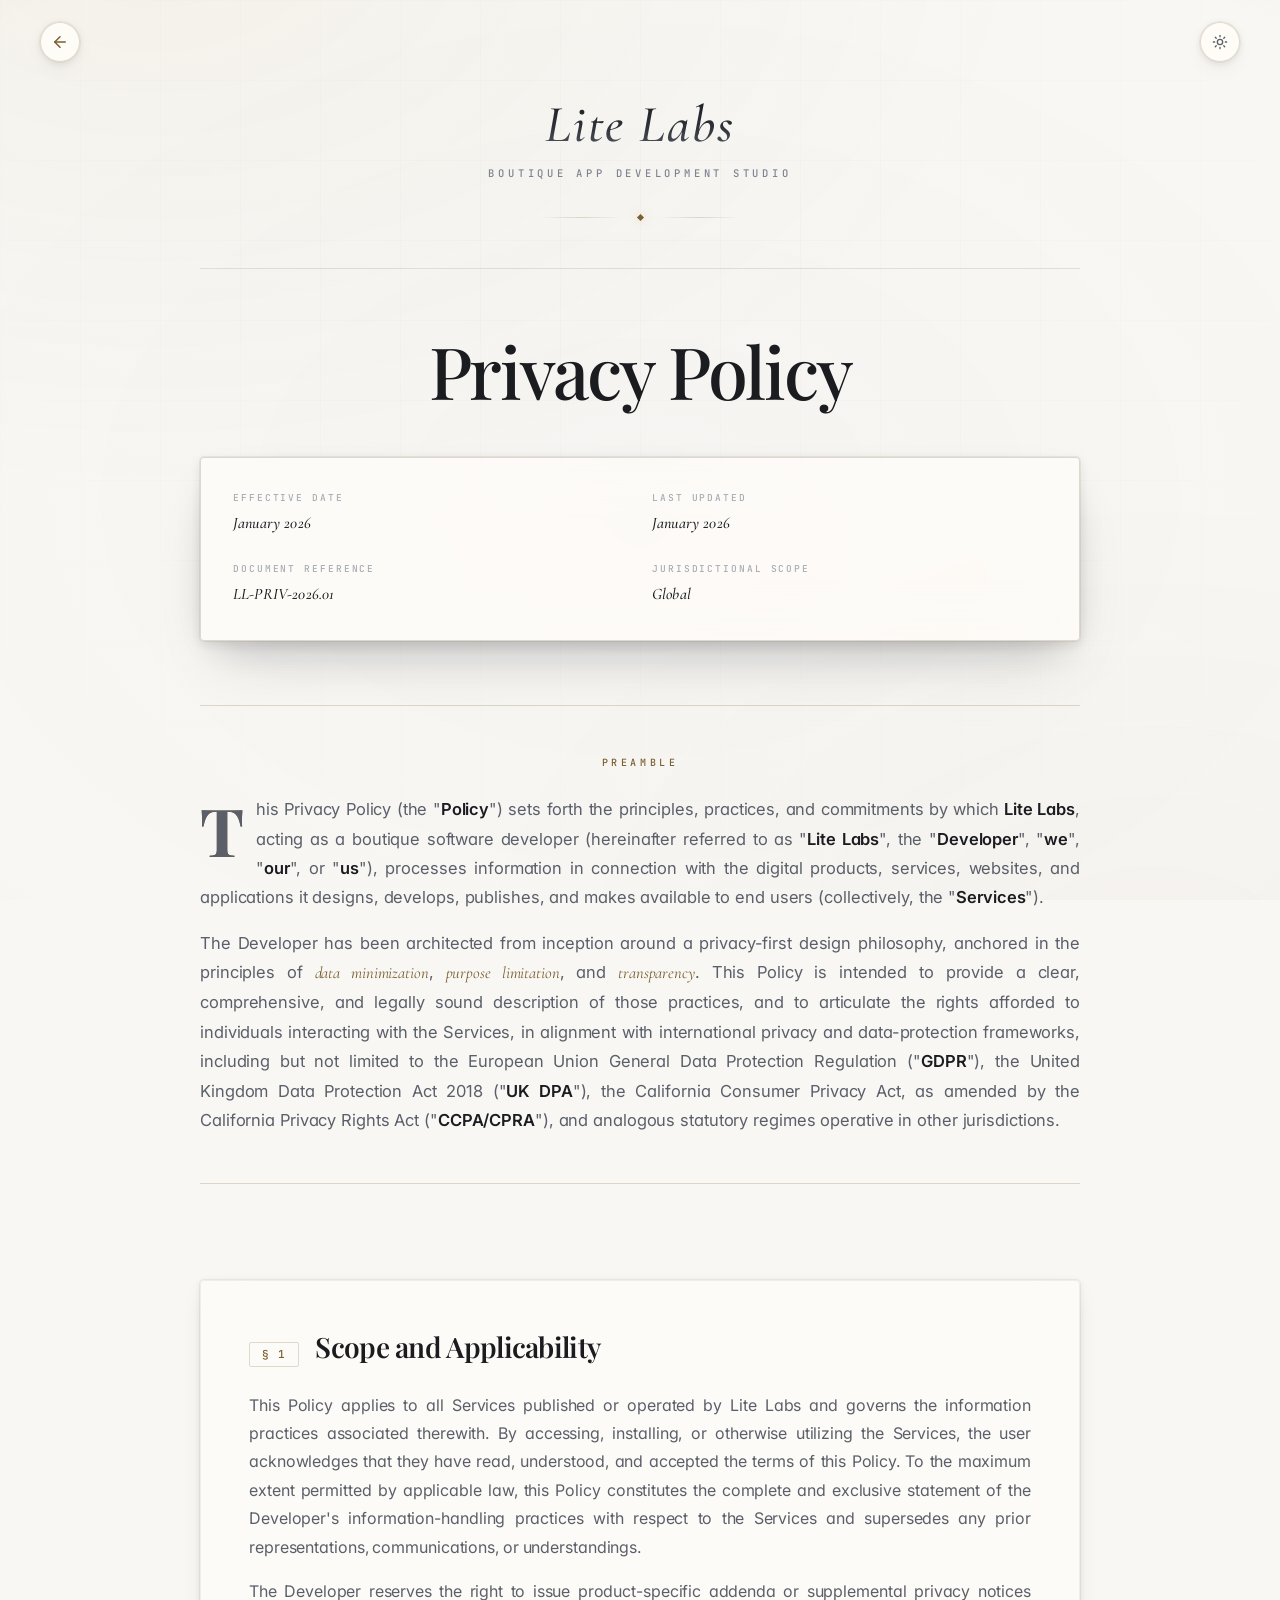
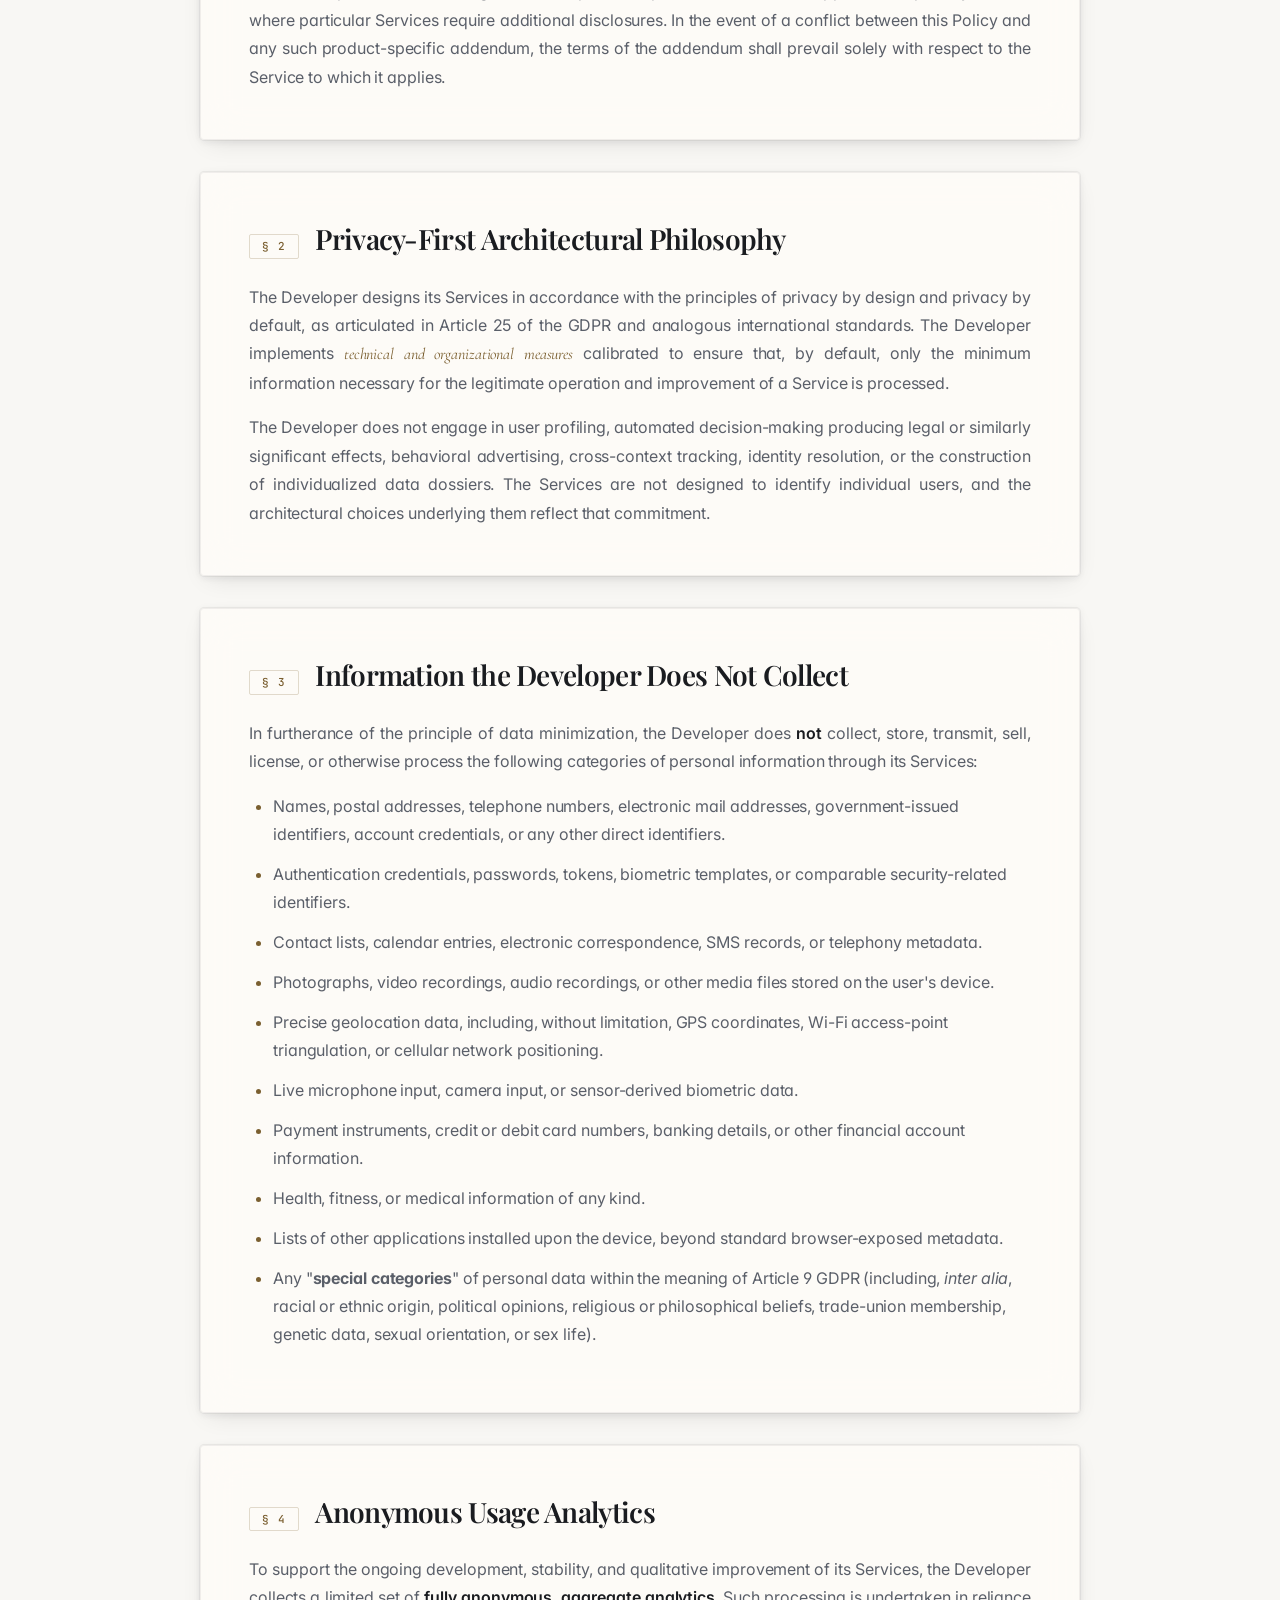
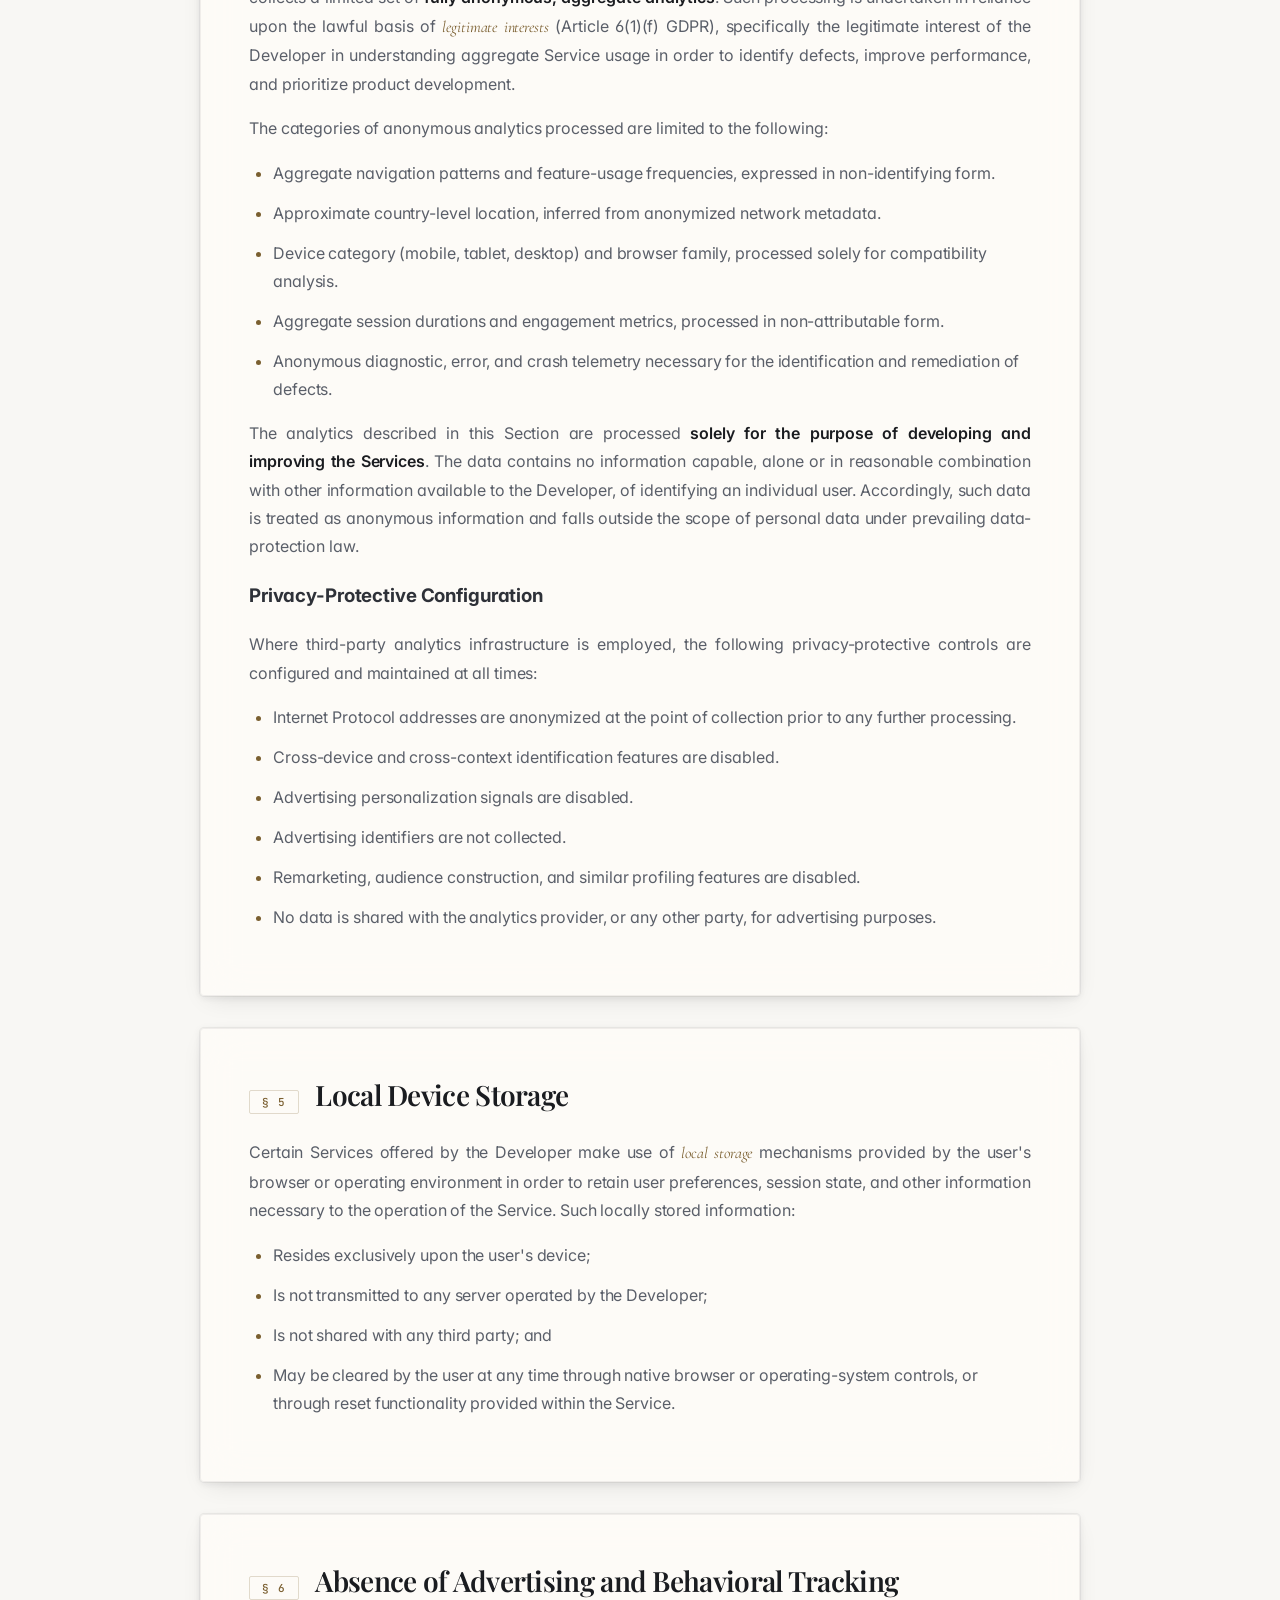
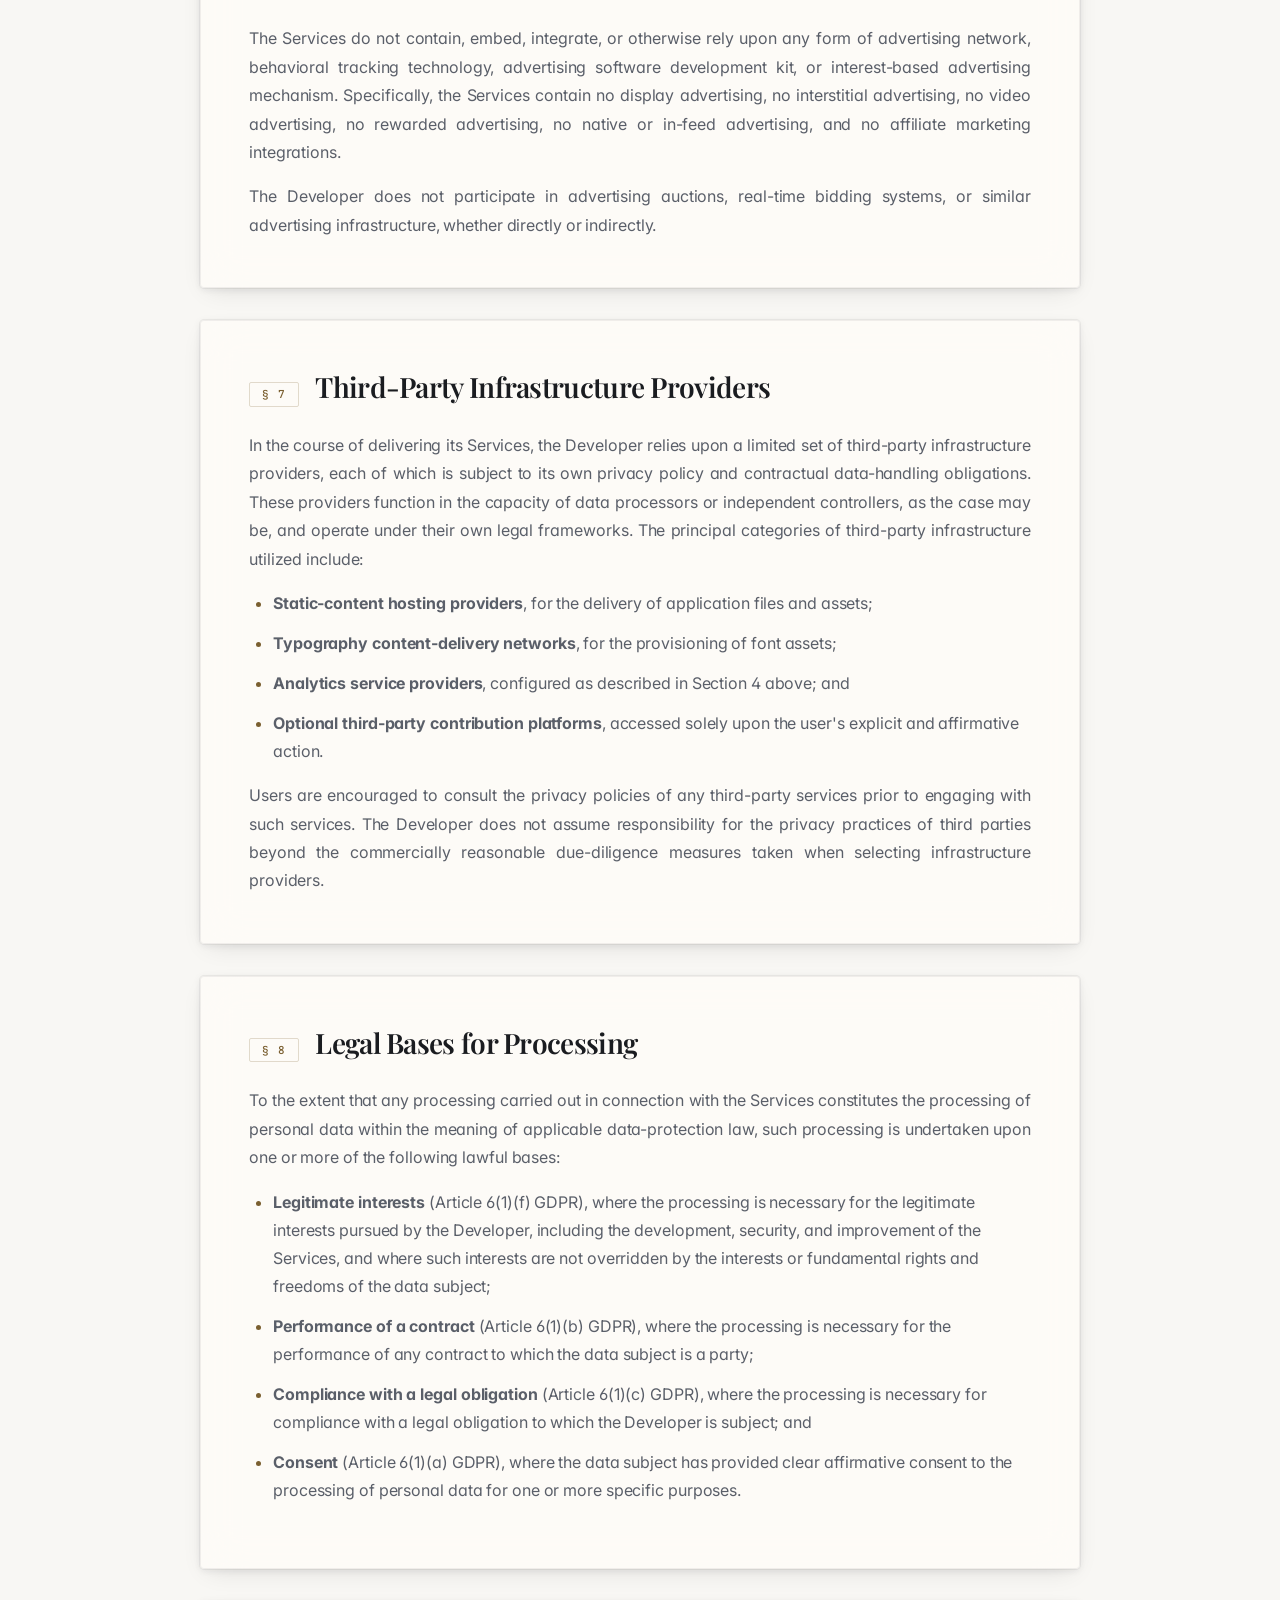
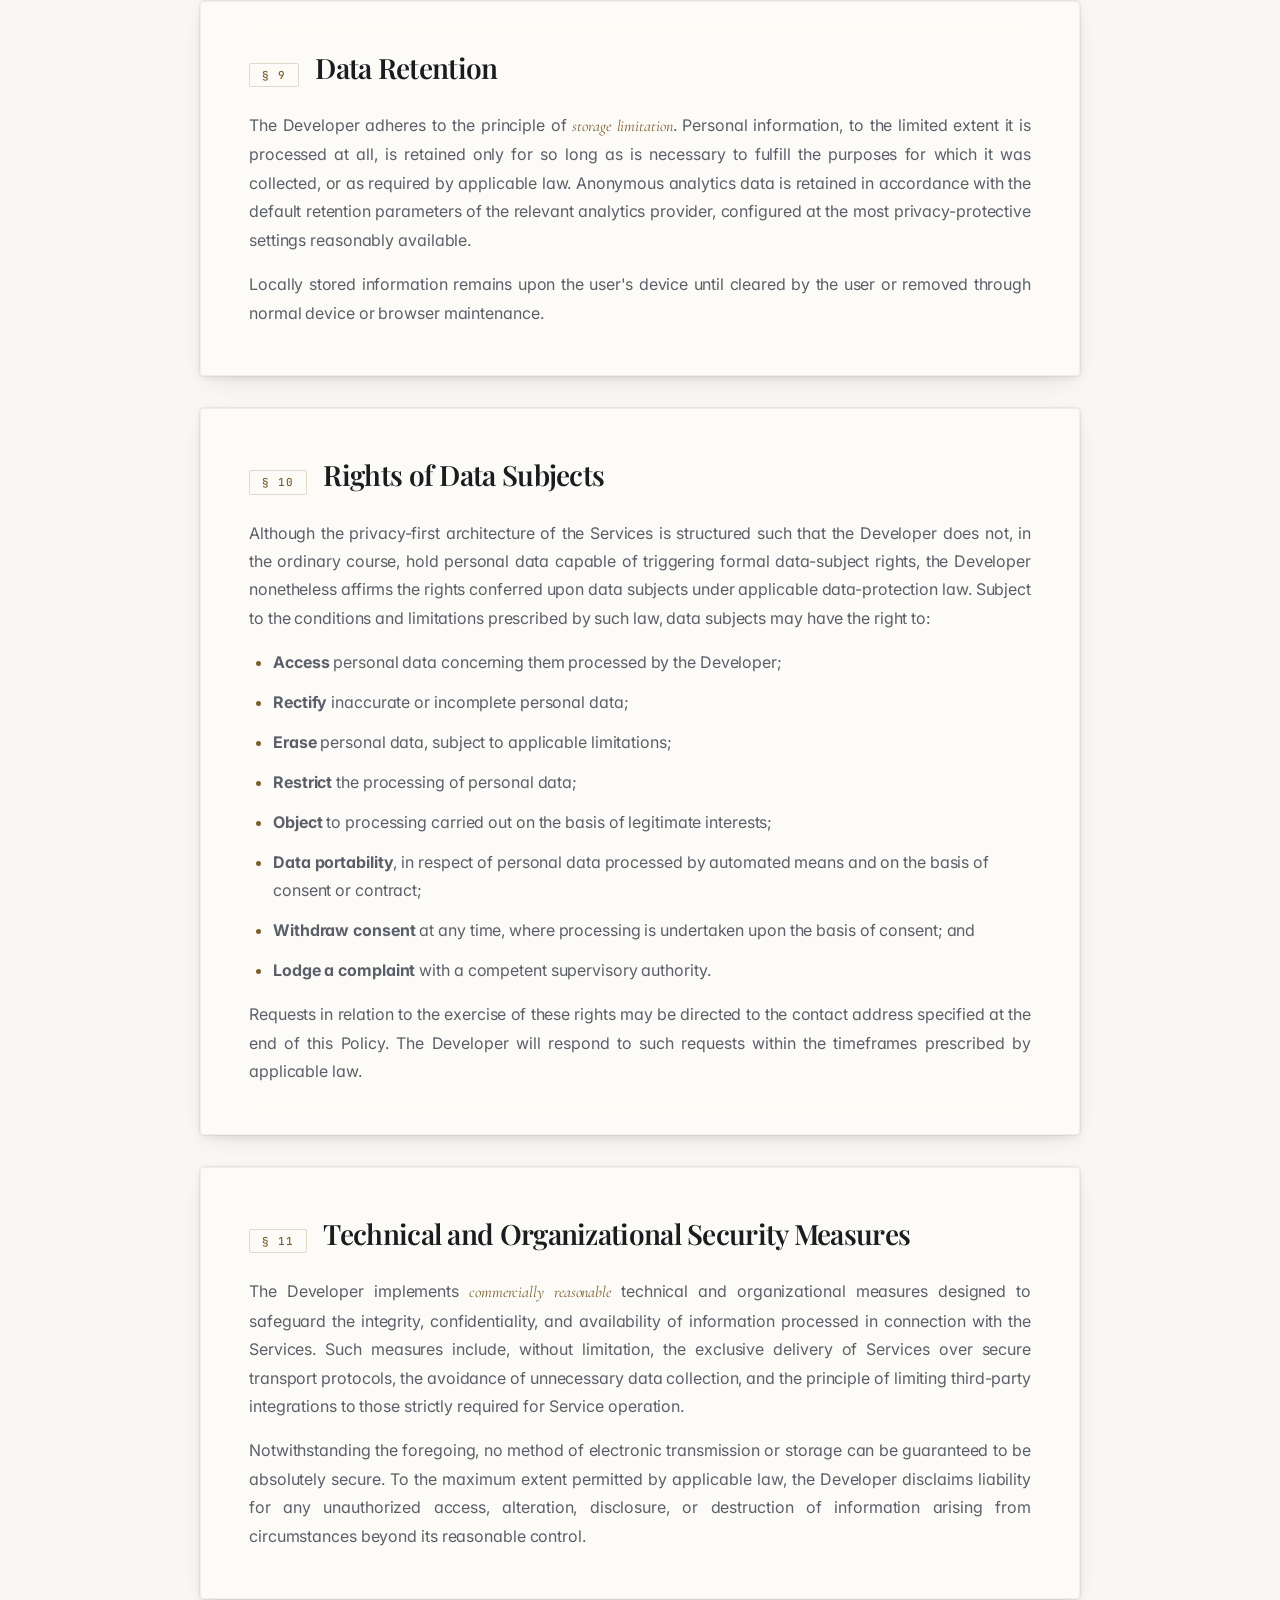
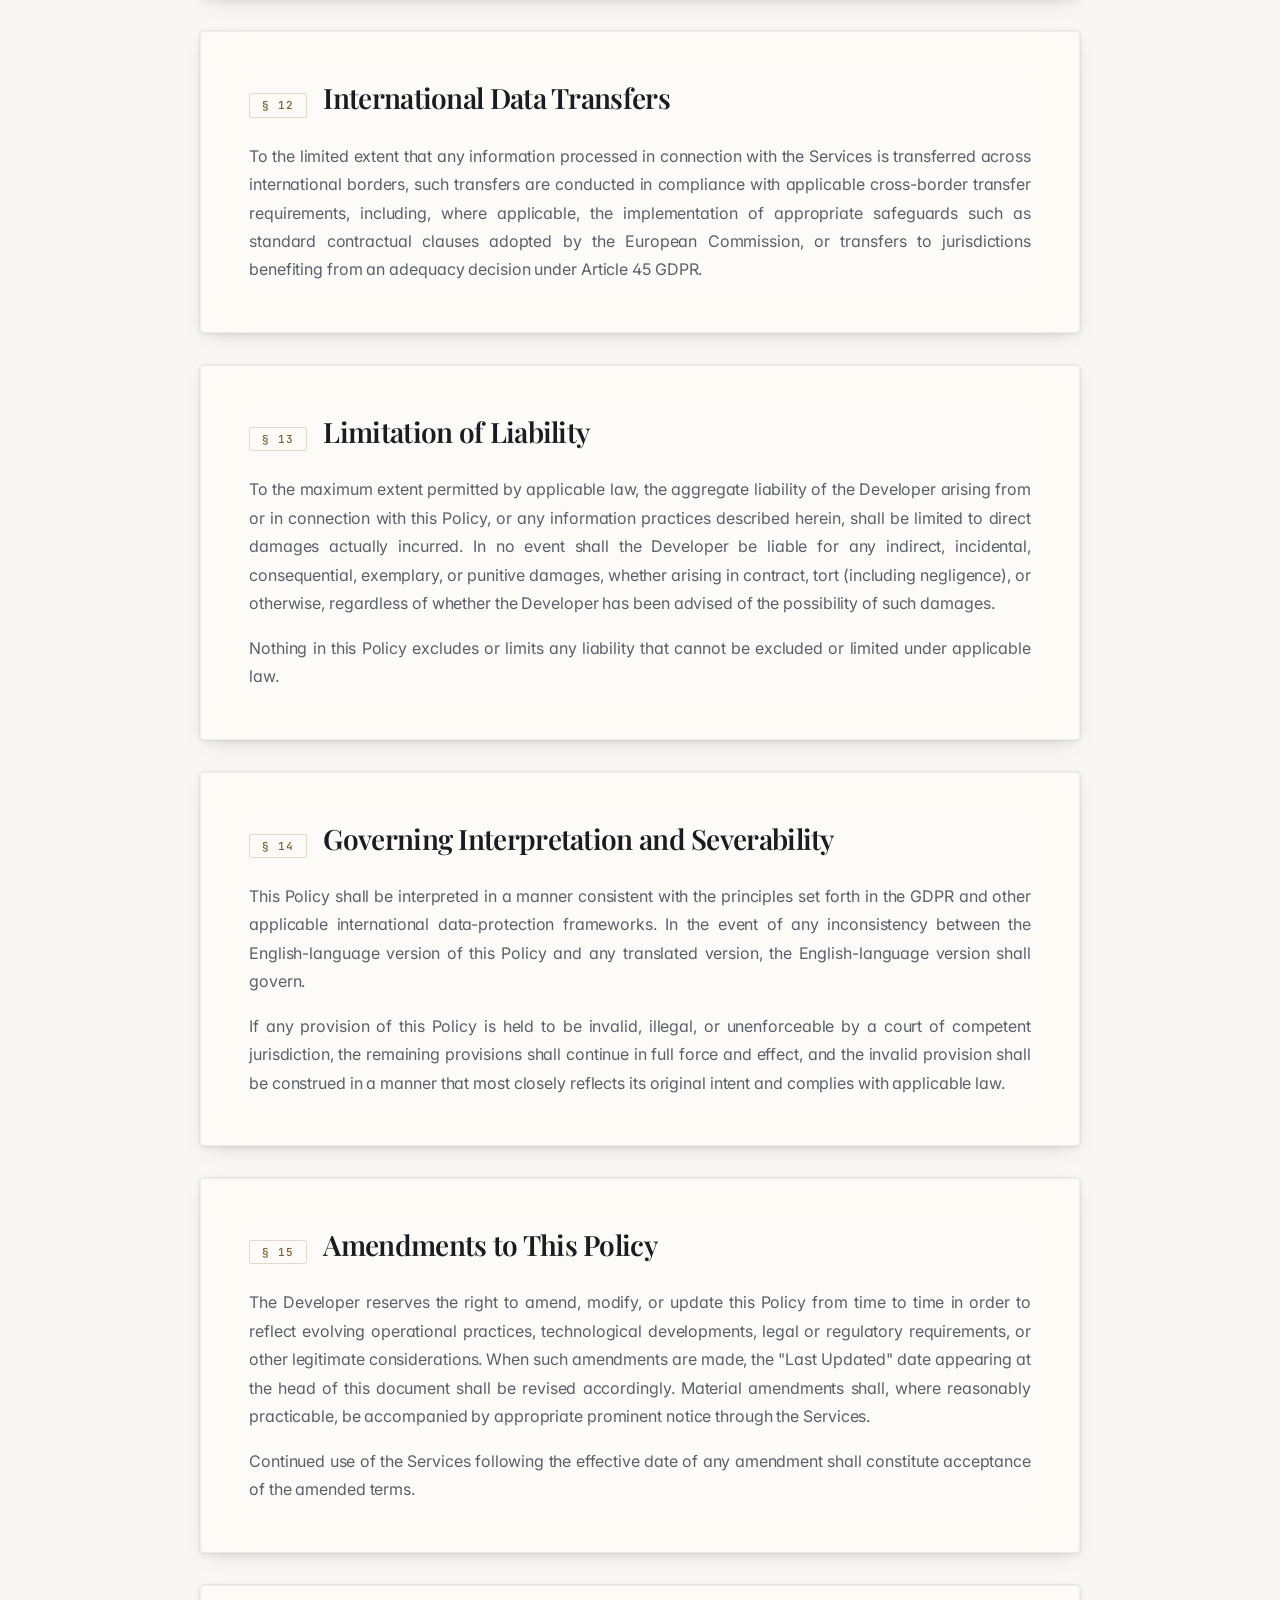
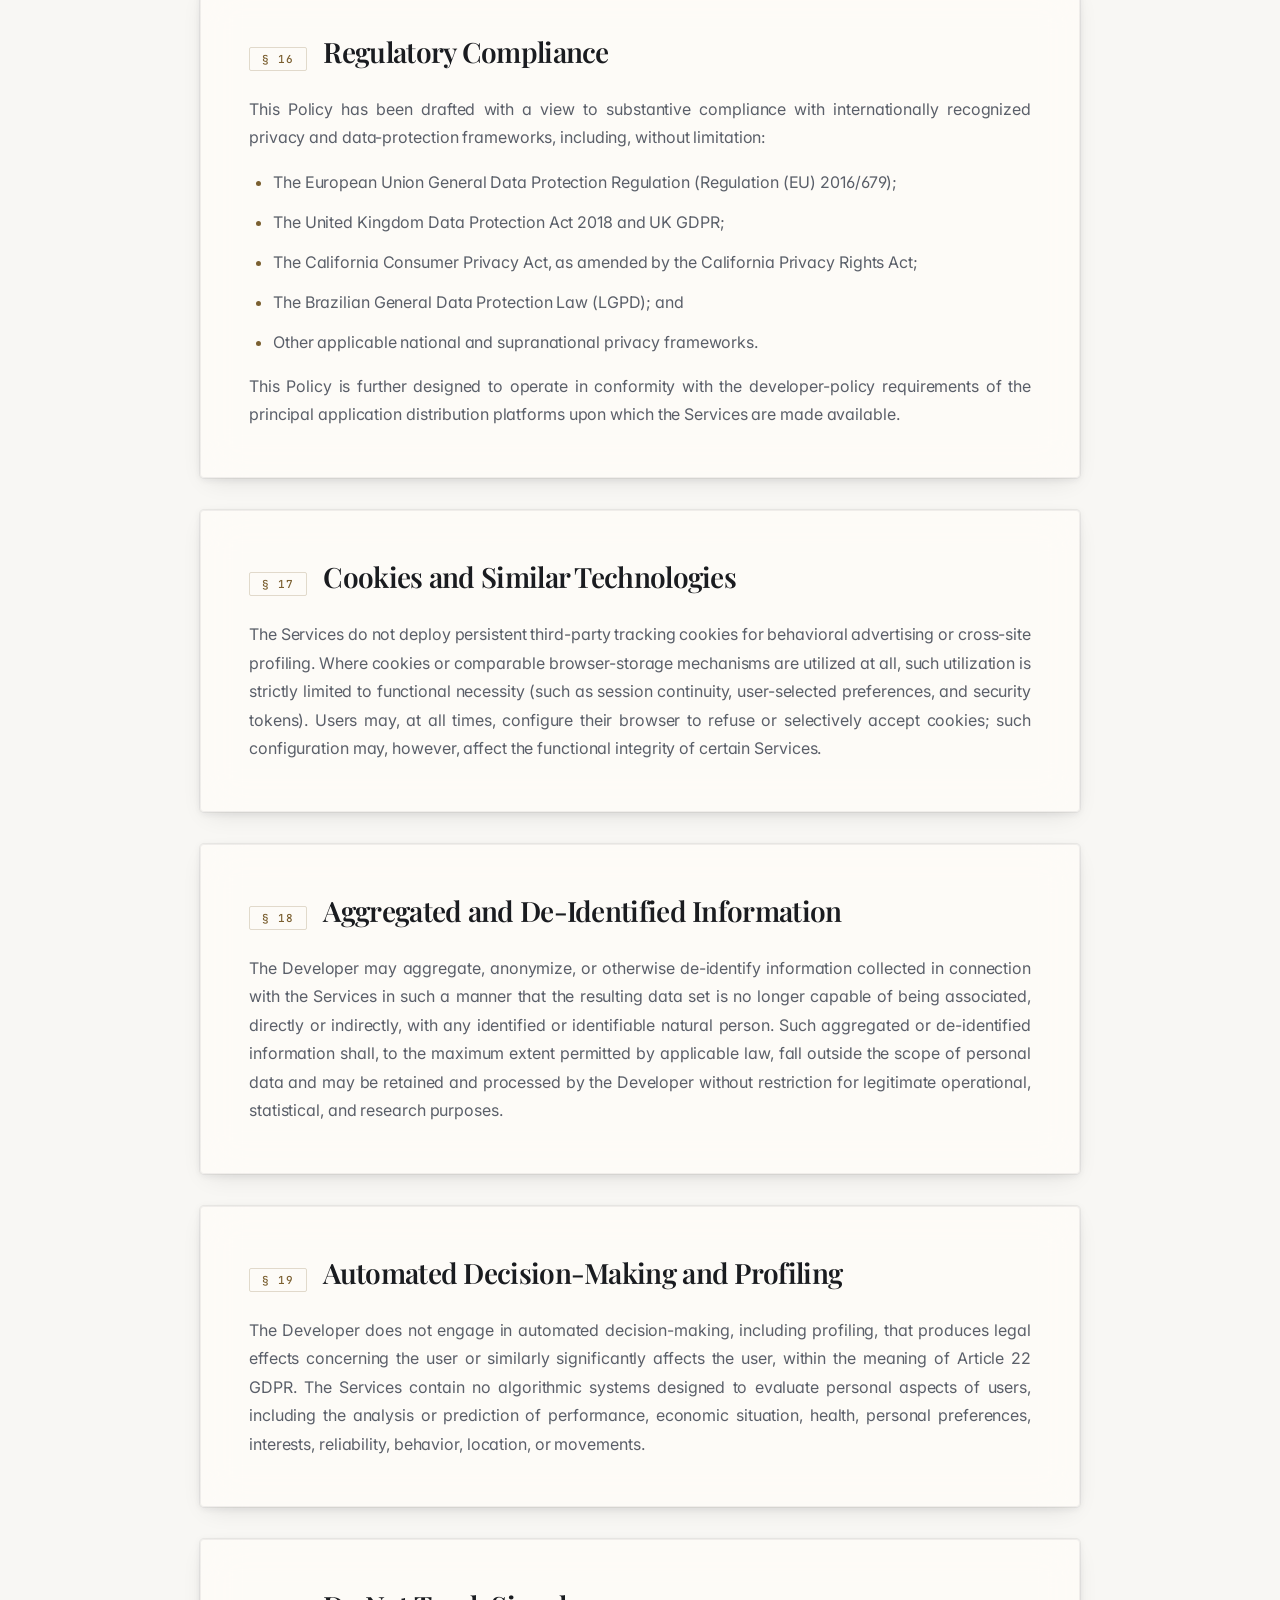
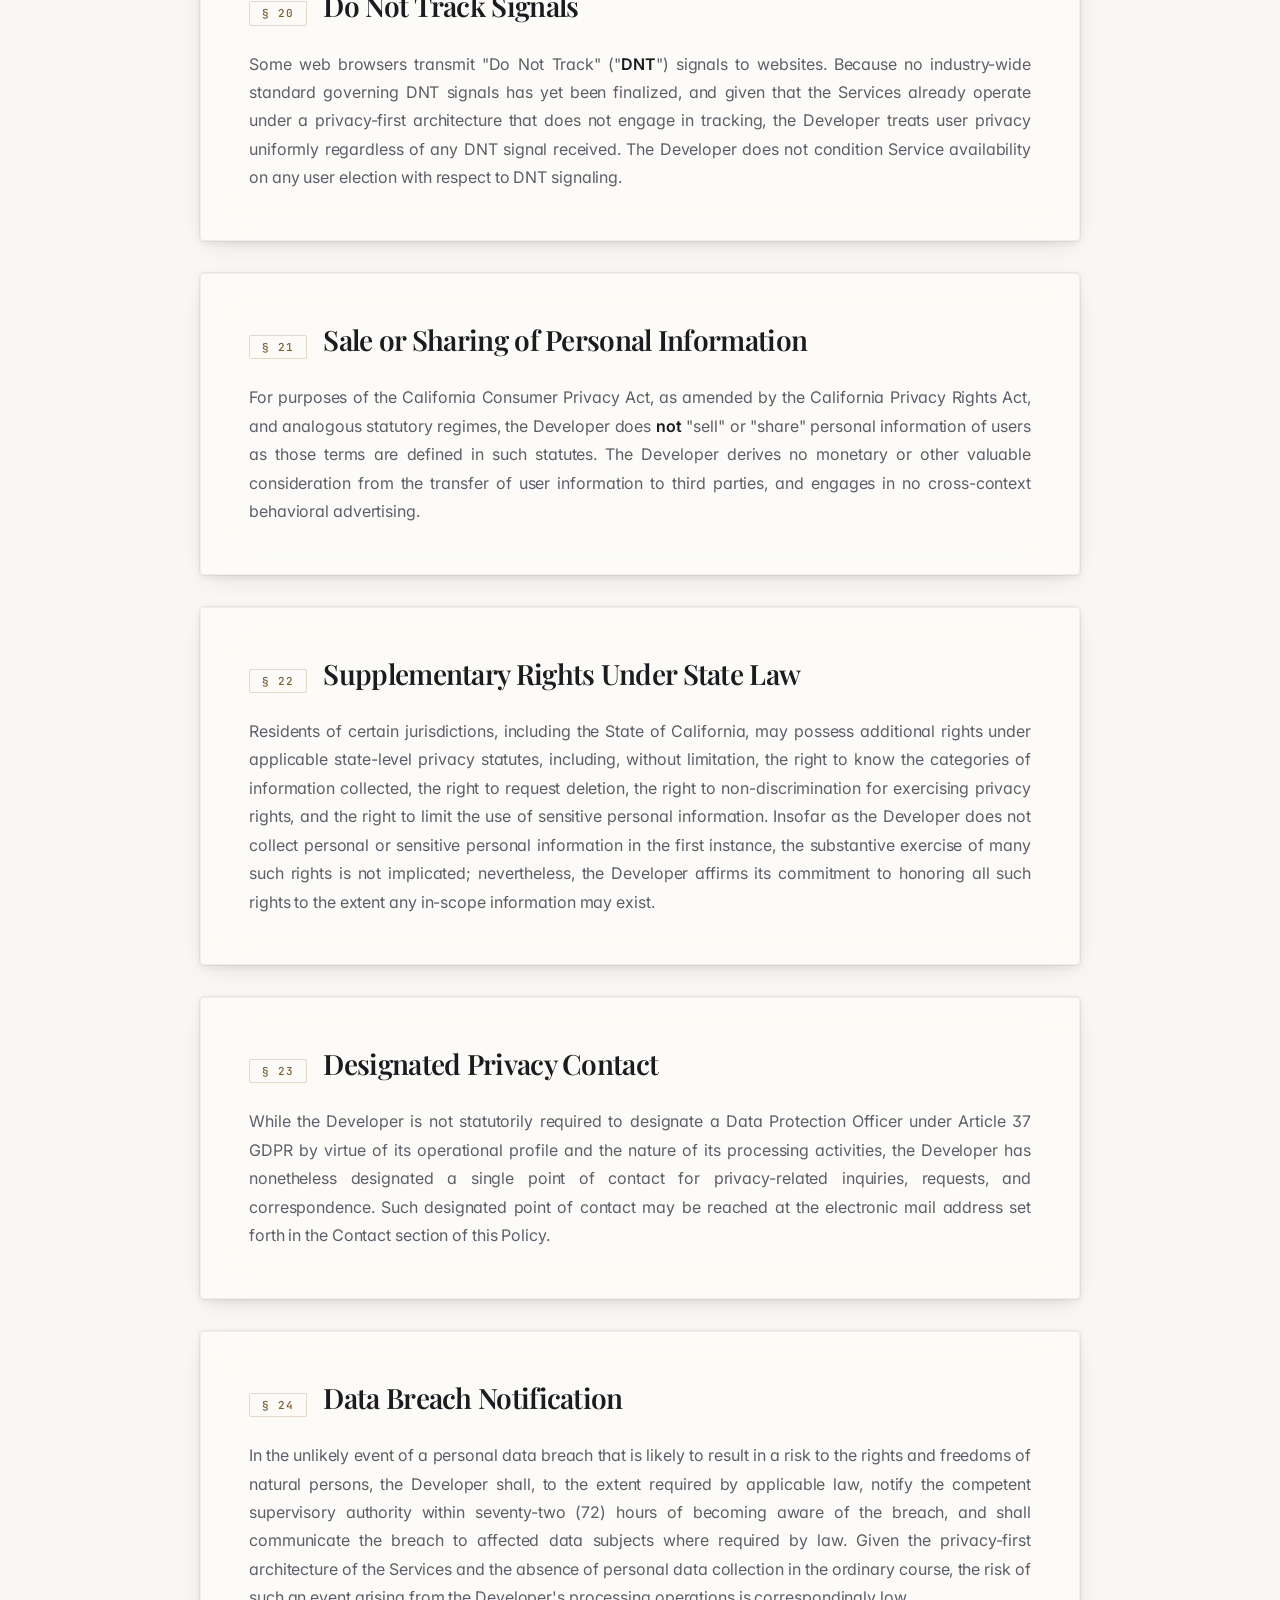
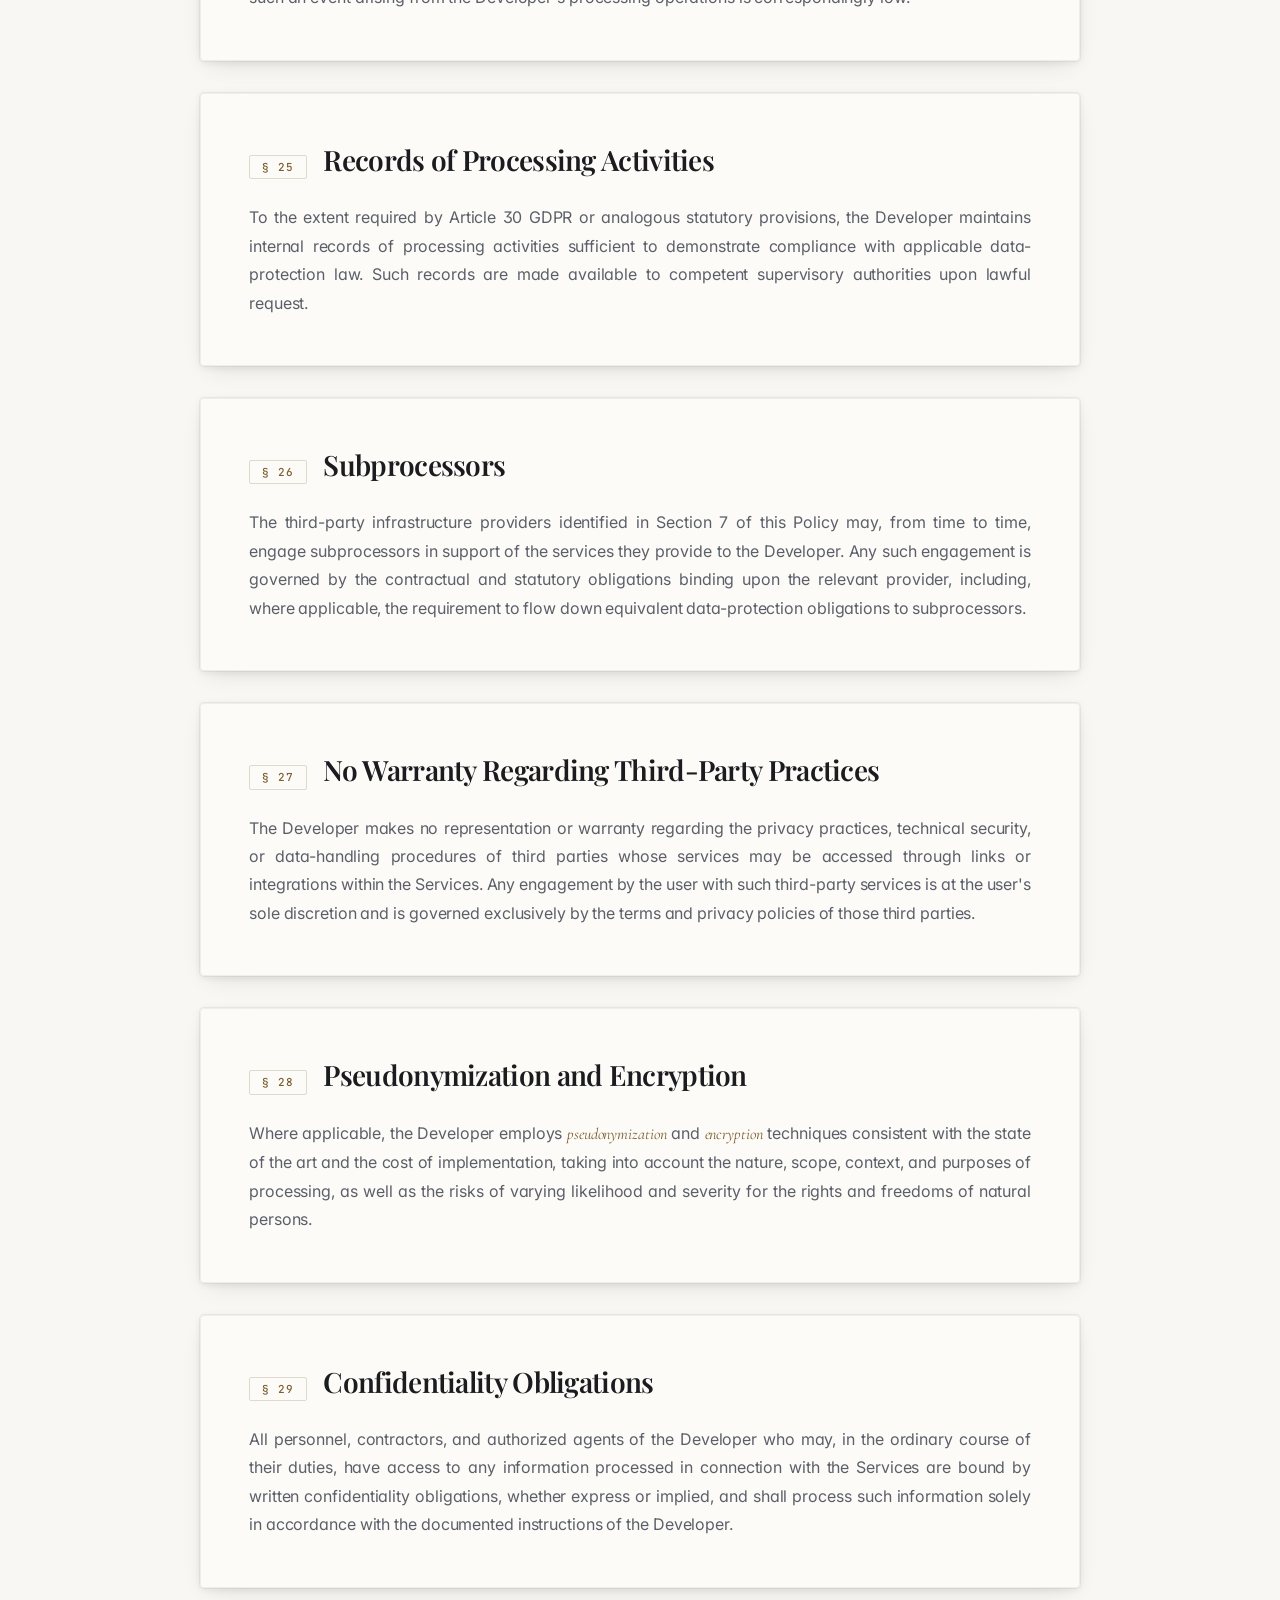
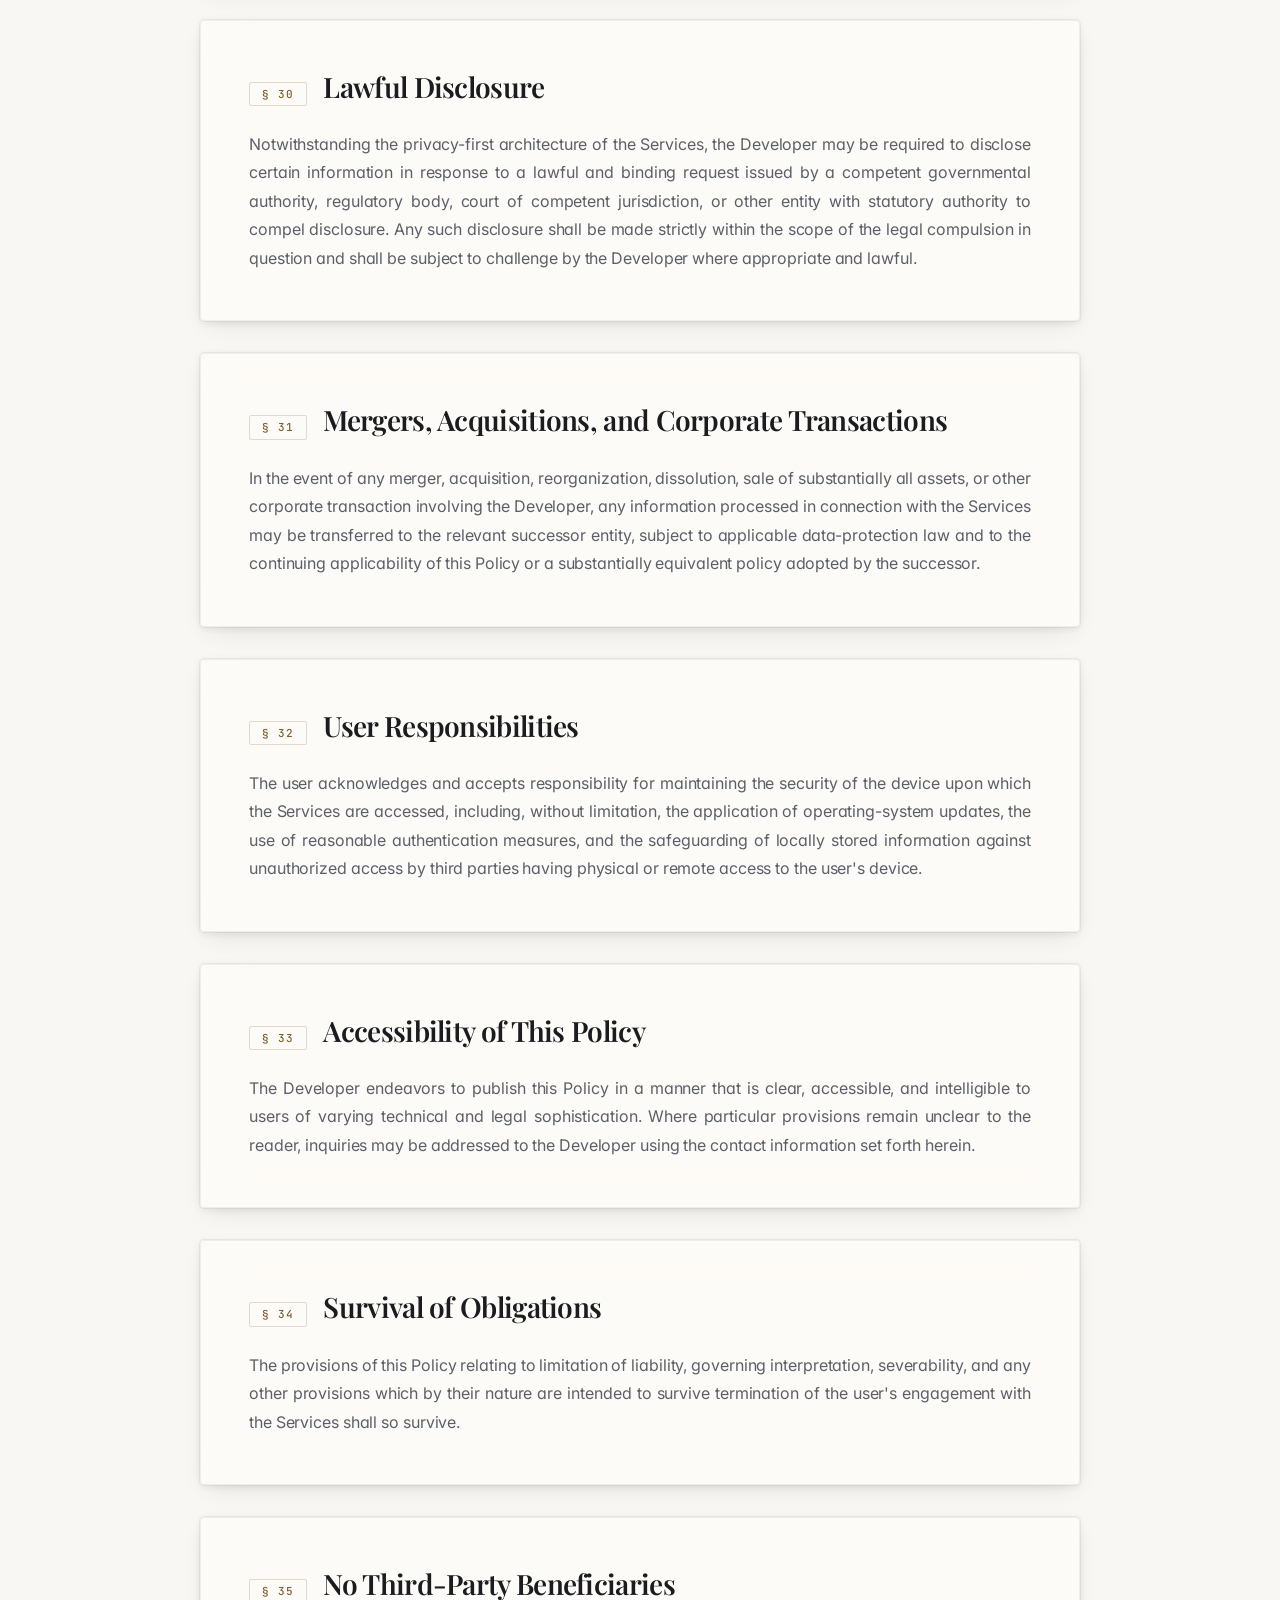
==== privacy-policy.html @ 42cbd068 "Add files via upload" ====
<!DOCTYPE html>
<html lang="en" data-theme="dark">
<head>
<meta charset="UTF-8">
<meta name="viewport" content="width=device-width, initial-scale=1.0, viewport-fit=cover">
<title>Privacy Policy — Lite Labs</title>
<meta name="description" content="Privacy Policy of Lite Labs — a boutique application developer. Privacy-first architecture, anonymous analytics, no behavioral tracking.">
<meta name="robots" content="index, follow">
<meta name="theme-color" content="#0A0B0E" id="metaThemeColor">
<link rel="preconnect" href="https://fonts.googleapis.com">
<link rel="preconnect" href="https://fonts.gstatic.com" crossorigin>
<link href="https://fonts.googleapis.com/css2?family=Inter:wght@300;400;500;600;700&family=Playfair+Display:wght@400;500;600;700&family=Cormorant+Garamond:ital,wght@0,400;0,500;1,400;1,500&family=JetBrains+Mono:wght@400;500;600&display=swap" rel="stylesheet">
<style>
*, *::before, *::after { box-sizing: border-box; }
html { scroll-behavior: smooth; -webkit-text-size-adjust: 100%; text-size-adjust: 100%; }
html, body { margin: 0; padding: 0; }

:root, :root[data-theme="dark"] {
  --bg-0: #0A0B0E; --bg-1: #0F1115; --bg-2: #14171D; --bg-3: #1A1E26;
  --bg-glass: rgba(20, 23, 29, 0.62);
  --bg-glass-strong: rgba(20, 23, 29, 0.82);
  --tx-0: #F5F6F8; --tx-1: #E2E5EA; --tx-2: #ADB3BD; --tx-3: #6E7480; --tx-4: #4A4F58;
  --acc-0: #D9BC8B; --acc-1: #C9A876; --acc-2: #B5945F; --acc-warm: #B87333; --gold: #E8C977;
  --ln-1: rgba(255,255,255,0.04); --ln-2: rgba(255,255,255,0.06); --ln-3: rgba(255,255,255,0.10);
  --ln-warm-1: rgba(201,168,118,0.10); --ln-warm-2: rgba(201,168,118,0.18); --ln-warm-3: rgba(201,168,118,0.28);
  --grid-line: rgba(255,255,255,0.025);
  --skeleton-base: rgba(20,23,29,0.6);
  --skeleton-shine: rgba(201,168,118,0.08);
  --ao-1: 0 0 0 1px rgba(255,255,255,0.02), 0 1px 2px rgba(0,0,0,0.20);
  --ao-2: 0 0 0 1px rgba(255,255,255,0.03), 0 2px 8px rgba(0,0,0,0.25), 0 8px 24px -8px rgba(0,0,0,0.35);
  --ao-3: 0 0 0 1px rgba(255,255,255,0.04), 0 4px 12px rgba(0,0,0,0.30), 0 16px 40px -12px rgba(0,0,0,0.45), 0 32px 64px -24px rgba(0,0,0,0.50);
  --vignette: radial-gradient(ellipse 1400px 900px at 50% 50%, transparent 0%, transparent 65%, rgba(0,0,0,0.30) 100%);
  --cursor-glow: rgba(217, 188, 139, 0.10);
}

:root[data-theme="light"] {
  --bg-0: #F8F7F4; --bg-1: #F1EFEA; --bg-2: #ECE9E2; --bg-3: #E4E0D7;
  --bg-glass: rgba(255, 253, 248, 0.74);
  --bg-glass-strong: rgba(255, 253, 248, 0.88);
  --tx-0: #1A1C20; --tx-1: #2E3138; --tx-2: #5A5F69; --tx-3: #7E8490; --tx-4: #A8ACB4;
  --acc-0: #8A6E3F; --acc-1: #7A5F30; --acc-2: #6A511F; --acc-warm: #94501F; --gold: #B89048;
  --ln-1: rgba(26,28,32,0.06); --ln-2: rgba(26,28,32,0.10); --ln-3: rgba(26,28,32,0.14);
  --ln-warm-1: rgba(122,95,48,0.14); --ln-warm-2: rgba(122,95,48,0.22); --ln-warm-3: rgba(122,95,48,0.32);
  --grid-line: rgba(26,28,32,0.03);
  --skeleton-base: rgba(236,233,226,0.7);
  --skeleton-shine: rgba(122,95,48,0.10);
  --ao-1: 0 0 0 1px rgba(26,28,32,0.04), 0 1px 2px rgba(26,28,32,0.06);
  --ao-2: 0 0 0 1px rgba(26,28,32,0.05), 0 2px 8px rgba(26,28,32,0.08), 0 8px 24px -8px rgba(26,28,32,0.12);
  --ao-3: 0 0 0 1px rgba(26,28,32,0.06), 0 4px 12px rgba(26,28,32,0.10), 0 16px 40px -12px rgba(26,28,32,0.14), 0 32px 64px -24px rgba(26,28,32,0.18);
  --vignette: radial-gradient(ellipse 1400px 900px at 50% 50%, transparent 0%, transparent 65%, rgba(160,150,130,0.18) 100%);
  --cursor-glow: rgba(122, 95, 48, 0.12);
}

:root {
  --font-sans: 'Inter', -apple-system, BlinkMacSystemFont, 'SF Pro Display', system-ui, sans-serif;
  --font-display: 'Playfair Display', Georgia, serif;
  --font-italic: 'Cormorant Garamond', Georgia, serif;
  --font-mono: 'JetBrains Mono', ui-monospace, SFMono-Regular, monospace;
  --u-1: 4px; --u-2: 8px; --u-3: 12px; --u-4: 16px; --u-5: 24px;
  --u-6: 32px; --u-7: 48px; --u-8: 64px; --u-9: 96px;
  --gutter: clamp(20px, 5vw, 40px);
  --ease: cubic-bezier(0.16, 1, 0.3, 1);
}

body {
  font-family: var(--font-sans);
  background: var(--bg-0);
  color: var(--tx-1);
  font-size: 16px;
  line-height: 1.7;
  letter-spacing: -0.008em;
  font-feature-settings: 'ss01', 'cv11', 'kern';
  -webkit-font-smoothing: antialiased;
  -moz-osx-font-smoothing: grayscale;
  text-rendering: optimizeLegibility;
  min-height: 100vh;
  overflow-x: hidden;
  transition: background 0.6s var(--ease), color 0.6s var(--ease);
  -webkit-user-select: none;
  -moz-user-select: none;
  -ms-user-select: none;
  user-select: none;
}

@media (hover: hover) and (pointer: fine) {
  body { cursor: none; }
  a, button, [role="button"], input, textarea, label { cursor: none; }
}

.selectable, .selectable *,
a, a *, button, button *, input, textarea {
  -webkit-user-select: text;
  -moz-user-select: text;
  -ms-user-select: text;
  user-select: text;
}
a, button, input, textarea, [role="button"] { pointer-events: auto; }
img, svg, picture, video {
  -webkit-user-drag: none;
  user-drag: none;
  -webkit-touch-callout: none;
}

/* Backgrounds */
.bg-mesh {
  position: fixed; inset: 0; z-index: 0; pointer-events: none;
  background:
    radial-gradient(ellipse 1600px 1000px at 12% -6%, rgba(217,188,139,0.040), transparent 55%),
    radial-gradient(ellipse 1300px 900px at 90% 108%, rgba(184,115,51,0.028), transparent 55%),
    radial-gradient(ellipse 1100px 750px at 50% 55%, rgba(78,96,124,0.022), transparent 70%);
  transition: opacity 0.6s var(--ease);
}
:root[data-theme="light"] .bg-mesh {
  background:
    radial-gradient(ellipse 1600px 1000px at 12% -6%, rgba(184,144,72,0.050), transparent 55%),
    radial-gradient(ellipse 1300px 900px at 90% 108%, rgba(148,80,31,0.028), transparent 55%),
    radial-gradient(ellipse 1100px 750px at 50% 55%, rgba(78,96,124,0.020), transparent 70%);
}
.bg-grid {
  position: fixed; inset: 0; z-index: 0; pointer-events: none;
  background-image:
    linear-gradient(to right, var(--grid-line) 1px, transparent 1px),
    linear-gradient(to bottom, var(--grid-line) 1px, transparent 1px);
  background-size: 80px 80px;
  mask-image: radial-gradient(ellipse 1200px 800px at 50% 30%, rgba(0,0,0,0.55) 0%, transparent 80%);
  -webkit-mask-image: radial-gradient(ellipse 1200px 800px at 50% 30%, rgba(0,0,0,0.55) 0%, transparent 80%);
}
.bg-grain {
  position: fixed; inset: 0; z-index: 1; pointer-events: none;
  opacity: 0.022; mix-blend-mode: overlay;
  background-image: url("data:image/svg+xml;utf8,<svg xmlns='http://www.w3.org/2000/svg' width='240' height='240' viewBox='0 0 240 240'><filter id='n'><feTurbulence type='fractalNoise' baseFrequency='0.85' numOctaves='2' seed='5'/><feColorMatrix values='0 0 0 0 1 0 0 0 0 1 0 0 0 0 1 0 0 0 0.5 0'/></filter><rect width='100%' height='100%' filter='url(%23n)'/></svg>");
}
:root[data-theme="light"] .bg-grain { opacity: 0.035; mix-blend-mode: multiply; }
.bg-vignette {
  position: fixed; inset: 0; z-index: 2; pointer-events: none;
  background: var(--vignette);
}

/* Custom Glow Cursor */
.cursor-glow {
  position: fixed; top: 0; left: 0;
  width: 480px; height: 480px;
  border-radius: 50%;
  background: radial-gradient(circle, var(--cursor-glow) 0%, transparent 60%);
  pointer-events: none; z-index: 3;
  transform: translate(-50%, -50%);
  transition: opacity 0.4s var(--ease);
  opacity: 0;
  will-change: transform, opacity;
}
.cursor-dot {
  position: fixed; top: 0; left: 0;
  width: 8px; height: 8px;
  border-radius: 50%;
  background: var(--acc-1);
  pointer-events: none; z-index: 9999;
  transform: translate(-50%, -50%);
  transition: opacity 0.3s var(--ease), width 0.3s var(--ease), height 0.3s var(--ease);
  opacity: 0;
  box-shadow: 0 0 10px var(--acc-1);
  will-change: transform;
}
.cursor-dot.hovering { width: 32px; height: 32px; background: transparent; border: 1px solid var(--acc-1); }
@media (hover: none) {
  .cursor-glow, .cursor-dot { display: none; }
}

/* Skeleton Loader */
.skeleton-overlay {
  position: fixed; inset: 0;
  z-index: 9000;
  background: var(--bg-0);
  display: flex; align-items: center; justify-content: center;
  flex-direction: column;
  gap: 24px;
  transition: opacity 0.6s var(--ease), visibility 0.6s var(--ease);
}
.skeleton-overlay.done { opacity: 0; visibility: hidden; pointer-events: none; }
.skeleton-bar {
  height: 14px;
  border-radius: 2px;
  background: linear-gradient(90deg,
    var(--skeleton-base) 0%,
    var(--skeleton-shine) 50%,
    var(--skeleton-base) 100%);
  background-size: 200% 100%;
  animation: shimmer 1.2s linear infinite;
}
.skeleton-bar.w-1 { width: 200px; }
.skeleton-bar.w-2 { width: 320px; height: 28px; }
.skeleton-bar.w-3 { width: 160px; }
@keyframes shimmer {
  0% { background-position: 200% 0; }
  100% { background-position: -200% 0; }
}

/* Reading progress — 2px */
.reading-progress {
  position: fixed; top: 0; left: 0;
  height: 2px; width: 0%;
  background: linear-gradient(90deg, var(--acc-1), var(--gold), var(--acc-1));
  z-index: 300;
  box-shadow: 0 0 12px rgba(232, 201, 119, 0.5);
  transition: width 0.15s linear;
}

/* Theme toggle */
.theme-toggle {
  position: fixed;
  top: 22px; right: var(--gutter);
  width: 40px; height: 40px;
  display: flex; align-items: center; justify-content: center;
  background: var(--bg-glass-strong);
  backdrop-filter: blur(16px) saturate(140%);
  -webkit-backdrop-filter: blur(16px) saturate(140%);
  border: 1px solid var(--ln-warm-2);
  border-radius: 50%;
  color: var(--tx-2);
  z-index: 200;
  transition: all 0.5s var(--ease);
  box-shadow: var(--ao-2);
}
.theme-toggle:hover {
  color: var(--acc-1);
  border-color: var(--acc-1);
  transform: rotate(15deg);
}
.theme-toggle svg { width: 16px; height: 16px; }
.theme-toggle .icon-sun { display: none; }
.theme-toggle .icon-moon { display: block; }
:root[data-theme="light"] .theme-toggle .icon-sun { display: block; }
:root[data-theme="light"] .theme-toggle .icon-moon { display: none; }

/* Back arrow */
.back-arrow {
  position: fixed;
  top: 22px; left: var(--gutter);
  width: 40px; height: 40px;
  display: flex; align-items: center; justify-content: center;
  background: var(--bg-glass-strong);
  backdrop-filter: blur(16px) saturate(140%);
  -webkit-backdrop-filter: blur(16px) saturate(140%);
  border: 1px solid var(--ln-warm-2);
  border-radius: 50%;
  color: var(--acc-1);
  text-decoration: none;
  z-index: 200;
  box-shadow: var(--ao-2);
  transition: all 0.5s var(--ease);
}
.back-arrow:hover {
  color: var(--tx-0);
  border-color: var(--acc-1);
  transform: translateX(-3px);
  box-shadow: var(--ao-3), 0 12px 32px -12px rgba(201, 168, 118, 0.45);
}

.container {
  position: relative; z-index: 10;
  max-width: 960px;
  margin: 0 auto;
  padding: var(--u-9) var(--gutter) var(--u-9);
}

/* Masthead */
.masthead {
  text-align: center;
  margin-bottom: var(--u-8);
  padding-bottom: var(--u-7);
  border-bottom: 1px solid var(--ln-2);
  opacity: 0;
  animation: fadeUp 1.2s 0.2s var(--ease) forwards;
}
.firm-mark {
  font-family: var(--font-italic);
  font-size: clamp(36px, 5vw, 52px);
  font-style: italic; font-weight: 500;
  letter-spacing: 0.04em;
  background: linear-gradient(180deg, var(--tx-0) 0%, var(--tx-1) 55%, var(--tx-2) 100%);
  -webkit-background-clip: text;
  background-clip: text;
  -webkit-text-fill-color: transparent;
  line-height: 1.1;
  margin-bottom: var(--u-3);
}
.firm-tag {
  font-family: var(--font-mono);
  font-size: 10.5px; font-weight: 500;
  letter-spacing: 0.36em; text-transform: uppercase;
  color: var(--tx-3);
  margin-bottom: var(--u-6);
}
.firm-rule {
  display: flex; align-items: center; justify-content: center;
  max-width: 200px; margin: 0 auto;
}
.firm-rule::before, .firm-rule::after {
  content: ''; flex: 1; height: 1px;
  background: linear-gradient(90deg, transparent, var(--ln-warm-2), transparent);
}
.firm-rule-dot {
  width: 5px; height: 5px;
  background: var(--acc-1);
  transform: rotate(45deg);
  margin: 0 var(--u-4);
  box-shadow: 0 0 10px rgba(201, 168, 118, 0.5);
}

h1 {
  font-family: var(--font-display);
  font-weight: 500;
  font-size: clamp(46px, 7vw, 72px);
  line-height: 1.05;
  letter-spacing: -0.03em;
  text-align: center;
  margin: 0 0 var(--u-7);
  color: var(--tx-0);
  opacity: 0;
  animation: fadeUp 1.4s 0.4s var(--ease) forwards;
}

/* Doc meta — glass card */
.doc-meta {
  display: grid;
  grid-template-columns: repeat(2, 1fr);
  gap: var(--u-5);
  margin: 0 0 var(--u-8);
  padding: var(--u-6);
  background: var(--bg-glass);
  backdrop-filter: blur(24px) saturate(140%);
  -webkit-backdrop-filter: blur(24px) saturate(140%);
  border: 1px solid var(--ln-warm-2);
  border-radius: 4px;
  box-shadow: var(--ao-3);
  opacity: 0;
  animation: fadeUp 1.4s 0.6s var(--ease) forwards;
}
.doc-meta-item {
  display: flex; flex-direction: column; gap: var(--u-1);
}
.doc-meta-label {
  font-family: var(--font-mono);
  font-size: 9.5px; font-weight: 500;
  letter-spacing: 0.20em; text-transform: uppercase;
  color: var(--tx-4);
}
.doc-meta-value {
  font-family: var(--font-italic);
  font-style: italic;
  font-size: 16px; font-weight: 500;
  letter-spacing: 0.01em;
  color: var(--tx-0);
}

/* Preamble */
.preamble {
  margin-bottom: var(--u-9);
  padding: var(--u-7) 0;
  border-top: 1px solid var(--ln-warm-2);
  border-bottom: 1px solid var(--ln-warm-2);
  position: relative;
}
.preamble-eyebrow {
  font-family: var(--font-mono);
  font-size: 10px; font-weight: 500;
  letter-spacing: 0.36em; text-transform: uppercase;
  color: var(--acc-1);
  text-align: center;
  margin-bottom: var(--u-5);
}
.preamble p {
  font-family: var(--font-sans);
  font-size: 16.5px; font-weight: 400;
  line-height: 1.78;
  letter-spacing: -0.006em;
  color: var(--tx-2);
  margin: 0 0 var(--u-4);
  text-align: justify;
  hyphens: auto;
  -webkit-hyphens: auto;
}
.preamble p:last-child { margin-bottom: 0; }
.preamble p:first-of-type::first-letter {
  font-family: var(--font-display);
  font-size: 4em; font-weight: 700;
  float: left;
  line-height: 0.9;
  margin: 6px 12px 0 0;
  background: linear-gradient(180deg, var(--acc-0), var(--acc-2));
  -webkit-background-clip: text;
  background-clip: text;
  -webkit-text-fill-color: transparent;
}
.preamble p strong { color: var(--tx-0); font-weight: 600; }
.preamble p em { font-family: var(--font-italic); font-style: italic; color: var(--acc-1); }

/* Section — glass cards with dynamic border masking */
section {
  position: relative;
  margin-bottom: var(--u-6);
  padding: var(--u-7);
  background: var(--bg-glass);
  backdrop-filter: blur(20px) saturate(130%);
  -webkit-backdrop-filter: blur(20px) saturate(130%);
  border: 1px solid var(--ln-1);
  border-radius: 4px;
  box-shadow: var(--ao-2);
  opacity: 0;
  transform: translateY(20px);
  transition: opacity 1.0s var(--ease), transform 1.0s var(--ease), border-color 0.5s var(--ease), box-shadow 0.5s var(--ease);
  overflow: hidden;
}
section.in { opacity: 1; transform: translateY(0); }
section::before {
  content: '';
  position: absolute;
  inset: 0;
  border-radius: 4px;
  padding: 1px;
  background: linear-gradient(135deg, var(--ln-warm-2) 0%, transparent 25%, transparent 75%, var(--ln-warm-1) 100%);
  -webkit-mask:
    linear-gradient(#fff 0 0) content-box,
    linear-gradient(#fff 0 0);
  -webkit-mask-composite: xor;
          mask-composite: exclude;
  pointer-events: none;
  opacity: 0;
  transition: opacity 0.6s var(--ease);
}
section:hover {
  border-color: var(--ln-warm-1);
  box-shadow: var(--ao-3);
}
section:hover::before { opacity: 1; }

section h2 {
  font-family: var(--font-display);
  font-weight: 600;
  font-size: clamp(22px, 2.6vw, 28px);
  line-height: 1.3;
  letter-spacing: -0.025em;
  color: var(--tx-0);
  margin: 0 0 var(--u-5);
  display: flex;
  align-items: baseline;
  gap: var(--u-4);
}
.sec-num {
  flex: none;
  padding: var(--u-1) var(--u-3);
  border: 1px solid var(--ln-warm-2);
  border-radius: 2px;
  font-family: var(--font-mono);
  font-size: 11px; font-weight: 500;
  letter-spacing: 0.1em; text-transform: uppercase;
  color: var(--acc-1);
}
section p {
  font-family: var(--font-sans);
  font-size: 16px; font-weight: 400;
  line-height: 1.78;
  letter-spacing: -0.006em;
  color: var(--tx-2);
  margin: 0 0 var(--u-4);
  text-align: justify;
  hyphens: auto;
  -webkit-hyphens: auto;
}
section p:last-child { margin-bottom: 0; }
section p strong { color: var(--tx-0); font-weight: 600; }
section p em { font-family: var(--font-italic); font-style: italic; color: var(--acc-1); }
section ul, section ol { padding-left: var(--u-5); margin: var(--u-4) 0; }
section li {
  font-family: var(--font-sans);
  font-size: 16px;
  line-height: 1.75;
  letter-spacing: -0.006em;
  color: var(--tx-2);
  margin-bottom: var(--u-3);
}
section li::marker { color: var(--acc-1); }
section a {
  color: var(--acc-1);
  text-decoration: none;
  border-bottom: 1px solid var(--ln-warm-2);
  transition: all 0.3s var(--ease);
}
section a:hover {
  color: var(--tx-0);
  border-bottom-color: var(--acc-1);
}

/* Signature block */
.signature-block {
  margin-top: var(--u-9);
  padding: var(--u-8) 0 var(--u-7);
  border-top: 1px solid var(--ln-warm-2);
  text-align: center;
}
.signature-mark {
  font-family: var(--font-italic);
  font-style: italic;
  font-size: clamp(32px, 4.5vw, 42px);
  font-weight: 500;
  letter-spacing: 0.04em;
  background: linear-gradient(180deg, var(--tx-0) 0%, var(--tx-1) 55%, var(--tx-2) 100%);
  -webkit-background-clip: text;
  background-clip: text;
  -webkit-text-fill-color: transparent;
  line-height: 1.1;
  margin-bottom: var(--u-3);
}
.signature-line {
  font-family: var(--font-mono);
  font-size: 10.5px; font-weight: 500;
  letter-spacing: 0.28em; text-transform: uppercase;
  color: var(--tx-3);
  margin: var(--u-2) 0;
}
.signature-divider {
  width: 60px; height: 1px;
  background: var(--ln-warm-2);
  margin: var(--u-5) auto;
}
.copyright-notice {
  margin-top: var(--u-6);
  font-family: var(--font-mono);
  font-size: 10px;
  letter-spacing: 0.10em;
  line-height: 2;
  color: var(--tx-4);
}

/* Back to top */
.back-to-top {
  position: fixed;
  bottom: 24px; right: 24px;
  width: 44px; height: 44px;
  display: flex; align-items: center; justify-content: center;
  background: var(--bg-glass-strong);
  backdrop-filter: blur(16px) saturate(140%);
  -webkit-backdrop-filter: blur(16px) saturate(140%);
  border: 1px solid var(--ln-warm-2);
  border-radius: 50%;
  color: var(--acc-1);
  cursor: pointer;
  opacity: 0;
  visibility: hidden;
  transform: translateY(20px);
  transition: opacity 0.5s var(--ease), visibility 0.5s var(--ease), transform 0.5s var(--ease), color 0.5s var(--ease), border-color 0.5s var(--ease);
  z-index: 99;
  box-shadow: var(--ao-2);
}
.back-to-top.visible { opacity: 1; visibility: visible; transform: translateY(0); }
.back-to-top:hover {
  color: var(--tx-0);
  border-color: var(--acc-1);
  transform: translateY(-4px);
  box-shadow: var(--ao-3), 0 12px 32px -12px rgba(201, 168, 118, 0.45);
}
.back-to-top svg { width: 18px; height: 18px; }

@keyframes fadeUp {
  from { opacity: 0; transform: translateY(20px); }
  to { opacity: 1; transform: translateY(0); }
}
@media (prefers-reduced-motion: reduce) {
  *, *::before, *::after { animation-duration: 0.01ms !important; transition-duration: 0.01ms !important; }
  section { opacity: 1; transform: none; }
}

@media (min-width: 1600px) {
  :root { --gutter: 48px; }
  .container { max-width: 1080px; }
}

@media (max-width: 720px) {
  .container { padding: 80px 20px 80px; }
  .doc-meta { grid-template-columns: 1fr; padding: 24px; gap: 16px; }
  .back-arrow, .theme-toggle { top: 16px; width: 38px; height: 38px; }
  .back-arrow { left: 16px; }
  .theme-toggle { right: 16px; }
  section { padding: var(--u-6); }
  section h2 { flex-wrap: wrap; gap: 10px; font-size: 20px; }
  .preamble p:first-of-type::first-letter { font-size: 3.4em; }
  body { font-size: 15.5px; }
  .preamble p, section p, section li { font-size: 15.5px; }
  .back-to-top { bottom: 16px; right: 16px; width: 40px; height: 40px; }
  .bg-grid { background-size: 60px 60px; }
}

a:focus-visible, button:focus-visible {
  outline: 2px solid var(--acc-1);
  outline-offset: 3px;
  border-radius: 2px;
}
</style>
</head>
<body>

<!-- Skeleton loader -->
<div class="skeleton-overlay" id="skeletonOverlay">
  <div class="skeleton-bar w-1"></div>
  <div class="skeleton-bar w-2"></div>
  <div class="skeleton-bar w-3"></div>
</div>

<!-- Background layers -->
<div class="bg-mesh"></div>
<div class="bg-grid"></div>
<div class="bg-grain"></div>
<div class="bg-vignette"></div>

<!-- Custom glow cursor -->
<div class="cursor-glow" id="cursorGlow"></div>
<div class="cursor-dot" id="cursorDot"></div>

<!-- Reading progress bar (2px) -->
<div class="reading-progress" id="readingProgress"></div>

<!-- Back arrow -->
<a href="https://litelabsg.github.io/" class="back-arrow" title="Back to Lite Labs" aria-label="Back to Lite Labs" draggable="false">
  <svg width="18" height="18" viewBox="0 0 24 24" fill="none" stroke="currentColor" stroke-width="2" stroke-linecap="round" stroke-linejoin="round">
    <line x1="19" y1="12" x2="5" y2="12"/>
    <polyline points="12 19 5 12 12 5"/>
  </svg>
</a>

<!-- Theme toggle -->
<button class="theme-toggle" id="themeToggle" aria-label="Toggle theme" type="button">
  <svg class="icon-moon" viewBox="0 0 24 24" fill="none" stroke="currentColor" stroke-width="2" stroke-linecap="round" stroke-linejoin="round"><path d="M21 12.79A9 9 0 1 1 11.21 3 7 7 0 0 0 21 12.79z"/></svg>
  <svg class="icon-sun" viewBox="0 0 24 24" fill="none" stroke="currentColor" stroke-width="2" stroke-linecap="round" stroke-linejoin="round"><circle cx="12" cy="12" r="4"/><path d="M12 2v2M12 20v2M4.93 4.93l1.41 1.41M17.66 17.66l1.41 1.41M2 12h2M20 12h2M4.93 19.07l1.41-1.41M17.66 6.34l1.41-1.41"/></svg>
</button>

<div class="container">

<header class="masthead">
  <div class="firm-mark">Lite Labs</div>
  <div class="firm-tag">Boutique App Development Studio</div>
  <div class="firm-rule">
    <span class="firm-rule-dot"></span>
  </div>
</header>

<h1>Privacy Policy</h1>

<div class="doc-meta">
  <div class="doc-meta-item">
    <span class="doc-meta-label">Effective Date</span>
    <span class="doc-meta-value">January 2026</span>
  </div>
  <div class="doc-meta-item">
    <span class="doc-meta-label">Last Updated</span>
    <span class="doc-meta-value">January 2026</span>
  </div>
  <div class="doc-meta-item">
    <span class="doc-meta-label">Document Reference</span>
    <span class="doc-meta-value">LL-PRIV-2026.01</span>
  </div>
  <div class="doc-meta-item">
    <span class="doc-meta-label">Jurisdictional Scope</span>
    <span class="doc-meta-value">Global</span>
  </div>
</div>
<div class="preamble selectable">
  <div class="preamble-eyebrow">Preamble</div>
  <p>This Privacy Policy (the "<strong>Policy</strong>") sets forth the principles, practices, and commitments by which <strong>Lite Labs</strong>, acting as a boutique software developer (hereinafter referred to as "<strong>Lite Labs</strong>", the "<strong>Developer</strong>", "<strong>we</strong>", "<strong>our</strong>", or "<strong>us</strong>"), processes information in connection with the digital products, services, websites, and applications it designs, develops, publishes, and makes available to end users (collectively, the "<strong>Services</strong>").</p>
  <p>The Developer has been architected from inception around a privacy-first design philosophy, anchored in the principles of <em>data minimization</em>, <em>purpose limitation</em>, and <em>transparency</em>. This Policy is intended to provide a clear, comprehensive, and legally sound description of those practices, and to articulate the rights afforded to individuals interacting with the Services, in alignment with international privacy and data-protection frameworks, including but not limited to the European Union General Data Protection Regulation ("<strong>GDPR</strong>"), the United Kingdom Data Protection Act 2018 ("<strong>UK DPA</strong>"), the California Consumer Privacy Act, as amended by the California Privacy Rights Act ("<strong>CCPA/CPRA</strong>"), and analogous statutory regimes operative in other jurisdictions.</p>
</div><section class="selectable">
  <h2><span class="sec-num">&sect; 1</span> Scope and Applicability</h2>
  <p>This Policy applies to all Services published or operated by Lite Labs and governs the information practices associated therewith. By accessing, installing, or otherwise utilizing the Services, the user acknowledges that they have read, understood, and accepted the terms of this Policy. To the maximum extent permitted by applicable law, this Policy constitutes the complete and exclusive statement of the Developer's information-handling practices with respect to the Services and supersedes any prior representations, communications, or understandings.</p>
  <p>The Developer reserves the right to issue product-specific addenda or supplemental privacy notices where particular Services require additional disclosures. In the event of a conflict between this Policy and any such product-specific addendum, the terms of the addendum shall prevail solely with respect to the Service to which it applies.</p>
</section>
<section class="selectable">
  <h2><span class="sec-num">&sect; 2</span> Privacy-First Architectural Philosophy</h2>
  <p>The Developer designs its Services in accordance with the principles of privacy by design and privacy by default, as articulated in Article 25 of the GDPR and analogous international standards. The Developer implements <em>technical and organizational measures</em> calibrated to ensure that, by default, only the minimum information necessary for the legitimate operation and improvement of a Service is processed.</p>
  <p>The Developer does not engage in user profiling, automated decision-making producing legal or similarly significant effects, behavioral advertising, cross-context tracking, identity resolution, or the construction of individualized data dossiers. The Services are not designed to identify individual users, and the architectural choices underlying them reflect that commitment.</p>
</section>
<section class="selectable">
  <h2><span class="sec-num">&sect; 3</span> Information the Developer Does Not Collect</h2>
  <p>In furtherance of the principle of data minimization, the Developer does <strong>not</strong> collect, store, transmit, sell, license, or otherwise process the following categories of personal information through its Services:</p>
  <ul>
    <li>Names, postal addresses, telephone numbers, electronic mail addresses, government-issued identifiers, account credentials, or any other direct identifiers.</li>
    <li>Authentication credentials, passwords, tokens, biometric templates, or comparable security-related identifiers.</li>
    <li>Contact lists, calendar entries, electronic correspondence, SMS records, or telephony metadata.</li>
    <li>Photographs, video recordings, audio recordings, or other media files stored on the user's device.</li>
    <li>Precise geolocation data, including, without limitation, GPS coordinates, Wi-Fi access-point triangulation, or cellular network positioning.</li>
    <li>Live microphone input, camera input, or sensor-derived biometric data.</li>
    <li>Payment instruments, credit or debit card numbers, banking details, or other financial account information.</li>
    <li>Health, fitness, or medical information of any kind.</li>
    <li>Lists of other applications installed upon the device, beyond standard browser-exposed metadata.</li>
    <li>Any "<strong>special categories</strong>" of personal data within the meaning of Article 9 GDPR (including, <em>inter alia</em>, racial or ethnic origin, political opinions, religious or philosophical beliefs, trade-union membership, genetic data, sexual orientation, or sex life).</li>
  </ul>
</section>
<section class="selectable">
  <h2><span class="sec-num">&sect; 4</span> Anonymous Usage Analytics</h2>
  <p>To support the ongoing development, stability, and qualitative improvement of its Services, the Developer collects a limited set of <strong>fully anonymous, aggregate analytics</strong>. Such processing is undertaken in reliance upon the lawful basis of <em>legitimate interests</em> (Article 6(1)(f) GDPR), specifically the legitimate interest of the Developer in understanding aggregate Service usage in order to identify defects, improve performance, and prioritize product development.</p>
  <p>The categories of anonymous analytics processed are limited to the following:</p>
  <ul>
    <li>Aggregate navigation patterns and feature-usage frequencies, expressed in non-identifying form.</li>
    <li>Approximate country-level location, inferred from anonymized network metadata.</li>
    <li>Device category (mobile, tablet, desktop) and browser family, processed solely for compatibility analysis.</li>
    <li>Aggregate session durations and engagement metrics, processed in non-attributable form.</li>
    <li>Anonymous diagnostic, error, and crash telemetry necessary for the identification and remediation of defects.</li>
  </ul>
  <p>The analytics described in this Section are processed <strong>solely for the purpose of developing and improving the Services</strong>. The data contains no information capable, alone or in reasonable combination with other information available to the Developer, of identifying an individual user. Accordingly, such data is treated as anonymous information and falls outside the scope of personal data under prevailing data-protection law.</p>

  <h3>Privacy-Protective Configuration</h3>
  <p>Where third-party analytics infrastructure is employed, the following privacy-protective controls are configured and maintained at all times:</p>
  <ul>
    <li>Internet Protocol addresses are anonymized at the point of collection prior to any further processing.</li>
    <li>Cross-device and cross-context identification features are disabled.</li>
    <li>Advertising personalization signals are disabled.</li>
    <li>Advertising identifiers are not collected.</li>
    <li>Remarketing, audience construction, and similar profiling features are disabled.</li>
    <li>No data is shared with the analytics provider, or any other party, for advertising purposes.</li>
  </ul>
</section>
<section class="selectable">
  <h2><span class="sec-num">&sect; 5</span> Local Device Storage</h2>
  <p>Certain Services offered by the Developer make use of <em>local storage</em> mechanisms provided by the user's browser or operating environment in order to retain user preferences, session state, and other information necessary to the operation of the Service. Such locally stored information:</p>
  <ul>
    <li>Resides exclusively upon the user's device;</li>
    <li>Is not transmitted to any server operated by the Developer;</li>
    <li>Is not shared with any third party; and</li>
    <li>May be cleared by the user at any time through native browser or operating-system controls, or through reset functionality provided within the Service.</li>
  </ul>
</section>
<section class="selectable">
  <h2><span class="sec-num">&sect; 6</span> Absence of Advertising and Behavioral Tracking</h2>
  <p>The Services do not contain, embed, integrate, or otherwise rely upon any form of advertising network, behavioral tracking technology, advertising software development kit, or interest-based advertising mechanism. Specifically, the Services contain no display advertising, no interstitial advertising, no video advertising, no rewarded advertising, no native or in-feed advertising, and no affiliate marketing integrations.</p>
  <p>The Developer does not participate in advertising auctions, real-time bidding systems, or similar advertising infrastructure, whether directly or indirectly.</p>
</section>
<section class="selectable">
  <h2><span class="sec-num">&sect; 7</span> Third-Party Infrastructure Providers</h2>
  <p>In the course of delivering its Services, the Developer relies upon a limited set of third-party infrastructure providers, each of which is subject to its own privacy policy and contractual data-handling obligations. These providers function in the capacity of data processors or independent controllers, as the case may be, and operate under their own legal frameworks. The principal categories of third-party infrastructure utilized include:</p>
  <ul>
    <li><strong>Static-content hosting providers</strong>, for the delivery of application files and assets;</li>
    <li><strong>Typography content-delivery networks</strong>, for the provisioning of font assets;</li>
    <li><strong>Analytics service providers</strong>, configured as described in Section 4 above; and</li>
    <li><strong>Optional third-party contribution platforms</strong>, accessed solely upon the user's explicit and affirmative action.</li>
  </ul>
  <p>Users are encouraged to consult the privacy policies of any third-party services prior to engaging with such services. The Developer does not assume responsibility for the privacy practices of third parties beyond the commercially reasonable due-diligence measures taken when selecting infrastructure providers.</p>
</section>
<section class="selectable">
  <h2><span class="sec-num">&sect; 8</span> Legal Bases for Processing</h2>
  <p>To the extent that any processing carried out in connection with the Services constitutes the processing of personal data within the meaning of applicable data-protection law, such processing is undertaken upon one or more of the following lawful bases:</p>
  <ul>
    <li><strong>Legitimate interests</strong> (Article 6(1)(f) GDPR), where the processing is necessary for the legitimate interests pursued by the Developer, including the development, security, and improvement of the Services, and where such interests are not overridden by the interests or fundamental rights and freedoms of the data subject;</li>
    <li><strong>Performance of a contract</strong> (Article 6(1)(b) GDPR), where the processing is necessary for the performance of any contract to which the data subject is a party;</li>
    <li><strong>Compliance with a legal obligation</strong> (Article 6(1)(c) GDPR), where the processing is necessary for compliance with a legal obligation to which the Developer is subject; and</li>
    <li><strong>Consent</strong> (Article 6(1)(a) GDPR), where the data subject has provided clear affirmative consent to the processing of personal data for one or more specific purposes.</li>
  </ul>
</section>
<section class="selectable">
  <h2><span class="sec-num">&sect; 9</span> Data Retention</h2>
  <p>The Developer adheres to the principle of <em>storage limitation</em>. Personal information, to the limited extent it is processed at all, is retained only for so long as is necessary to fulfill the purposes for which it was collected, or as required by applicable law. Anonymous analytics data is retained in accordance with the default retention parameters of the relevant analytics provider, configured at the most privacy-protective settings reasonably available.</p>
  <p>Locally stored information remains upon the user's device until cleared by the user or removed through normal device or browser maintenance.</p>
</section>
<section class="selectable">
  <h2><span class="sec-num">&sect; 10</span> Rights of Data Subjects</h2>
  <p>Although the privacy-first architecture of the Services is structured such that the Developer does not, in the ordinary course, hold personal data capable of triggering formal data-subject rights, the Developer nonetheless affirms the rights conferred upon data subjects under applicable data-protection law. Subject to the conditions and limitations prescribed by such law, data subjects may have the right to:</p>
  <ul>
    <li><strong>Access</strong> personal data concerning them processed by the Developer;</li>
    <li><strong>Rectify</strong> inaccurate or incomplete personal data;</li>
    <li><strong>Erase</strong> personal data, subject to applicable limitations;</li>
    <li><strong>Restrict</strong> the processing of personal data;</li>
    <li><strong>Object</strong> to processing carried out on the basis of legitimate interests;</li>
    <li><strong>Data portability</strong>, in respect of personal data processed by automated means and on the basis of consent or contract;</li>
    <li><strong>Withdraw consent</strong> at any time, where processing is undertaken upon the basis of consent; and</li>
    <li><strong>Lodge a complaint</strong> with a competent supervisory authority.</li>
  </ul>
  <p>Requests in relation to the exercise of these rights may be directed to the contact address specified at the end of this Policy. The Developer will respond to such requests within the timeframes prescribed by applicable law.</p>
</section>
<section class="selectable">
  <h2><span class="sec-num">&sect; 11</span> Technical and Organizational Security Measures</h2>
  <p>The Developer implements <em>commercially reasonable</em> technical and organizational measures designed to safeguard the integrity, confidentiality, and availability of information processed in connection with the Services. Such measures include, without limitation, the exclusive delivery of Services over secure transport protocols, the avoidance of unnecessary data collection, and the principle of limiting third-party integrations to those strictly required for Service operation.</p>
  <p>Notwithstanding the foregoing, no method of electronic transmission or storage can be guaranteed to be absolutely secure. To the maximum extent permitted by applicable law, the Developer disclaims liability for any unauthorized access, alteration, disclosure, or destruction of information arising from circumstances beyond its reasonable control.</p>
</section>
<section class="selectable">
  <h2><span class="sec-num">&sect; 12</span> International Data Transfers</h2>
  <p>To the limited extent that any information processed in connection with the Services is transferred across international borders, such transfers are conducted in compliance with applicable cross-border transfer requirements, including, where applicable, the implementation of appropriate safeguards such as standard contractual clauses adopted by the European Commission, or transfers to jurisdictions benefiting from an adequacy decision under Article 45 GDPR.</p>
</section>
<section class="selectable">
  <h2><span class="sec-num">&sect; 13</span> Limitation of Liability</h2>
  <p>To the maximum extent permitted by applicable law, the aggregate liability of the Developer arising from or in connection with this Policy, or any information practices described herein, shall be limited to direct damages actually incurred. In no event shall the Developer be liable for any indirect, incidental, consequential, exemplary, or punitive damages, whether arising in contract, tort (including negligence), or otherwise, regardless of whether the Developer has been advised of the possibility of such damages.</p>
  <p>Nothing in this Policy excludes or limits any liability that cannot be excluded or limited under applicable law.</p>
</section>
<section class="selectable">
  <h2><span class="sec-num">&sect; 14</span> Governing Interpretation and Severability</h2>
  <p>This Policy shall be interpreted in a manner consistent with the principles set forth in the GDPR and other applicable international data-protection frameworks. In the event of any inconsistency between the English-language version of this Policy and any translated version, the English-language version shall govern.</p>
  <p>If any provision of this Policy is held to be invalid, illegal, or unenforceable by a court of competent jurisdiction, the remaining provisions shall continue in full force and effect, and the invalid provision shall be construed in a manner that most closely reflects its original intent and complies with applicable law.</p>
</section>
<section class="selectable">
  <h2><span class="sec-num">&sect; 15</span> Amendments to This Policy</h2>
  <p>The Developer reserves the right to amend, modify, or update this Policy from time to time in order to reflect evolving operational practices, technological developments, legal or regulatory requirements, or other legitimate considerations. When such amendments are made, the "Last Updated" date appearing at the head of this document shall be revised accordingly. Material amendments shall, where reasonably practicable, be accompanied by appropriate prominent notice through the Services.</p>
  <p>Continued use of the Services following the effective date of any amendment shall constitute acceptance of the amended terms.</p>
</section>
<section class="selectable">
  <h2><span class="sec-num">&sect; 16</span> Regulatory Compliance</h2>
  <p>This Policy has been drafted with a view to substantive compliance with internationally recognized privacy and data-protection frameworks, including, without limitation:</p>
  <ul>
    <li>The European Union General Data Protection Regulation (Regulation (EU) 2016/679);</li>
    <li>The United Kingdom Data Protection Act 2018 and UK GDPR;</li>
    <li>The California Consumer Privacy Act, as amended by the California Privacy Rights Act;</li>
    <li>The Brazilian General Data Protection Law (LGPD); and</li>
    <li>Other applicable national and supranational privacy frameworks.</li>
  </ul>
  <p>This Policy is further designed to operate in conformity with the developer-policy requirements of the principal application distribution platforms upon which the Services are made available.</p>
</section>
<section class="selectable">
  <h2><span class="sec-num">&sect; 17</span> Cookies and Similar Technologies</h2>
  <p>The Services do not deploy persistent third-party tracking cookies for behavioral advertising or cross-site profiling. Where cookies or comparable browser-storage mechanisms are utilized at all, such utilization is strictly limited to functional necessity (such as session continuity, user-selected preferences, and security tokens). Users may, at all times, configure their browser to refuse or selectively accept cookies; such configuration may, however, affect the functional integrity of certain Services.</p>
</section>
<section class="selectable">
  <h2><span class="sec-num">&sect; 18</span> Aggregated and De-Identified Information</h2>
  <p>The Developer may aggregate, anonymize, or otherwise de-identify information collected in connection with the Services in such a manner that the resulting data set is no longer capable of being associated, directly or indirectly, with any identified or identifiable natural person. Such aggregated or de-identified information shall, to the maximum extent permitted by applicable law, fall outside the scope of personal data and may be retained and processed by the Developer without restriction for legitimate operational, statistical, and research purposes.</p>
</section>
<section class="selectable">
  <h2><span class="sec-num">&sect; 19</span> Automated Decision-Making and Profiling</h2>
  <p>The Developer does not engage in automated decision-making, including profiling, that produces legal effects concerning the user or similarly significantly affects the user, within the meaning of Article 22 GDPR. The Services contain no algorithmic systems designed to evaluate personal aspects of users, including the analysis or prediction of performance, economic situation, health, personal preferences, interests, reliability, behavior, location, or movements.</p>
</section>
<section class="selectable">
  <h2><span class="sec-num">&sect; 20</span> Do Not Track Signals</h2>
  <p>Some web browsers transmit "Do Not Track" ("<strong>DNT</strong>") signals to websites. Because no industry-wide standard governing DNT signals has yet been finalized, and given that the Services already operate under a privacy-first architecture that does not engage in tracking, the Developer treats user privacy uniformly regardless of any DNT signal received. The Developer does not condition Service availability on any user election with respect to DNT signaling.</p>
</section>
<section class="selectable">
  <h2><span class="sec-num">&sect; 21</span> Sale or Sharing of Personal Information</h2>
  <p>For purposes of the California Consumer Privacy Act, as amended by the California Privacy Rights Act, and analogous statutory regimes, the Developer does <strong>not</strong> "sell" or "share" personal information of users as those terms are defined in such statutes. The Developer derives no monetary or other valuable consideration from the transfer of user information to third parties, and engages in no cross-context behavioral advertising.</p>
</section>
<section class="selectable">
  <h2><span class="sec-num">&sect; 22</span> Supplementary Rights Under State Law</h2>
  <p>Residents of certain jurisdictions, including the State of California, may possess additional rights under applicable state-level privacy statutes, including, without limitation, the right to know the categories of information collected, the right to request deletion, the right to non-discrimination for exercising privacy rights, and the right to limit the use of sensitive personal information. Insofar as the Developer does not collect personal or sensitive personal information in the first instance, the substantive exercise of many such rights is not implicated; nevertheless, the Developer affirms its commitment to honoring all such rights to the extent any in-scope information may exist.</p>
</section>
<section class="selectable">
  <h2><span class="sec-num">&sect; 23</span> Designated Privacy Contact</h2>
  <p>While the Developer is not statutorily required to designate a Data Protection Officer under Article 37 GDPR by virtue of its operational profile and the nature of its processing activities, the Developer has nonetheless designated a single point of contact for privacy-related inquiries, requests, and correspondence. Such designated point of contact may be reached at the electronic mail address set forth in the Contact section of this Policy.</p>
</section>
<section class="selectable">
  <h2><span class="sec-num">&sect; 24</span> Data Breach Notification</h2>
  <p>In the unlikely event of a personal data breach that is likely to result in a risk to the rights and freedoms of natural persons, the Developer shall, to the extent required by applicable law, notify the competent supervisory authority within seventy-two (72) hours of becoming aware of the breach, and shall communicate the breach to affected data subjects where required by law. Given the privacy-first architecture of the Services and the absence of personal data collection in the ordinary course, the risk of such an event arising from the Developer's processing operations is correspondingly low.</p>
</section>
<section class="selectable">
  <h2><span class="sec-num">&sect; 25</span> Records of Processing Activities</h2>
  <p>To the extent required by Article 30 GDPR or analogous statutory provisions, the Developer maintains internal records of processing activities sufficient to demonstrate compliance with applicable data-protection law. Such records are made available to competent supervisory authorities upon lawful request.</p>
</section>
<section class="selectable">
  <h2><span class="sec-num">&sect; 26</span> Subprocessors</h2>
  <p>The third-party infrastructure providers identified in Section 7 of this Policy may, from time to time, engage subprocessors in support of the services they provide to the Developer. Any such engagement is governed by the contractual and statutory obligations binding upon the relevant provider, including, where applicable, the requirement to flow down equivalent data-protection obligations to subprocessors.</p>
</section>
<section class="selectable">
  <h2><span class="sec-num">&sect; 27</span> No Warranty Regarding Third-Party Practices</h2>
  <p>The Developer makes no representation or warranty regarding the privacy practices, technical security, or data-handling procedures of third parties whose services may be accessed through links or integrations within the Services. Any engagement by the user with such third-party services is at the user's sole discretion and is governed exclusively by the terms and privacy policies of those third parties.</p>
</section>
<section class="selectable">
  <h2><span class="sec-num">&sect; 28</span> Pseudonymization and Encryption</h2>
  <p>Where applicable, the Developer employs <em>pseudonymization</em> and <em>encryption</em> techniques consistent with the state of the art and the cost of implementation, taking into account the nature, scope, context, and purposes of processing, as well as the risks of varying likelihood and severity for the rights and freedoms of natural persons.</p>
</section>
<section class="selectable">
  <h2><span class="sec-num">&sect; 29</span> Confidentiality Obligations</h2>
  <p>All personnel, contractors, and authorized agents of the Developer who may, in the ordinary course of their duties, have access to any information processed in connection with the Services are bound by written confidentiality obligations, whether express or implied, and shall process such information solely in accordance with the documented instructions of the Developer.</p>
</section>
<section class="selectable">
  <h2><span class="sec-num">&sect; 30</span> Lawful Disclosure</h2>
  <p>Notwithstanding the privacy-first architecture of the Services, the Developer may be required to disclose certain information in response to a lawful and binding request issued by a competent governmental authority, regulatory body, court of competent jurisdiction, or other entity with statutory authority to compel disclosure. Any such disclosure shall be made strictly within the scope of the legal compulsion in question and shall be subject to challenge by the Developer where appropriate and lawful.</p>
</section>
<section class="selectable">
  <h2><span class="sec-num">&sect; 31</span> Mergers, Acquisitions, and Corporate Transactions</h2>
  <p>In the event of any merger, acquisition, reorganization, dissolution, sale of substantially all assets, or other corporate transaction involving the Developer, any information processed in connection with the Services may be transferred to the relevant successor entity, subject to applicable data-protection law and to the continuing applicability of this Policy or a substantially equivalent policy adopted by the successor.</p>
</section>
<section class="selectable">
  <h2><span class="sec-num">&sect; 32</span> User Responsibilities</h2>
  <p>The user acknowledges and accepts responsibility for maintaining the security of the device upon which the Services are accessed, including, without limitation, the application of operating-system updates, the use of reasonable authentication measures, and the safeguarding of locally stored information against unauthorized access by third parties having physical or remote access to the user's device.</p>
</section>
<section class="selectable">
  <h2><span class="sec-num">&sect; 33</span> Accessibility of This Policy</h2>
  <p>The Developer endeavors to publish this Policy in a manner that is clear, accessible, and intelligible to users of varying technical and legal sophistication. Where particular provisions remain unclear to the reader, inquiries may be addressed to the Developer using the contact information set forth herein.</p>
</section>
<section class="selectable">
  <h2><span class="sec-num">&sect; 34</span> Survival of Obligations</h2>
  <p>The provisions of this Policy relating to limitation of liability, governing interpretation, severability, and any other provisions which by their nature are intended to survive termination of the user's engagement with the Services shall so survive.</p>
</section>
<section class="selectable">
  <h2><span class="sec-num">&sect; 35</span> No Third-Party Beneficiaries</h2>
  <p>Save where applicable law expressly provides otherwise, this Policy is not intended to confer, and shall not be construed as conferring, any right or remedy upon any third party not a direct user of the Services.</p>
</section>
<section class="selectable">
  <h2><span class="sec-num">&sect; 36</span> Force Majeure</h2>
  <p>The Developer shall not be deemed in breach of its obligations under this Policy where its performance is delayed, impeded, or rendered impossible by reason of any cause beyond its reasonable control, including, without limitation, acts of God, governmental restrictions, network outages affecting third-party infrastructure providers, or other comparable events.</p>
</section>
<section class="selectable">
  <h2><span class="sec-num">&sect; 37</span> No Waiver</h2>
  <p>The failure of the Developer to enforce any provision of this Policy at any time shall not be construed as a waiver of such provision, nor shall it affect the right of the Developer to enforce such provision at a later time.</p>
</section>
<section class="selectable">
  <h2><span class="sec-num">&sect; 38</span> Independent Provisions</h2>
  <p>Each provision of this Policy shall be construed as independently enforceable, and the invalidity or unenforceability of any single provision shall not affect the validity or enforceability of any other provision.</p>
</section>
<section class="selectable">
  <h2><span class="sec-num">&sect; 39</span> Headings for Convenience</h2>
  <p>The headings of the sections of this Policy are inserted for convenience of reference only and shall not be deemed to alter, define, or limit the scope or interpretation of the provisions contained herein.</p>
</section>
<section class="selectable">
  <h2><span class="sec-num">&sect; 40</span> Entire Statement</h2>
  <p>This Policy, together with any product-specific addenda lawfully issued by the Developer, constitutes the entire statement of the Developer's privacy practices with respect to the Services and supersedes all prior or contemporaneous representations, communications, and understandings, whether oral or written, on the subject matter hereof.</p>
</section>
<section class="selectable">
  <h2><span class="sec-num">&sect; 41</span> Interpretation in Favor of Privacy</h2>
  <p>Where any provision of this Policy is capable of more than one reasonable interpretation, it shall be construed in the manner most favorable to the protection of user privacy and most consistent with the privacy-first principles articulated in Section 2.</p>
</section>

<div class="signature-block">
  <div class="signature-mark">Lite Labs</div>
  <div class="signature-line">Boutique App Development Studio</div>
  <div class="signature-divider"></div>
  <div class="signature-line">Privacy-First by Design</div>

  <div class="copyright-notice">
    Copyright &copy; Lite Labs. All rights reserved.<br>
    This Privacy Policy is the intellectual property of Lite Labs and may not be reproduced, distributed, or adapted without prior written authorization.<br>
    Document last reviewed January 2026.
  </div>
</div>

</div>

<!-- Back to top -->
<button class="back-to-top" id="backToTop" aria-label="Back to top" type="button">
  <svg viewBox="0 0 24 24" fill="none" stroke="currentColor" stroke-width="2" stroke-linecap="round" stroke-linejoin="round">
    <line x1="12" y1="19" x2="12" y2="5"/>
    <polyline points="5 12 12 5 19 12"/>
  </svg>
</button>

<script>
(function() {
  'use strict';

  // 1. SKELETON
  const skeleton = document.getElementById('skeletonOverlay');
  function hideSkeleton() {
    setTimeout(() => skeleton && skeleton.classList.add('done'), 500);
  }
  if (document.readyState === 'complete') hideSkeleton();
  else window.addEventListener('load', hideSkeleton);

  // 2. DUAL-THEME WITH MEMORY
  const STORAGE_KEY = 'litelabs.theme';
  const root = document.documentElement;
  const metaTheme = document.getElementById('metaThemeColor');
  function applyTheme(t) {
    root.setAttribute('data-theme', t);
    if (metaTheme) metaTheme.setAttribute('content', t === 'light' ? '#F8F7F4' : '#0A0B0E');
  }
  let savedTheme = null;
  try { savedTheme = localStorage.getItem(STORAGE_KEY); } catch(e) {}
  if (savedTheme === 'light' || savedTheme === 'dark') {
    applyTheme(savedTheme);
  } else {
    const prefersLight = window.matchMedia && window.matchMedia('(prefers-color-scheme: light)').matches;
    applyTheme(prefersLight ? 'light' : 'dark');
  }
  const toggle = document.getElementById('themeToggle');
  if (toggle) {
    toggle.addEventListener('click', function() {
      const current = root.getAttribute('data-theme');
      const next = current === 'light' ? 'dark' : 'light';
      applyTheme(next);
      try { localStorage.setItem(STORAGE_KEY, next); } catch(e) {}
    });
  }

  // 3. READING PROGRESS
  const progressBar = document.getElementById('readingProgress');
  if (progressBar) {
    function updateProgress() {
      const scrollTop = window.pageYOffset || document.documentElement.scrollTop;
      const docHeight = document.documentElement.scrollHeight - window.innerHeight;
      const pct = docHeight > 0 ? (scrollTop / docHeight) * 100 : 0;
      progressBar.style.width = Math.min(100, Math.max(0, pct)) + '%';
    }
    window.addEventListener('scroll', updateProgress, { passive: true });
    window.addEventListener('resize', updateProgress);
    updateProgress();
  }

  // 4. SCROLL REVEAL
  if ('IntersectionObserver' in window) {
    const io = new IntersectionObserver((entries) => {
      entries.forEach((entry) => {
        if (entry.isIntersecting) {
          entry.target.classList.add('in');
          io.unobserve(entry.target);
        }
      });
    }, { threshold: 0.08, rootMargin: '0px 0px -40px 0px' });
    document.querySelectorAll('section').forEach(s => io.observe(s));
  } else {
    document.querySelectorAll('section').forEach(s => s.classList.add('in'));
  }

  // 5. CUSTOM GLOW CURSOR
  const cursorGlow = document.getElementById('cursorGlow');
  const cursorDot = document.getElementById('cursorDot');
  let cursorTimeout;
  if (cursorGlow && cursorDot && window.matchMedia('(hover: hover)').matches) {
    let mouseX = 0, mouseY = 0;
    let glowX = 0, glowY = 0;
    function moveCursor() {
      glowX += (mouseX - glowX) * 0.18;
      glowY += (mouseY - glowY) * 0.18;
      cursorGlow.style.transform = 'translate(' + glowX + 'px, ' + glowY + 'px) translate(-50%, -50%)';
      cursorDot.style.transform = 'translate(' + mouseX + 'px, ' + mouseY + 'px) translate(-50%, -50%)';
      requestAnimationFrame(moveCursor);
    }
    document.addEventListener('mousemove', (e) => {
      mouseX = e.clientX;
      mouseY = e.clientY;
      cursorGlow.style.opacity = '1';
      cursorDot.style.opacity = '1';
      clearTimeout(cursorTimeout);
      cursorTimeout = setTimeout(() => {
        cursorGlow.style.opacity = '0';
        cursorDot.style.opacity = '0';
      }, 2000);
    }, { passive: true });
    document.addEventListener('mouseleave', () => {
      cursorGlow.style.opacity = '0';
      cursorDot.style.opacity = '0';
    });
    const hoverables = 'a, button, [role="button"], input, textarea, label, .theme-toggle, .back-to-top, .back-arrow';
    document.querySelectorAll(hoverables).forEach(el => {
      el.addEventListener('mouseenter', () => cursorDot.classList.add('hovering'));
      el.addEventListener('mouseleave', () => cursorDot.classList.remove('hovering'));
    });
    moveCursor();
  }

  // 6. BACK TO TOP
  const btt = document.getElementById('backToTop');
  if (btt) {
    function onScroll() {
      if (window.pageYOffset > 500) btt.classList.add('visible');
      else btt.classList.remove('visible');
    }
    window.addEventListener('scroll', onScroll, { passive: true });
    btt.addEventListener('click', () => {
      window.scrollTo({ top: 0, behavior: 'smooth' });
    });
  }

  // 7. SECURITY LAYER
  document.addEventListener('contextmenu', function(e) {
    e.preventDefault();
    return false;
  }, false);

  document.addEventListener('dragstart', function(e) {
    e.preventDefault();
    return false;
  }, false);

  document.addEventListener('keydown', function(e) {
    const k = e.key || '';
    const code = e.keyCode || 0;
    if (k === 'F12' || code === 123) { e.preventDefault(); return false; }
    if (e.ctrlKey && e.shiftKey && (k === 'I' || k === 'i' || code === 73)) { e.preventDefault(); return false; }
    if (e.ctrlKey && e.shiftKey && (k === 'J' || k === 'j' || code === 74)) { e.preventDefault(); return false; }
    if (e.ctrlKey && e.shiftKey && (k === 'C' || k === 'c' || code === 67)) { e.preventDefault(); return false; }
    if (e.ctrlKey && !e.shiftKey && (k === 'U' || k === 'u' || code === 85)) { e.preventDefault(); return false; }
    if (e.metaKey && e.altKey && (k === 'I' || k === 'i' || code === 73)) { e.preventDefault(); return false; }
    if (e.metaKey && e.altKey && (k === 'J' || k === 'j' || code === 74)) { e.preventDefault(); return false; }
    if (e.metaKey && e.altKey && (k === 'C' || k === 'c' || code === 67)) { e.preventDefault(); return false; }
  }, false);

  // 8. Console defense
  const warning = [
    '%c\u26a0  L I T E   L A B S  \u26a0',
    'color: #C9A876; font-size: 22px; font-weight: 700; letter-spacing: 0.3em; padding: 12px 0;'
  ];
  const warning2 = [
    '%cThis is a protected legal document.\n' +
    'All content, structure, and composition are the intellectual property of Lite Labs.\n' +
    'Unauthorized reproduction, distribution, or adaptation is strictly prohibited.\n' +
    '\nCopyright \u00a9 Lite Labs \u2014 All rights reserved.',
    'color: #ADB3BD; font-size: 12px; font-family: monospace; line-height: 1.7;'
  ];
  function consoleDefense() {
    try {
      console.clear();
      console.log.apply(console, warning);
      console.log.apply(console, warning2);
    } catch(e) {}
  }
  consoleDefense();
  setInterval(consoleDefense, 1500);

})();
</script>

</body>
</html>
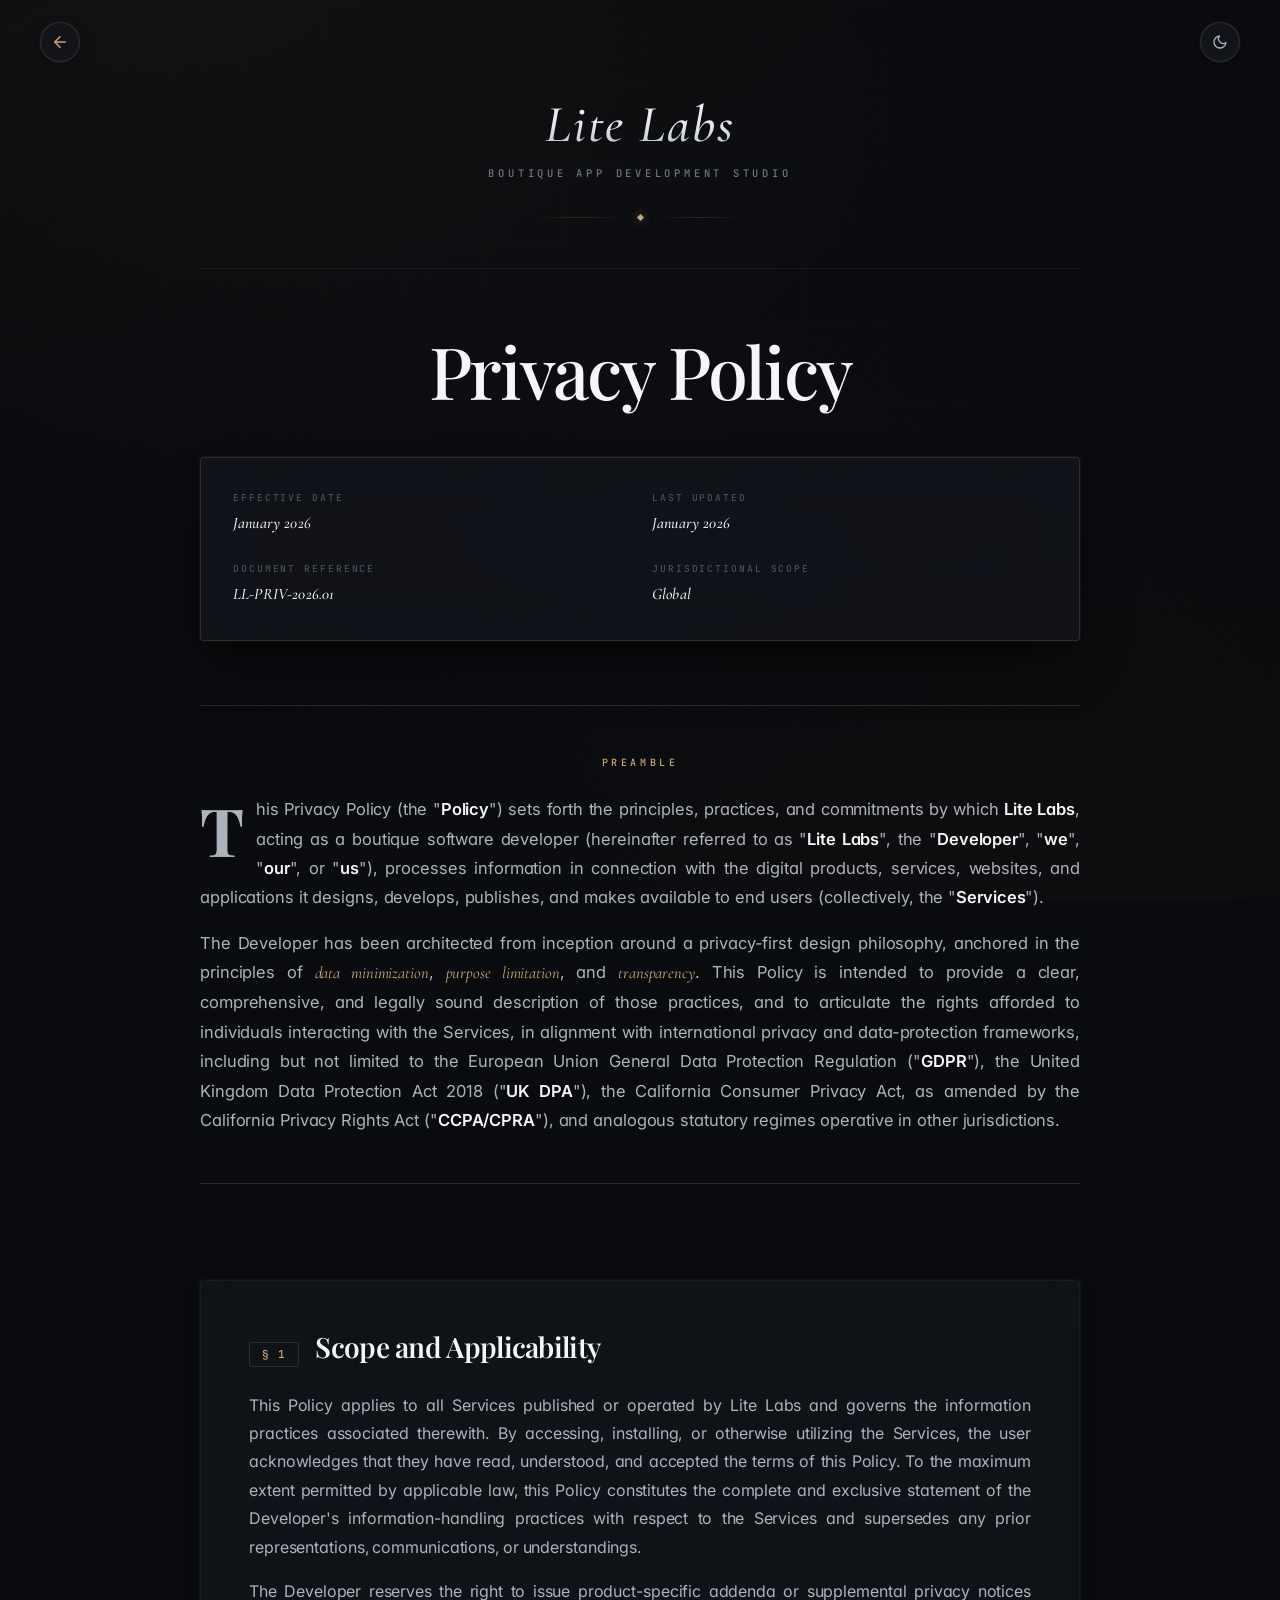
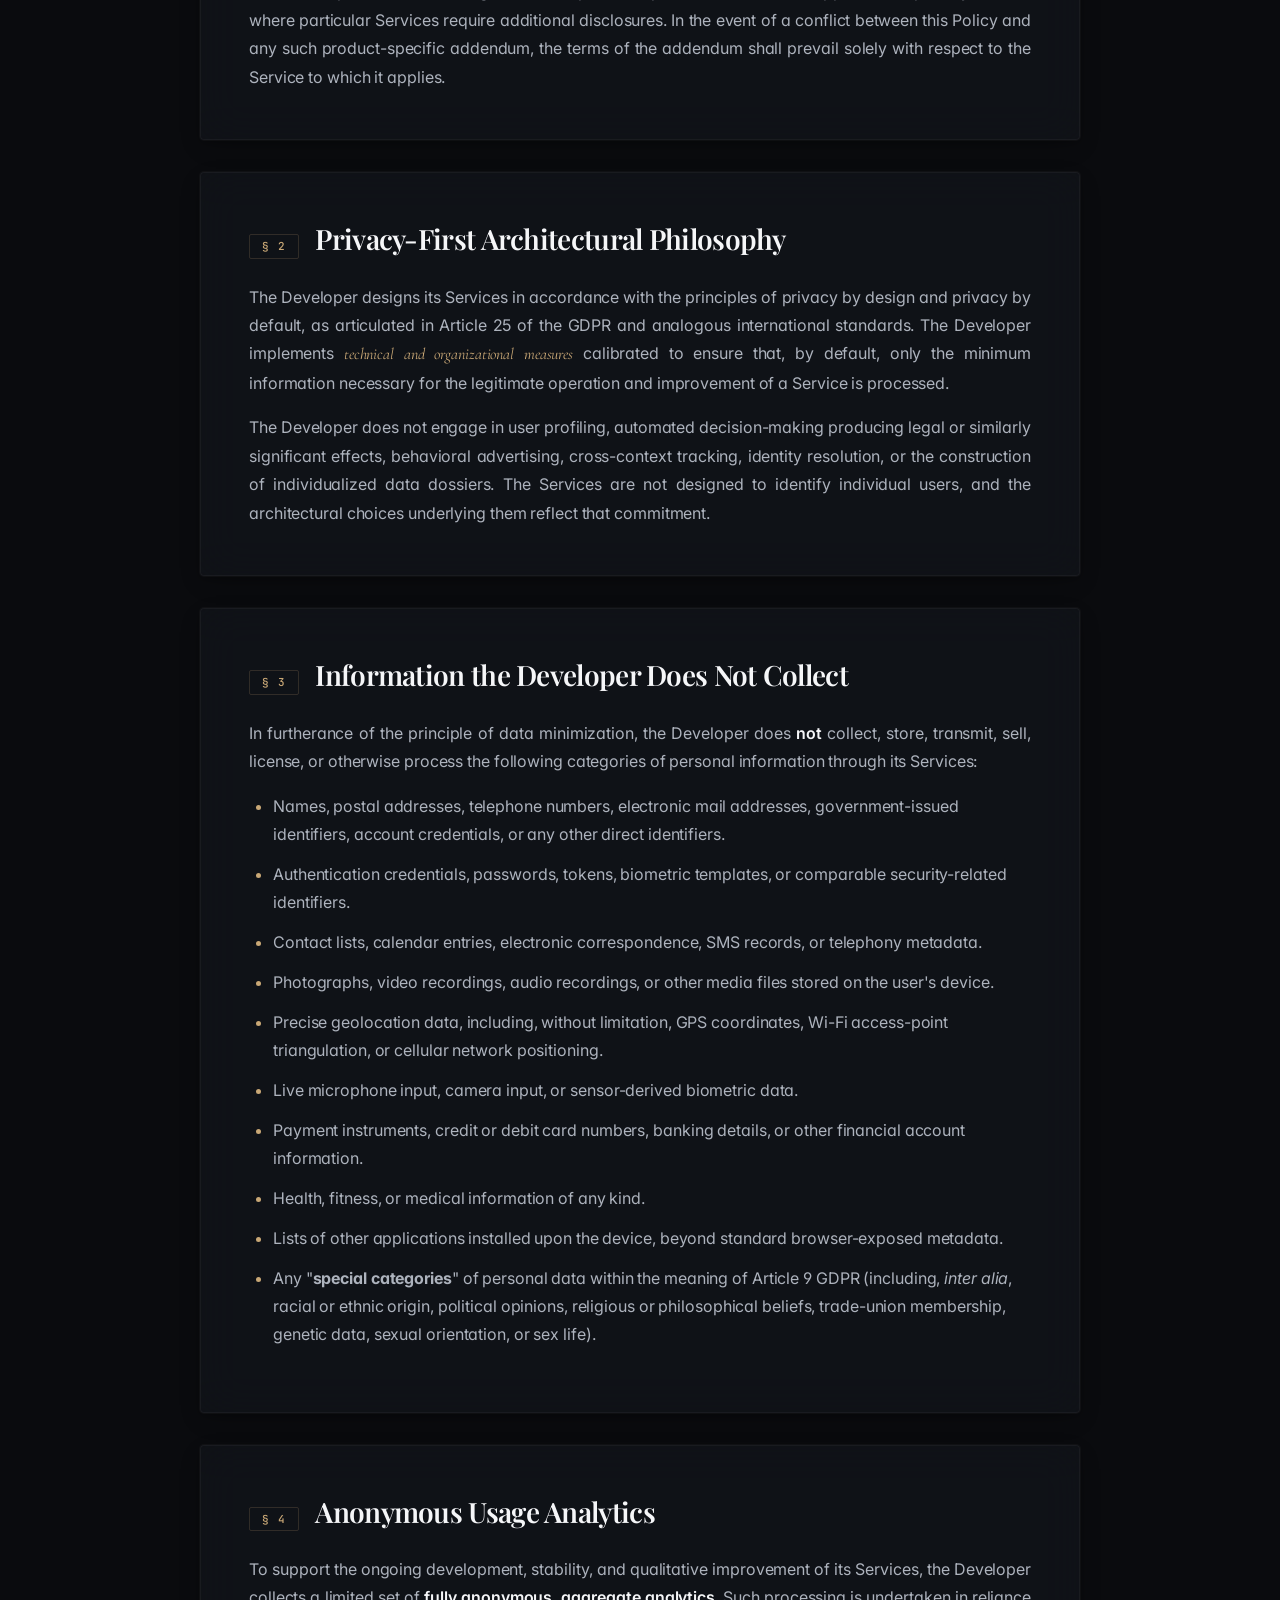
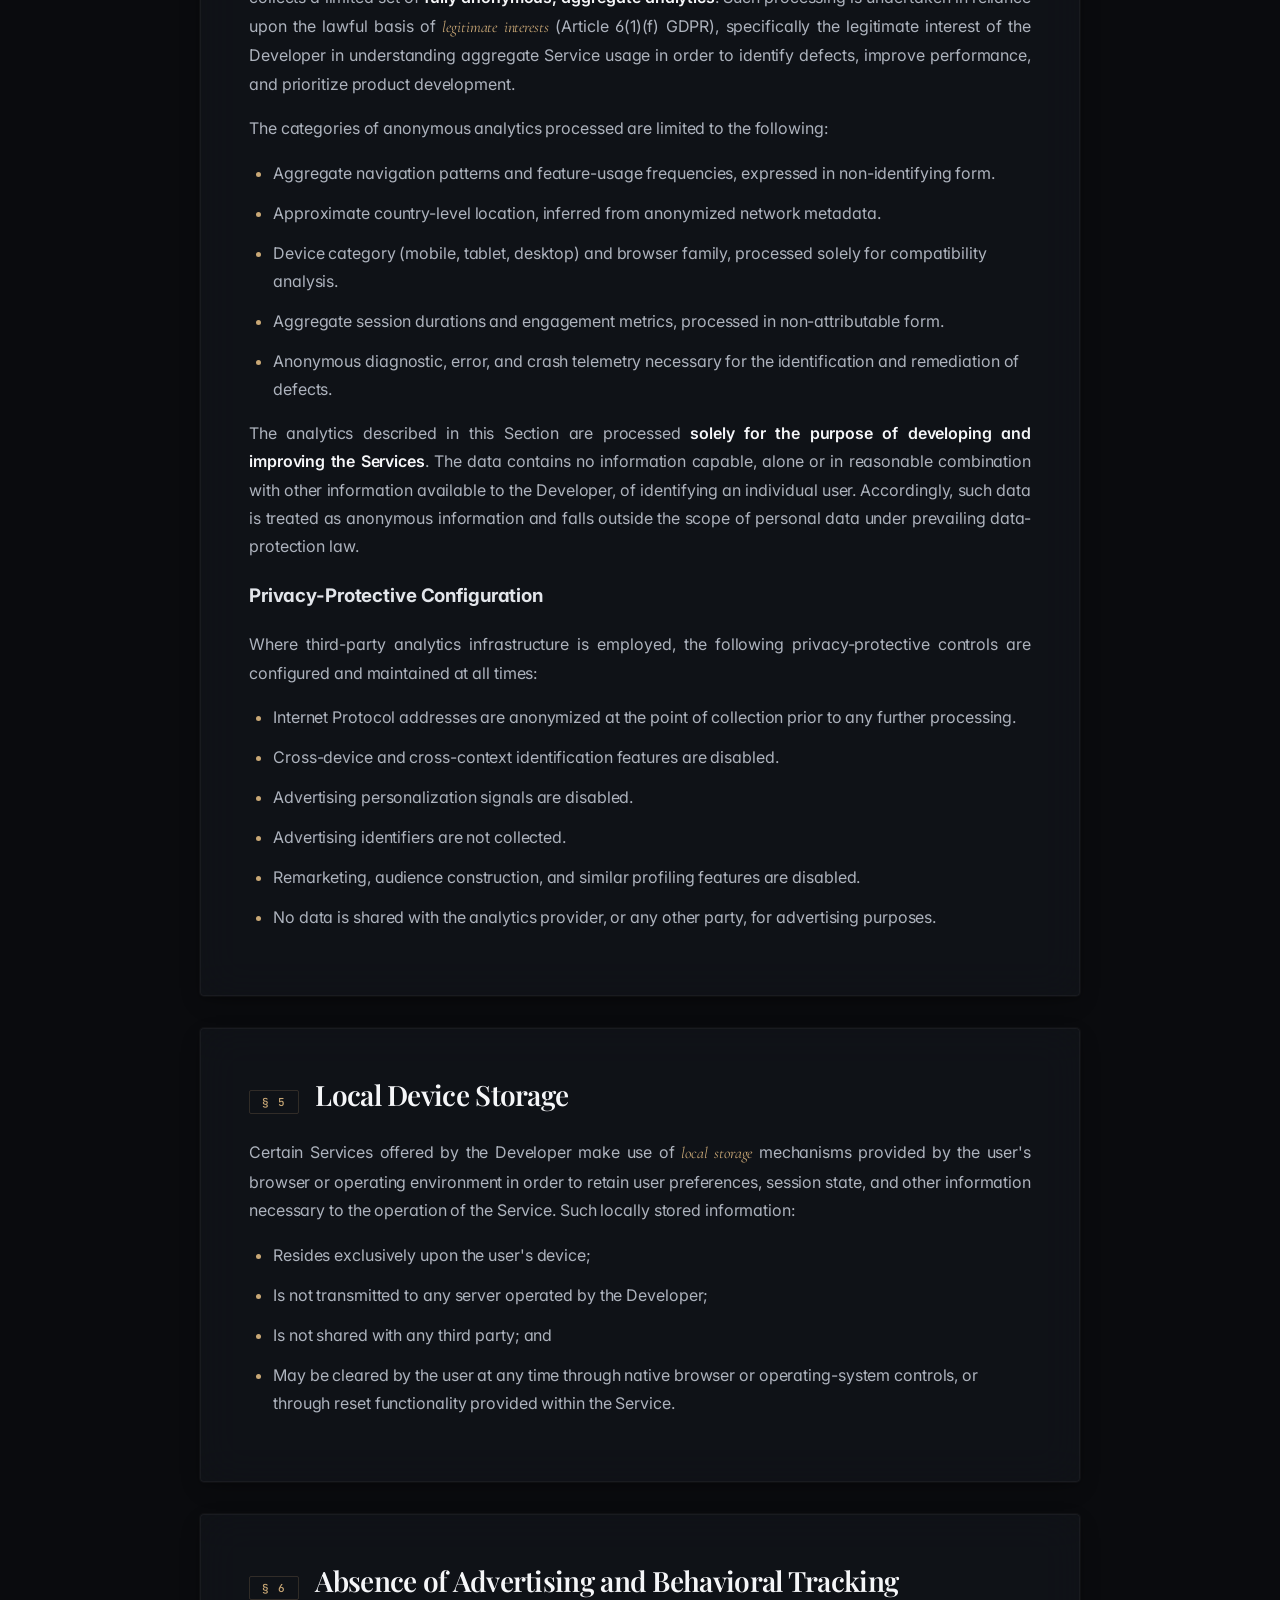
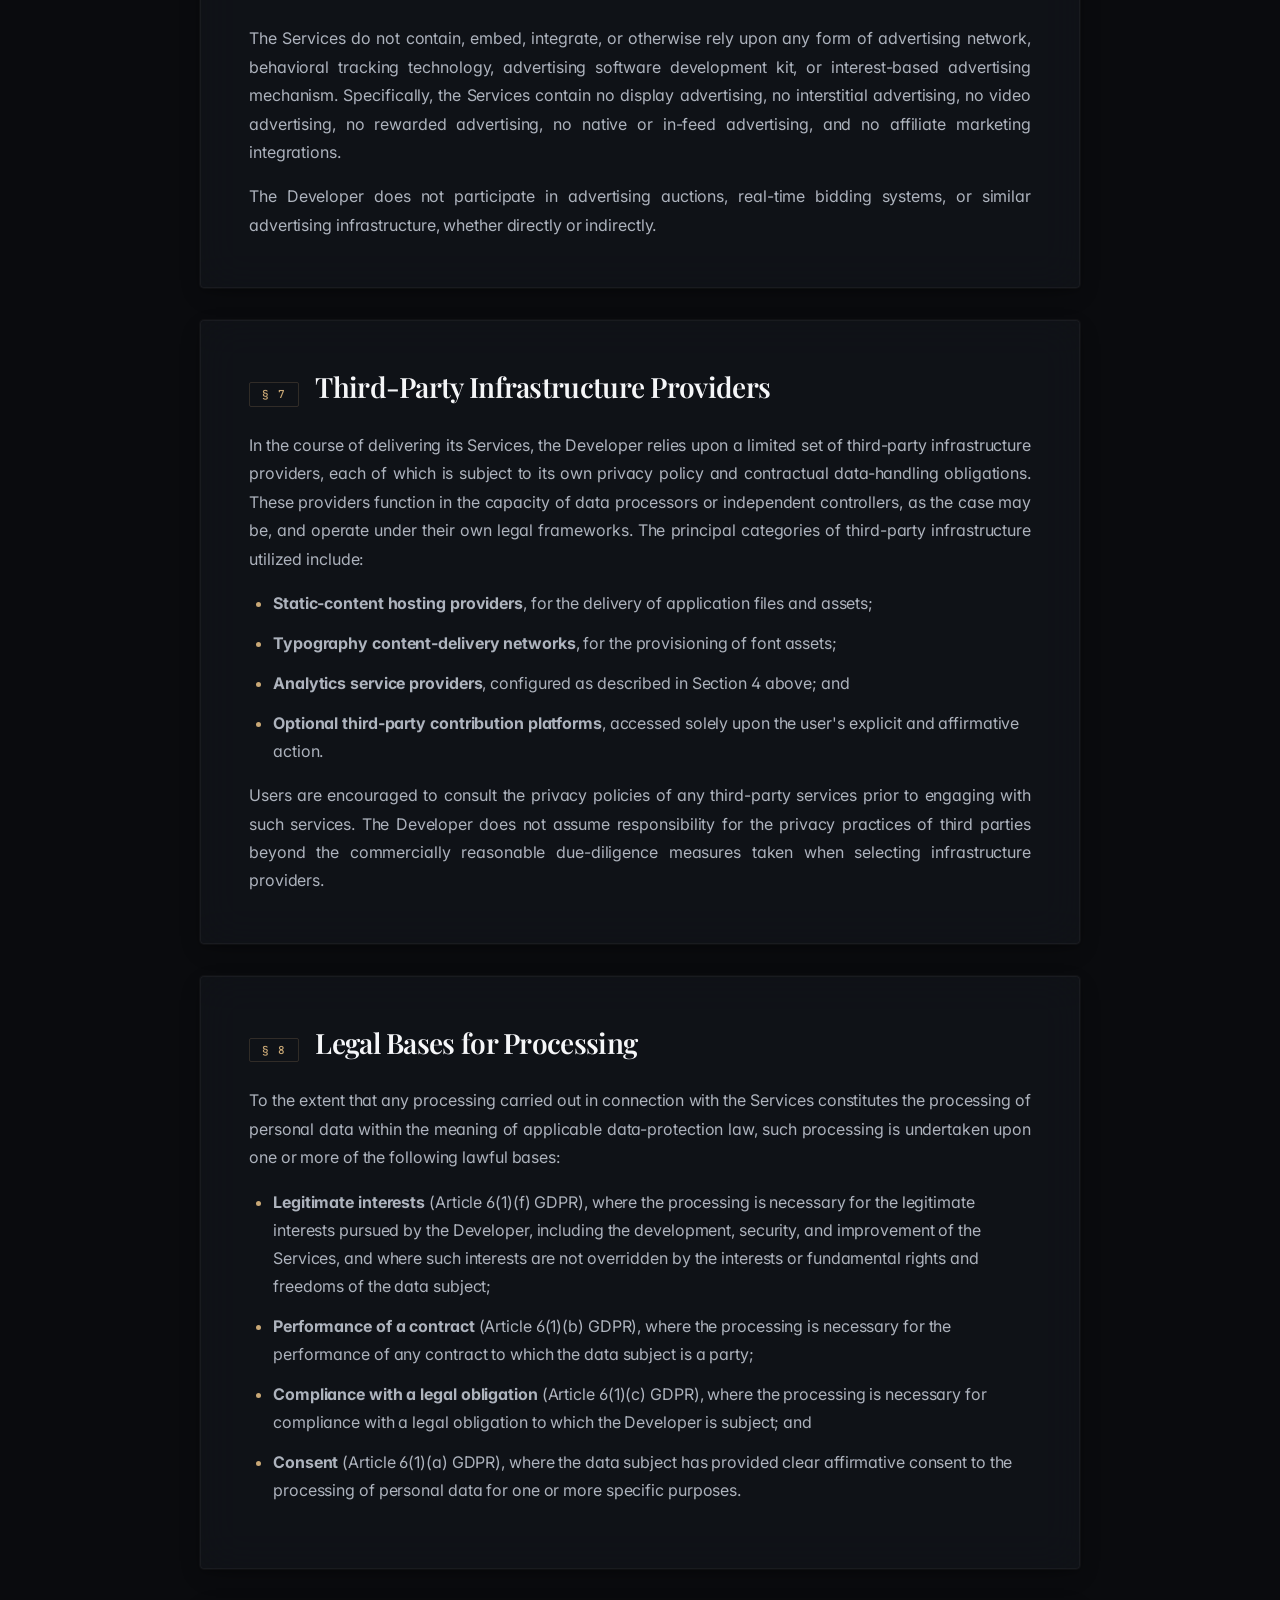
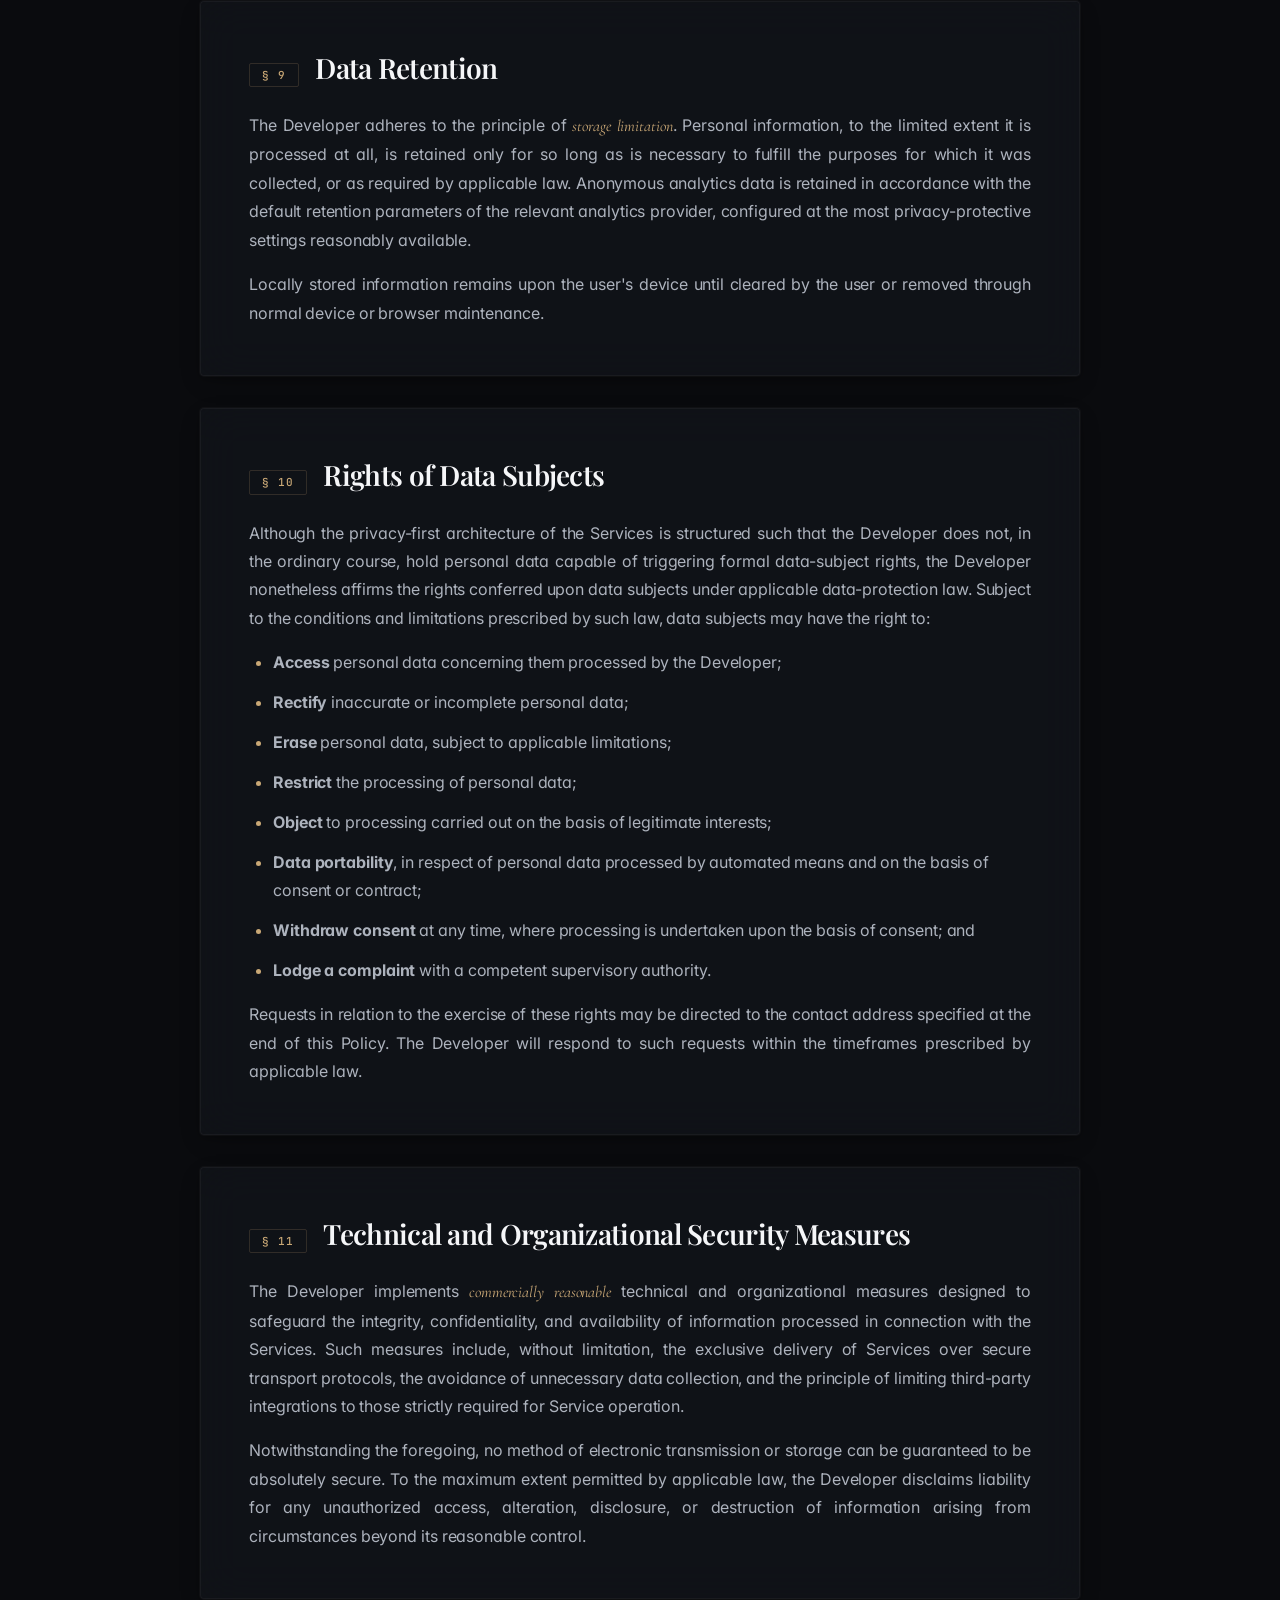
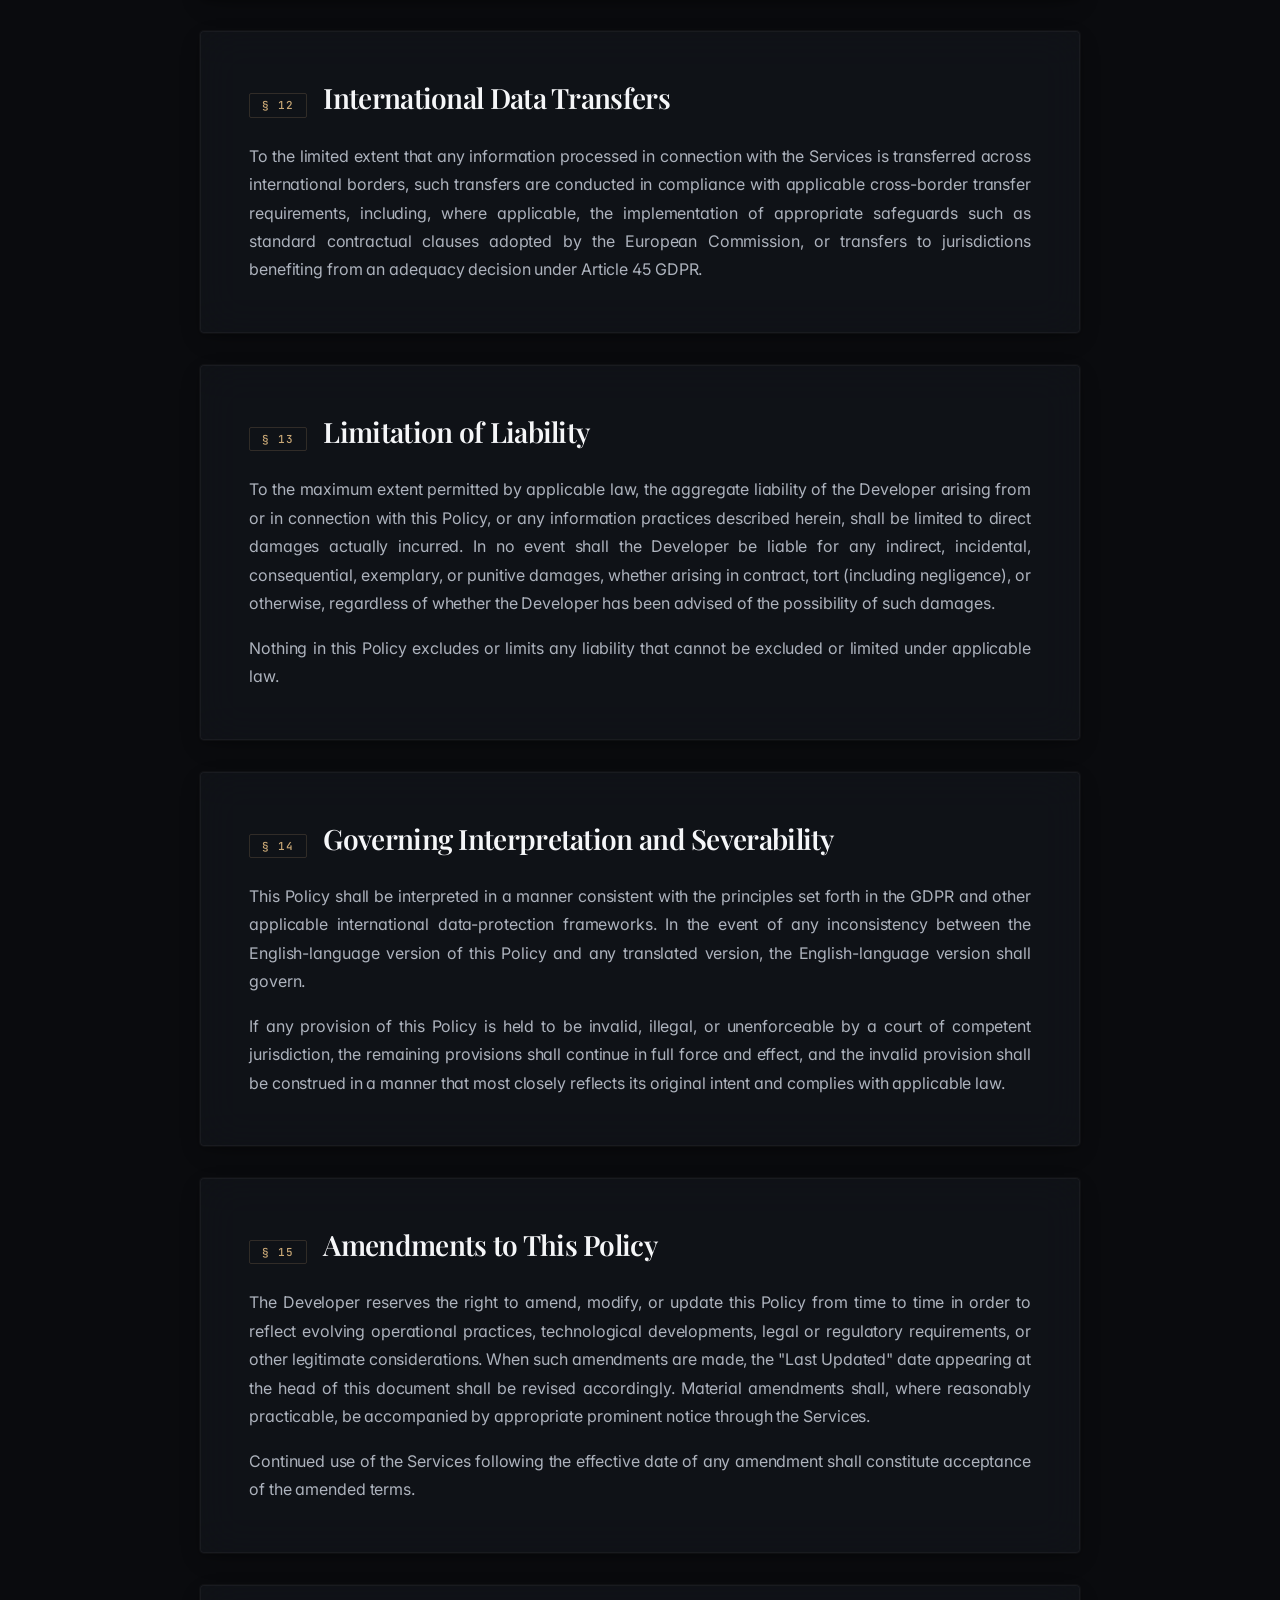
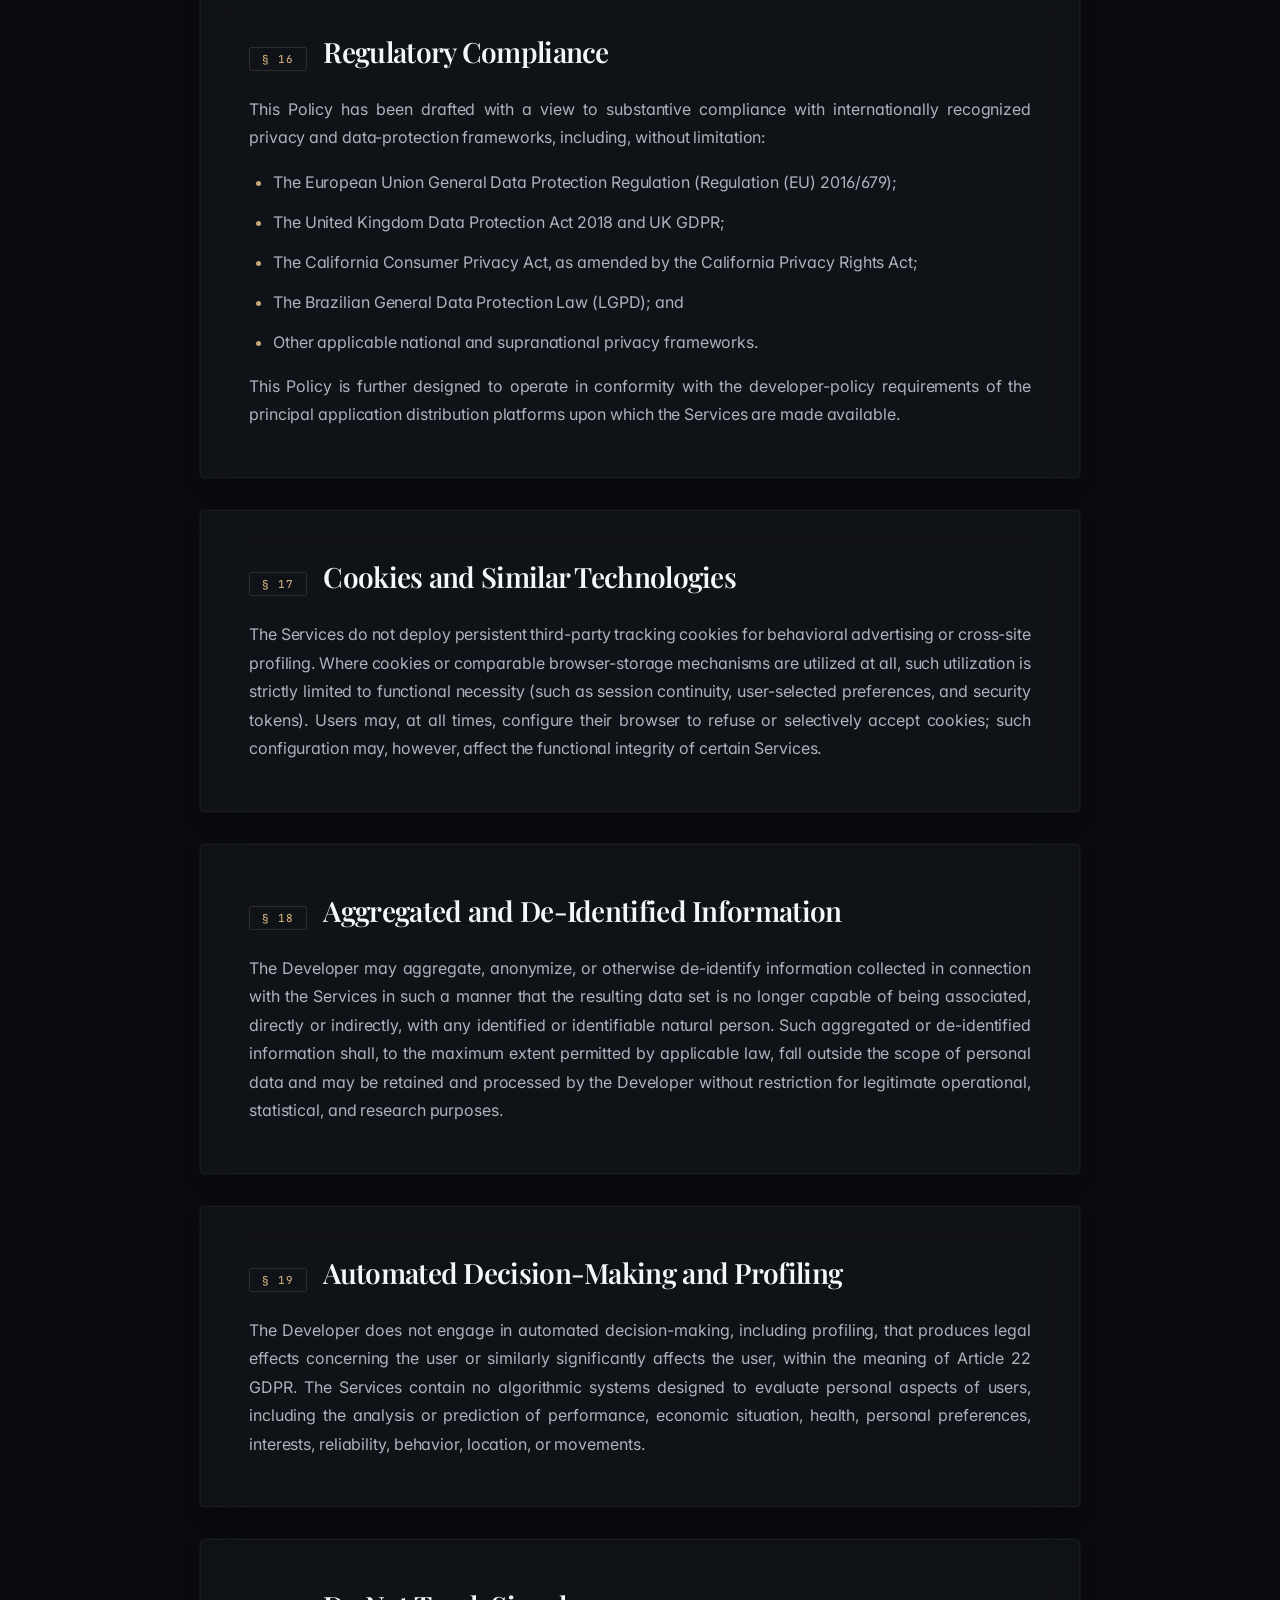
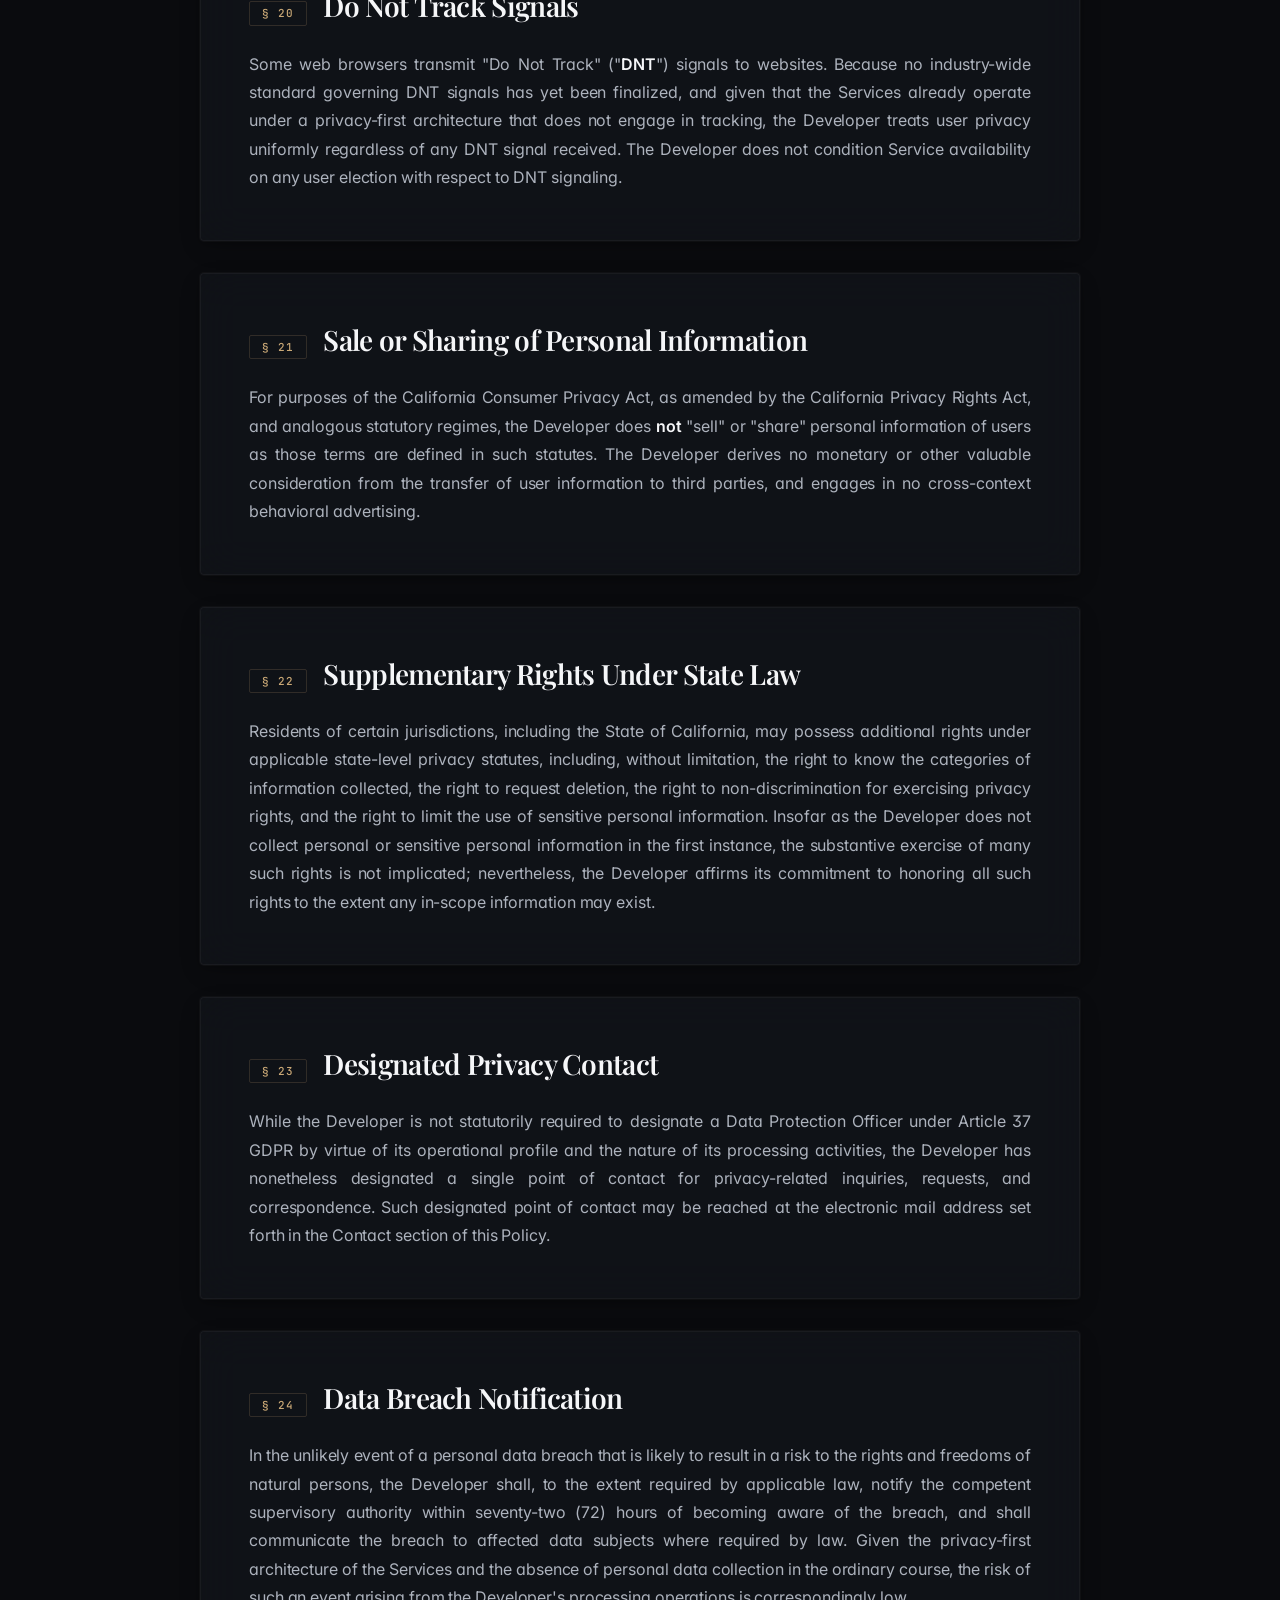
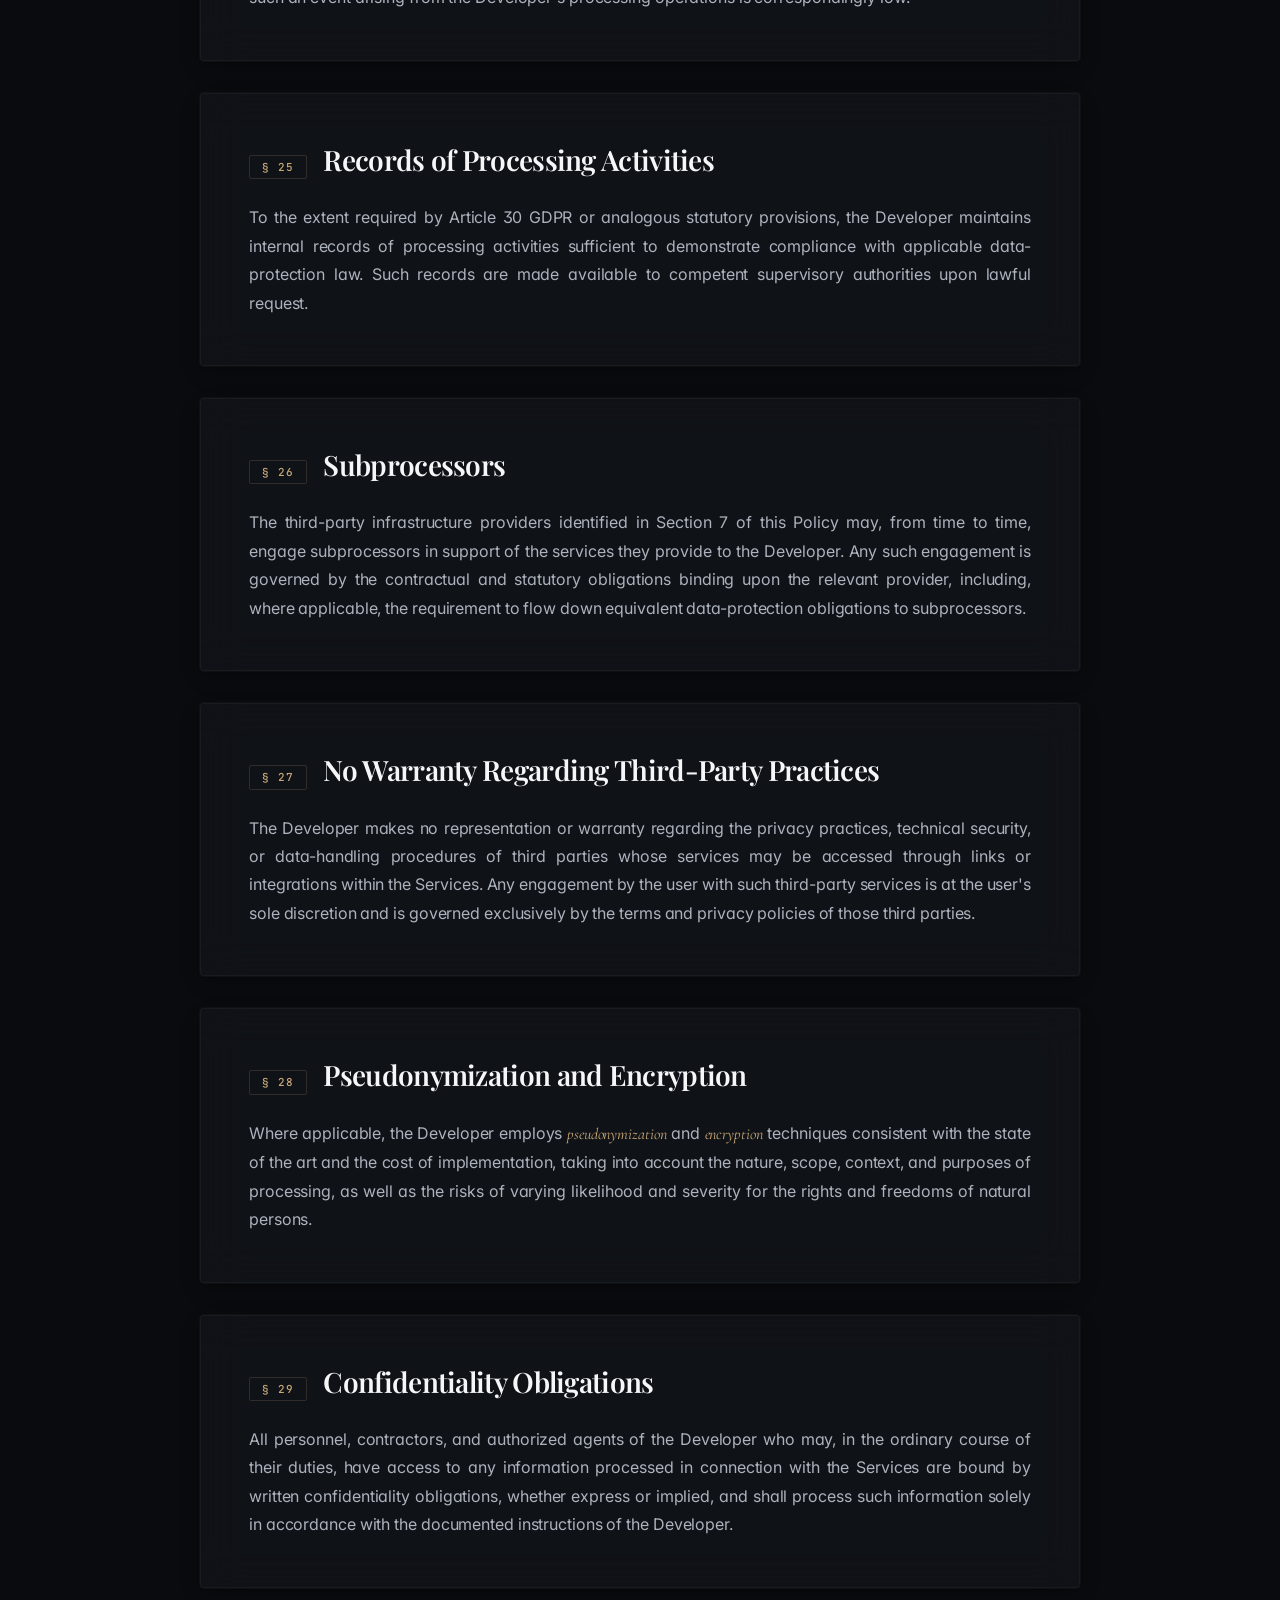
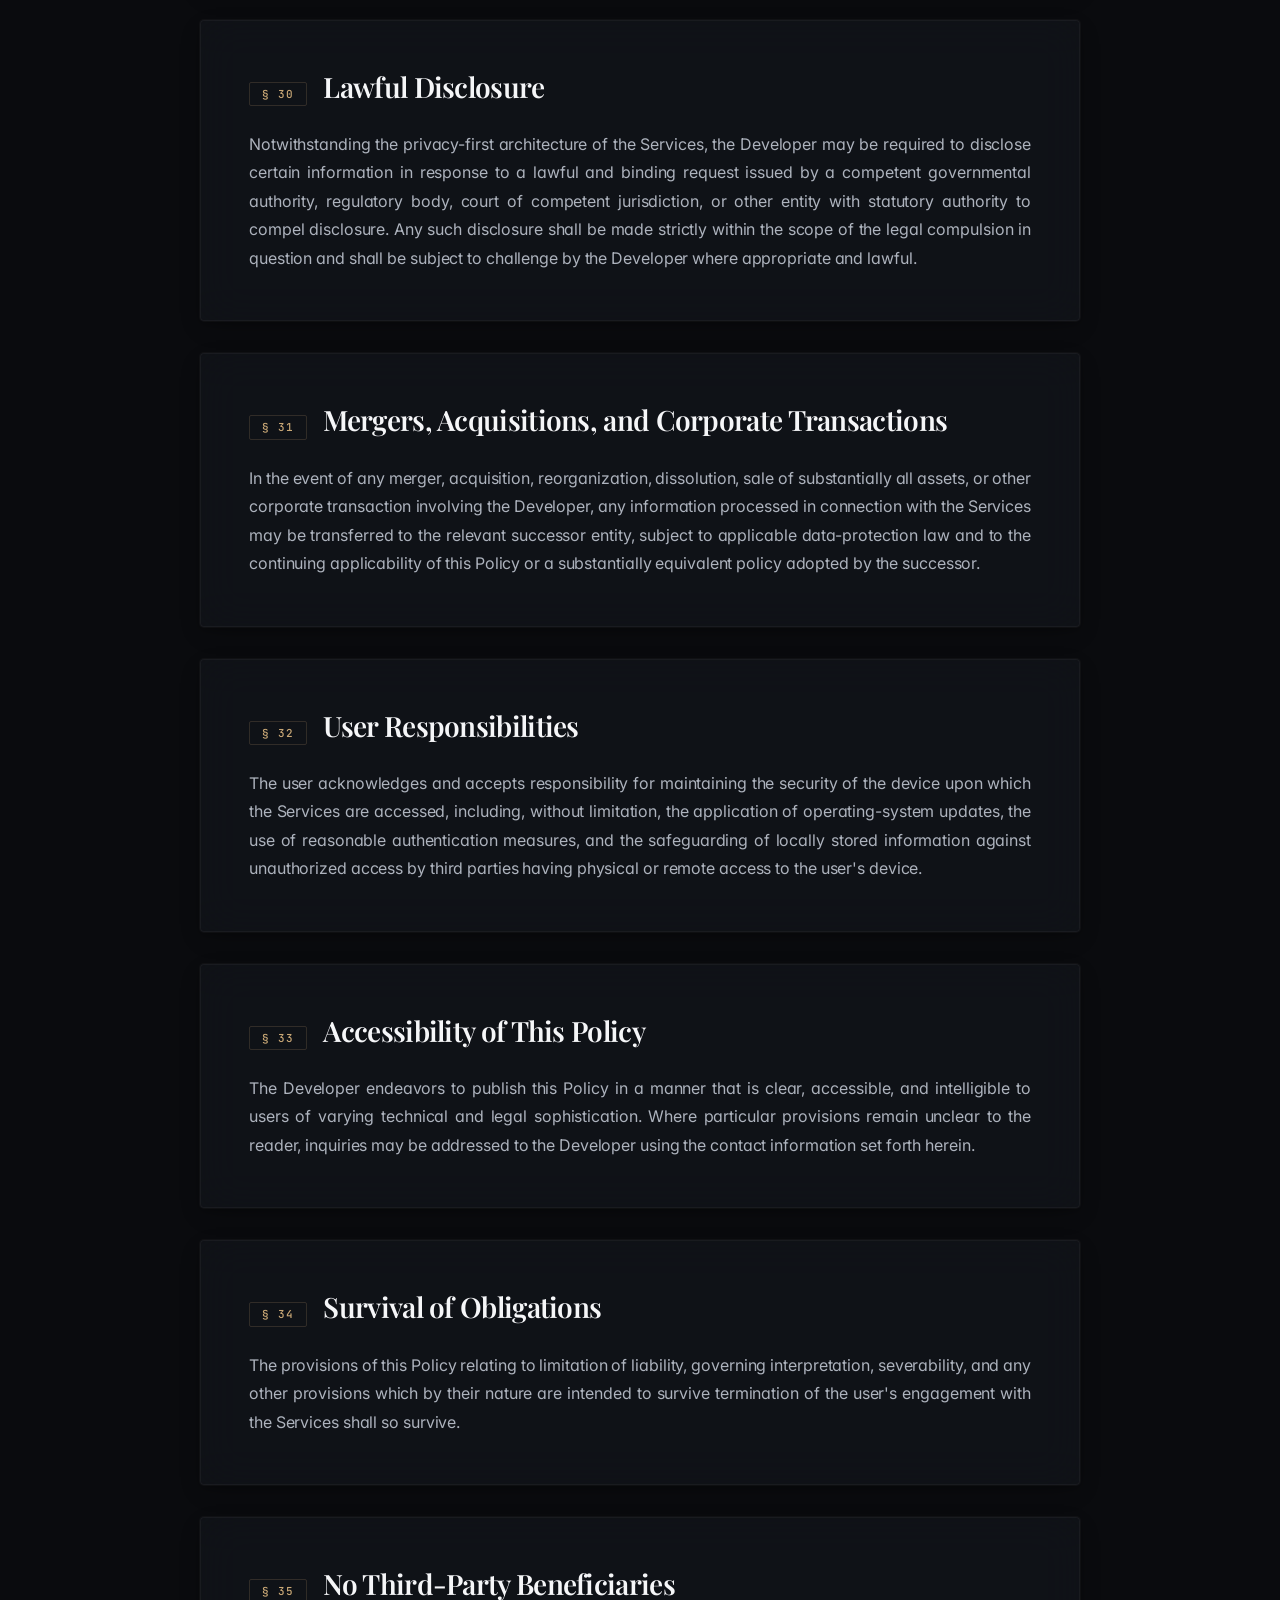
==== commit 06f90f77: "Add files via upload" ====
--- a/privacy-policy.html
+++ b/privacy-policy.html
@@ -253,6 +253,15 @@
   border-color: var(--acc-1);
   transform: translateX(-3px);
   box-shadow: var(--ao-3), 0 12px 32px -12px rgba(201, 168, 118, 0.45);
+}
+
+/* Auto-hide on scroll down — reveal on scroll up */
+.back-arrow.hidden-on-scroll,
+.theme-toggle.hidden-on-scroll {
+  opacity: 0;
+  visibility: hidden;
+  transform: translateY(-12px);
+  pointer-events: none;
 }
 
 .container {
@@ -957,8 +966,8 @@
   if (savedTheme === 'light' || savedTheme === 'dark') {
     applyTheme(savedTheme);
   } else {
-    const prefersLight = window.matchMedia && window.matchMedia('(prefers-color-scheme: light)').matches;
-    applyTheme(prefersLight ? 'light' : 'dark');
+    // Default to Dark theme regardless of system preference
+    applyTheme('dark');
   }
   const toggle = document.getElementById('themeToggle');
   if (toggle) {
@@ -983,6 +992,47 @@
     window.addEventListener('resize', updateProgress);
     updateProgress();
   }
+
+  // 3b. AUTO-HIDE NAV BUTTONS — hide on scroll down, reveal on scroll up
+  (function() {
+    const backArrow = document.querySelector('.back-arrow');
+    const themeBtn = document.querySelector('.theme-toggle');
+    if (!backArrow && !themeBtn) return;
+
+    let lastScrollY = window.pageYOffset || 0;
+    let ticking = false;
+
+    function onScrollDirection() {
+      const currentY = window.pageYOffset || 0;
+      const delta = currentY - lastScrollY;
+
+      // At top — always show
+      if (currentY < 80) {
+        if (backArrow) backArrow.classList.remove('hidden-on-scroll');
+        if (themeBtn) themeBtn.classList.remove('hidden-on-scroll');
+      }
+      // Scrolling down by meaningful amount — hide
+      else if (delta > 6) {
+        if (backArrow) backArrow.classList.add('hidden-on-scroll');
+        if (themeBtn) themeBtn.classList.add('hidden-on-scroll');
+      }
+      // Scrolling up by meaningful amount — show
+      else if (delta < -6) {
+        if (backArrow) backArrow.classList.remove('hidden-on-scroll');
+        if (themeBtn) themeBtn.classList.remove('hidden-on-scroll');
+      }
+
+      lastScrollY = currentY;
+      ticking = false;
+    }
+
+    window.addEventListener('scroll', function() {
+      if (!ticking) {
+        requestAnimationFrame(onScrollDirection);
+        ticking = true;
+      }
+    }, { passive: true });
+  })();
 
   // 4. SCROLL REVEAL
   if ('IntersectionObserver' in window) {
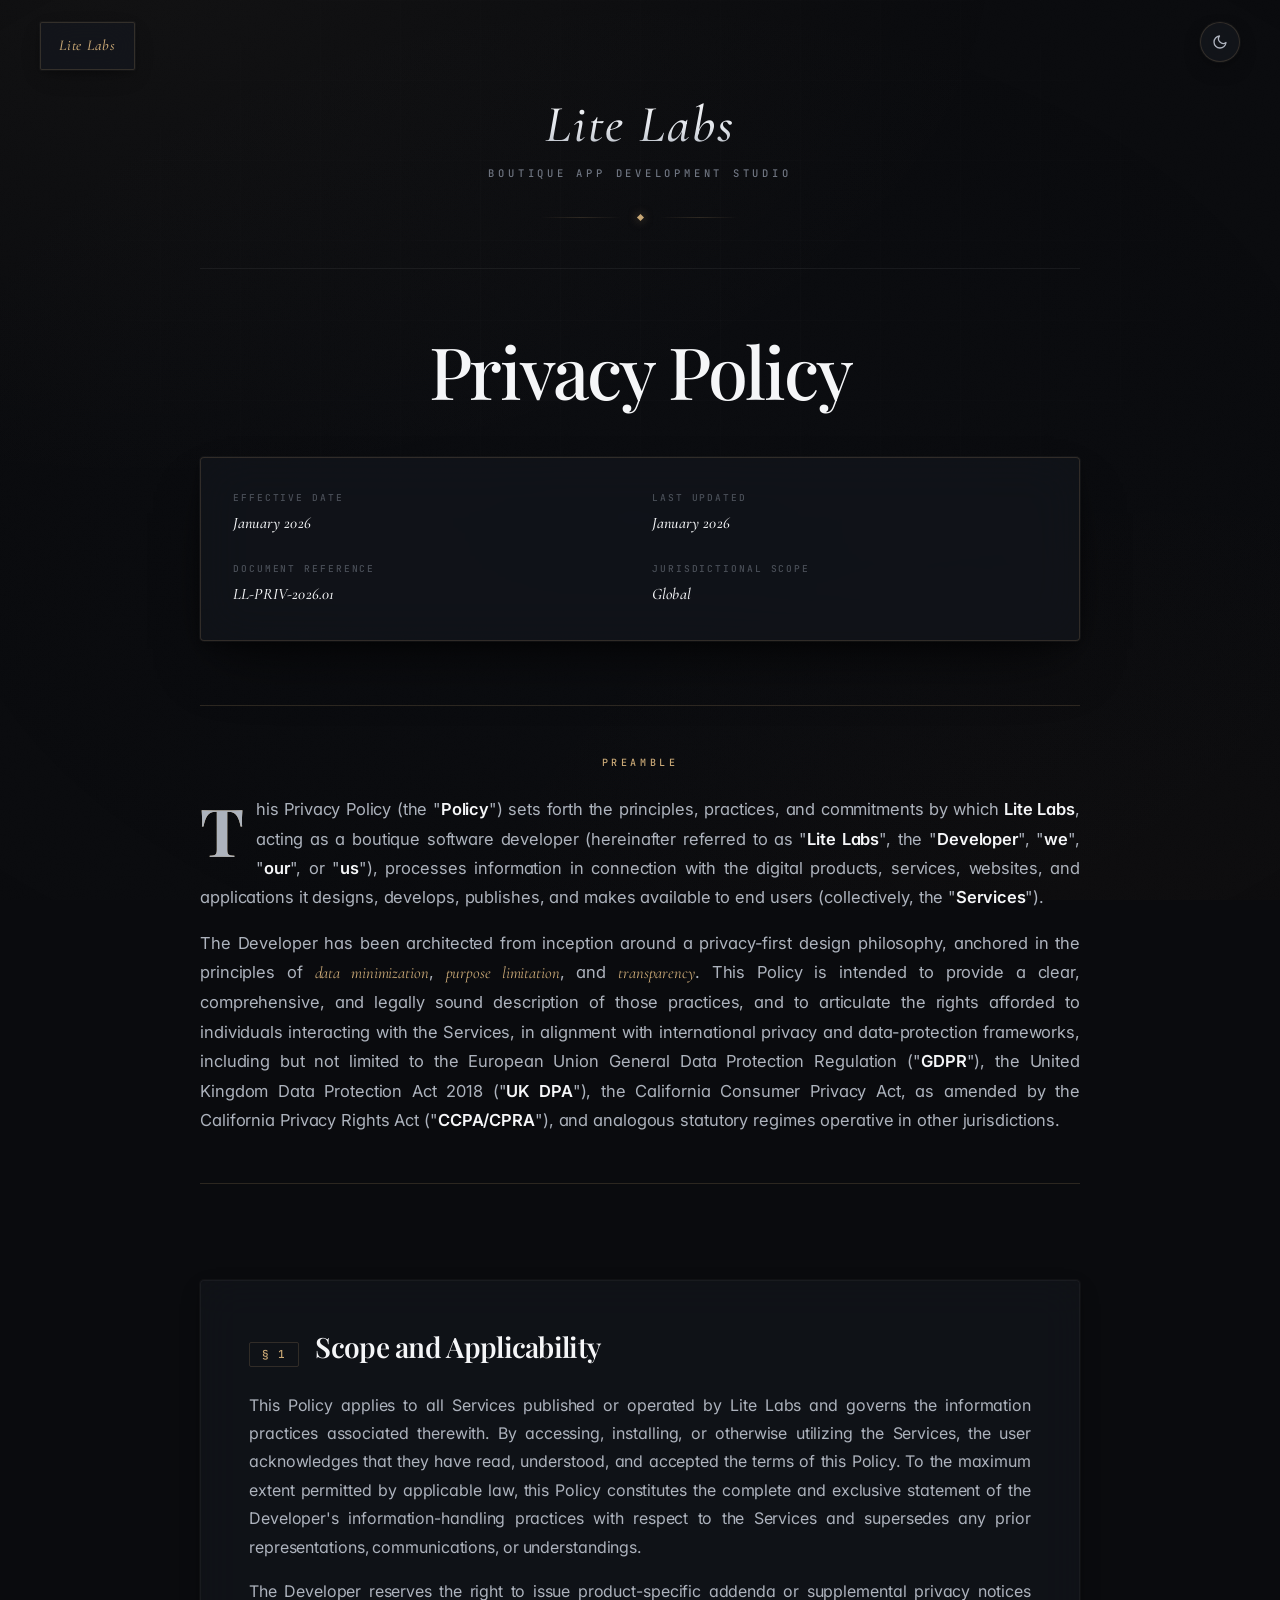
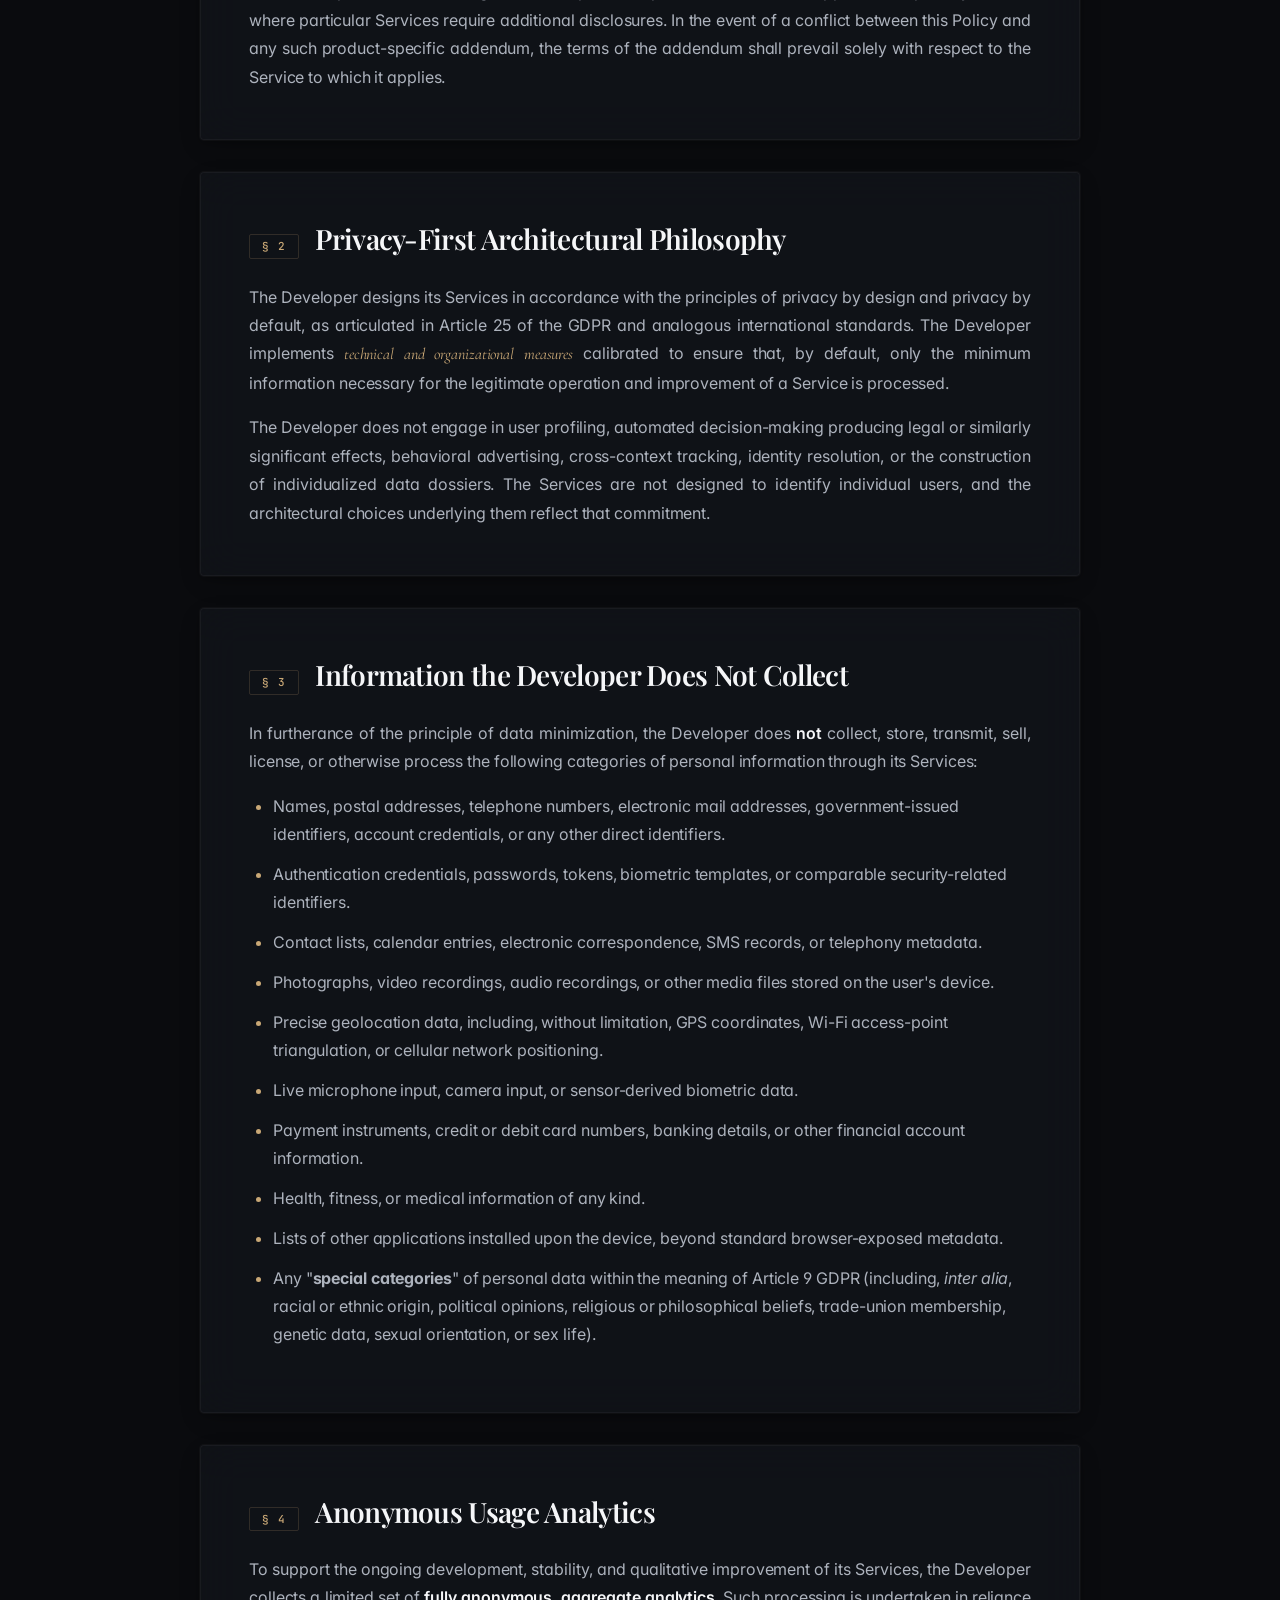
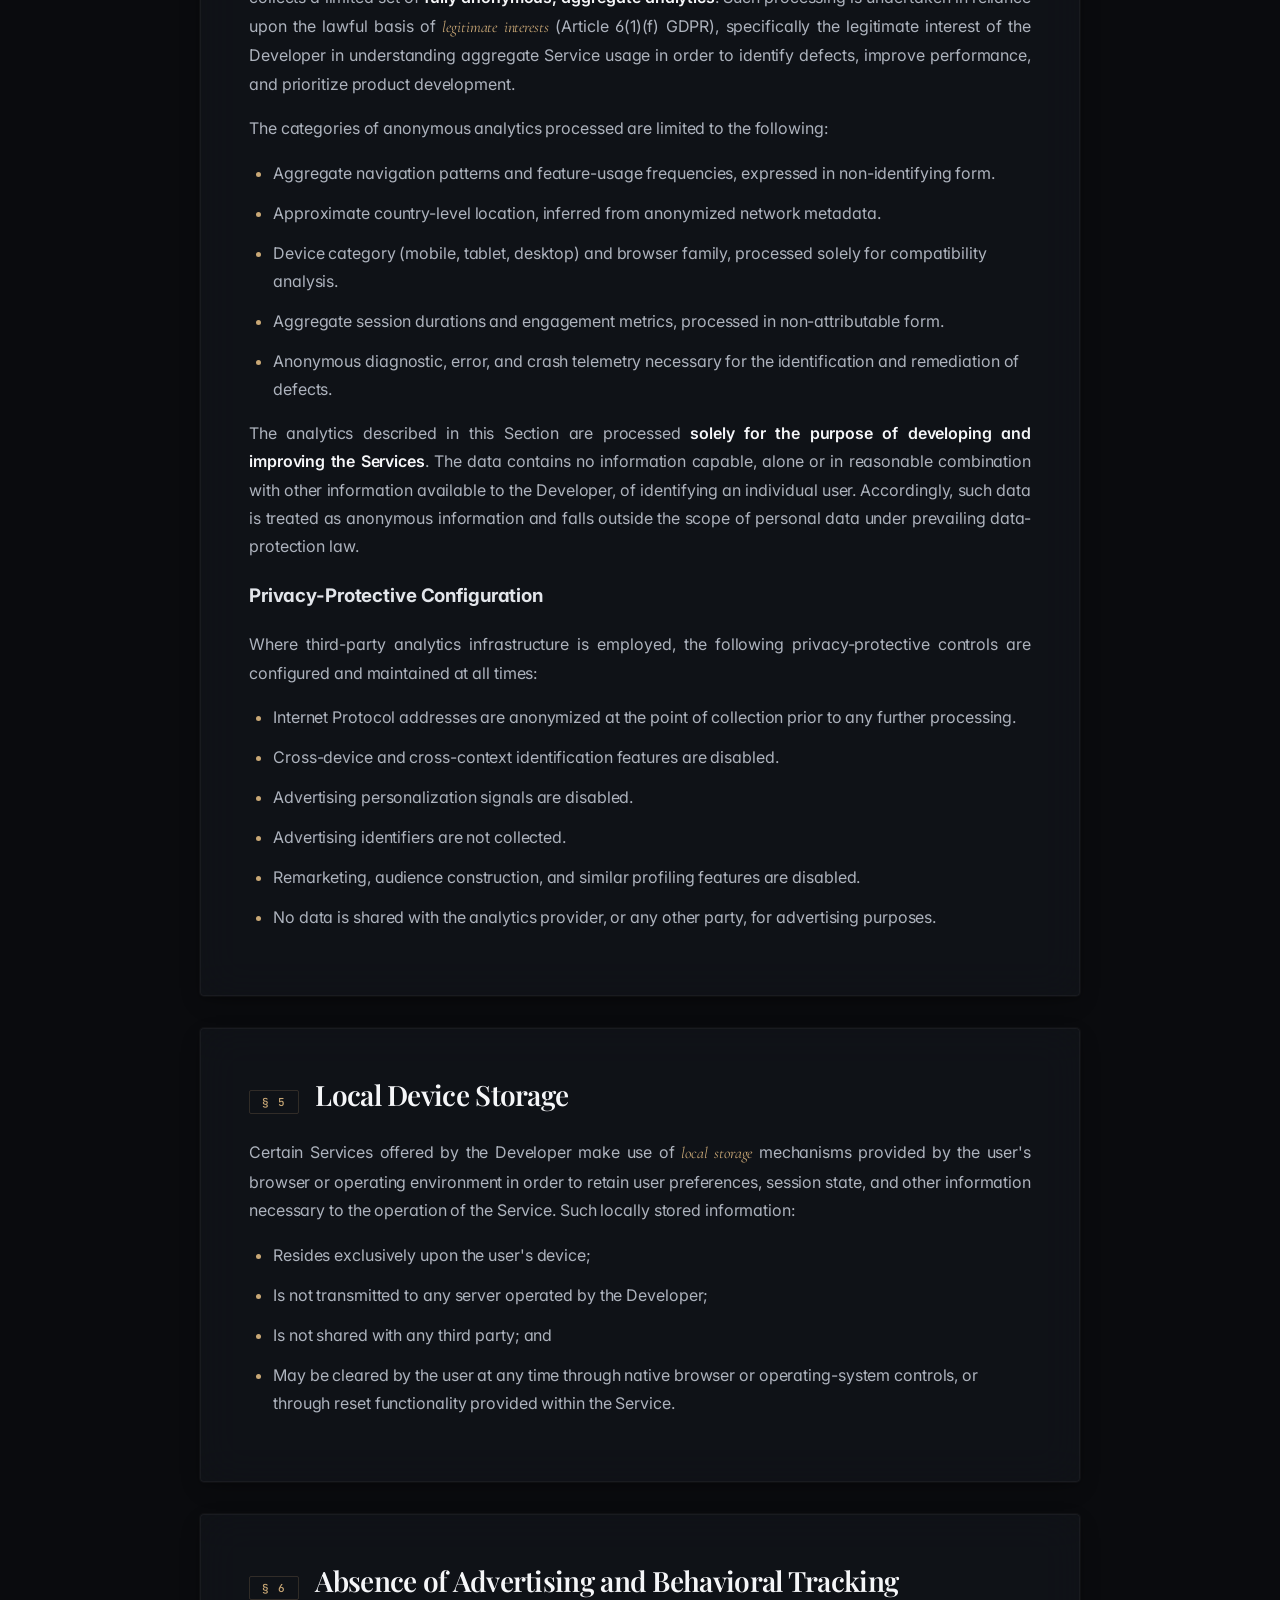
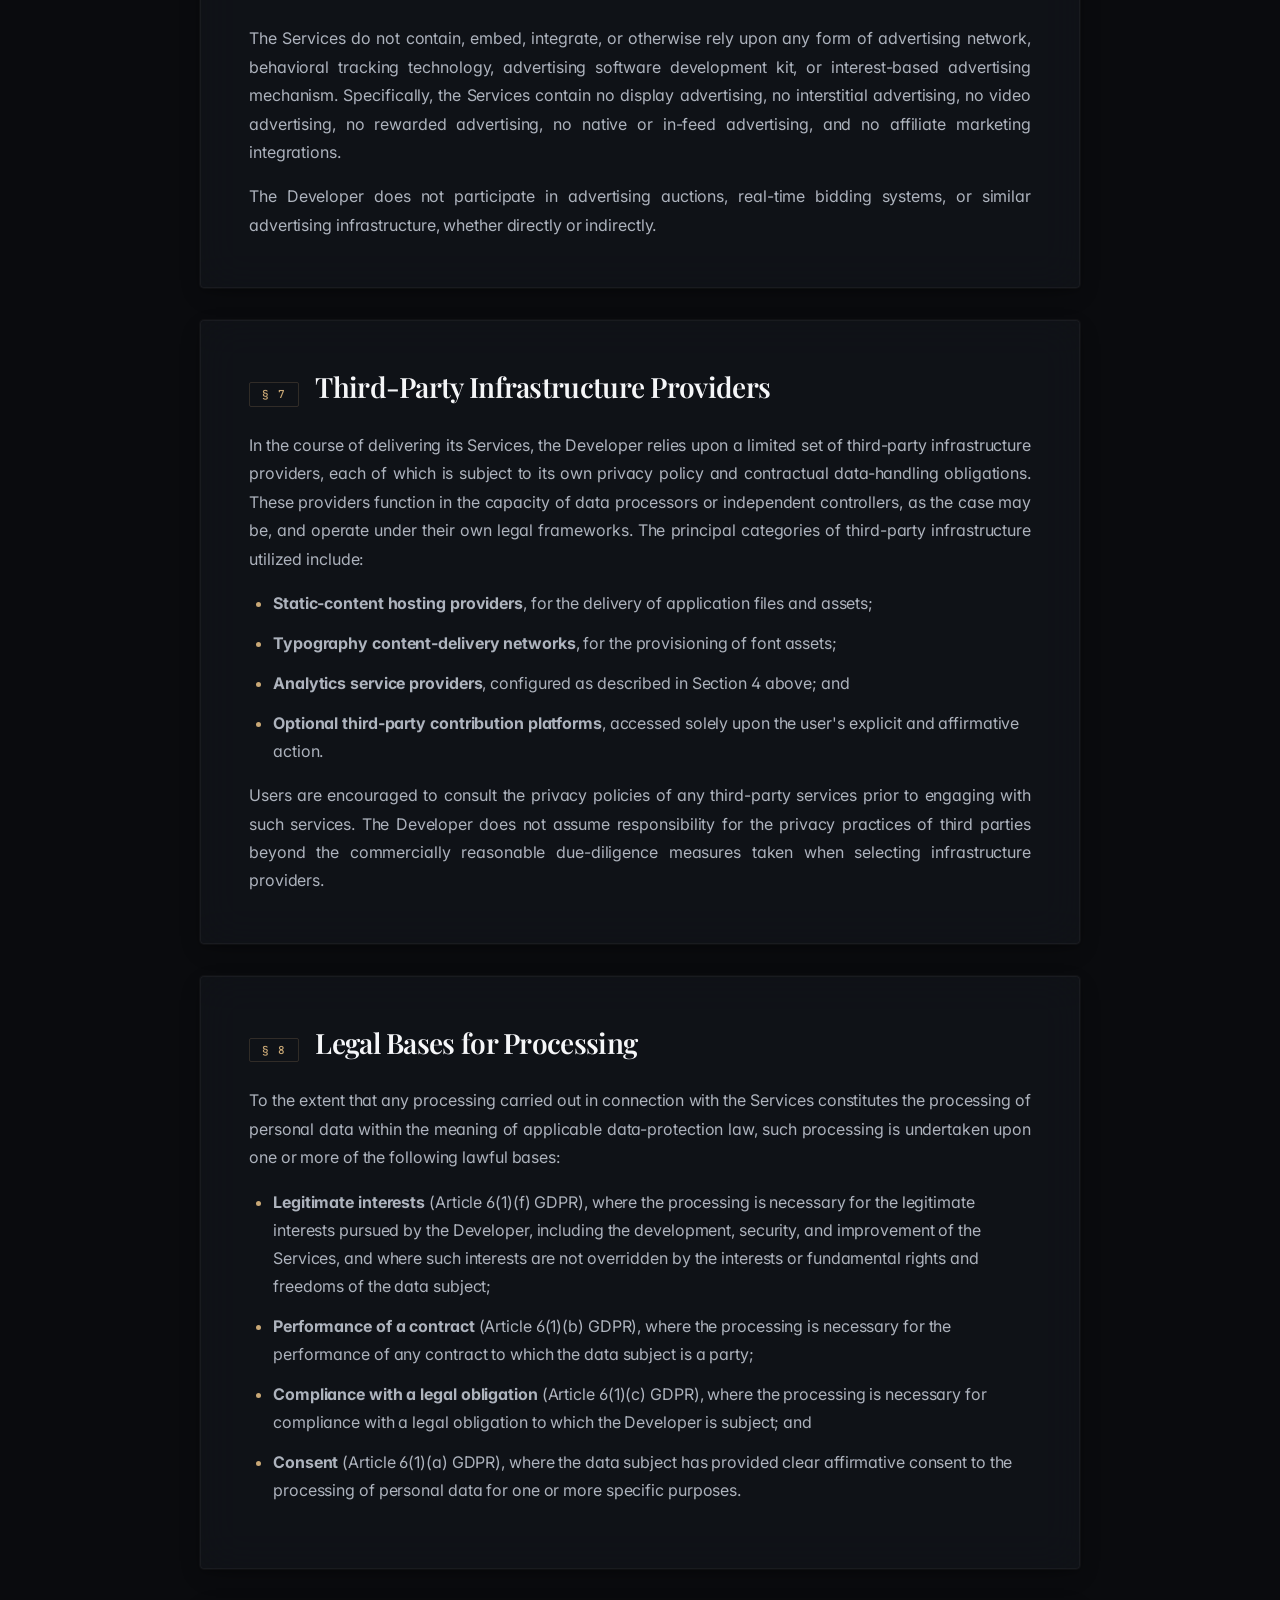
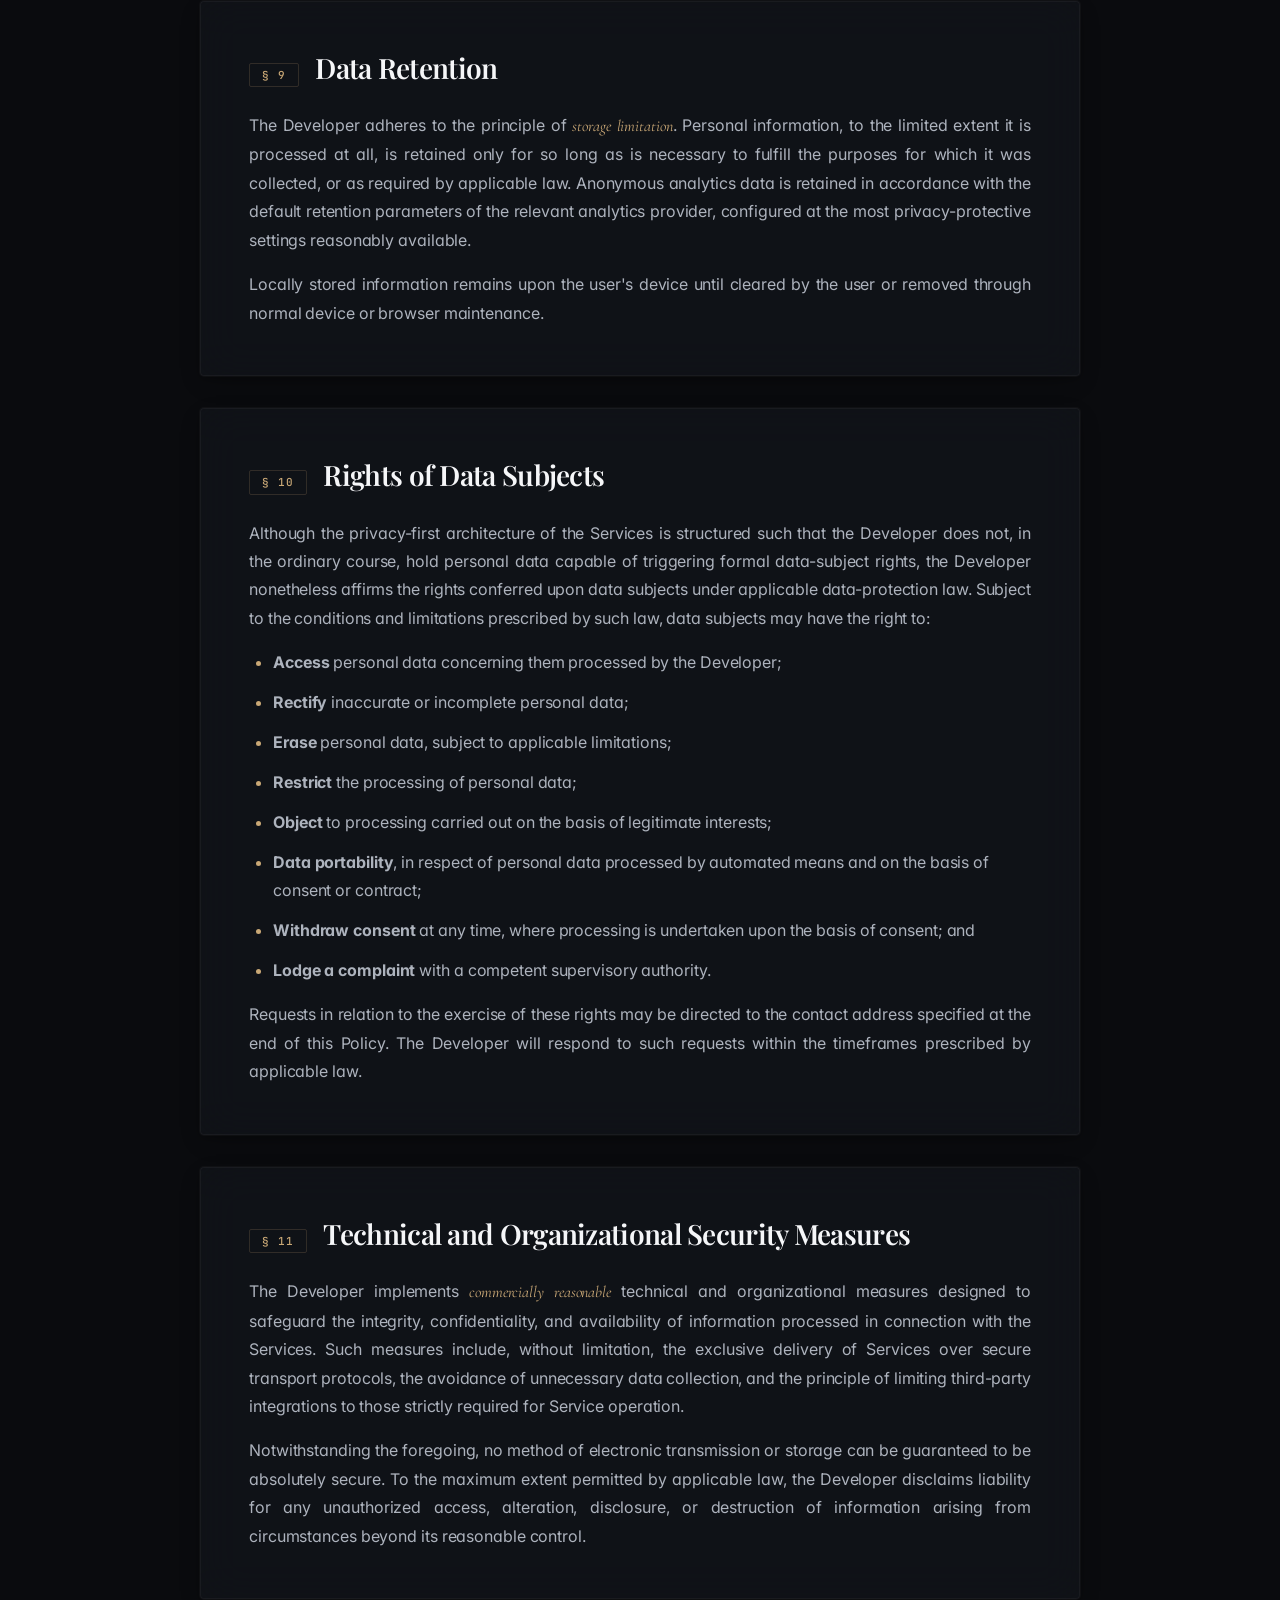
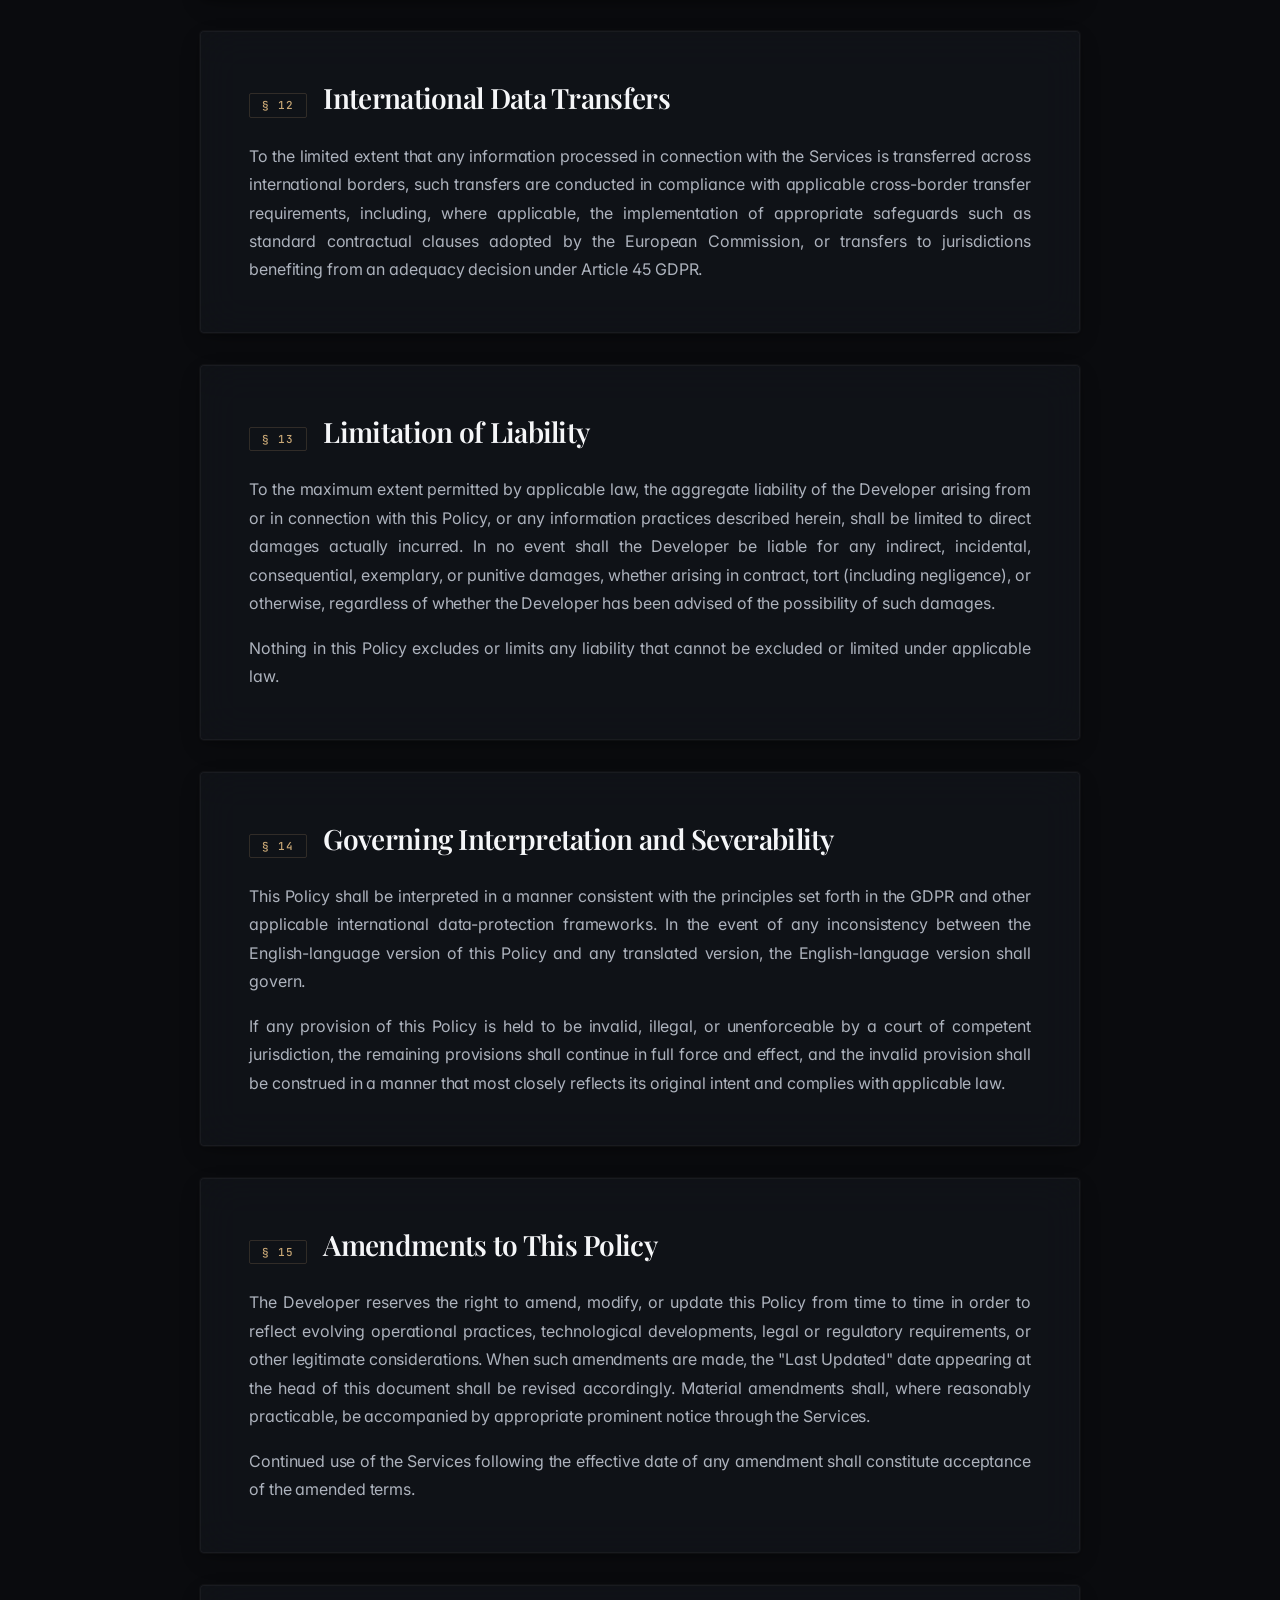
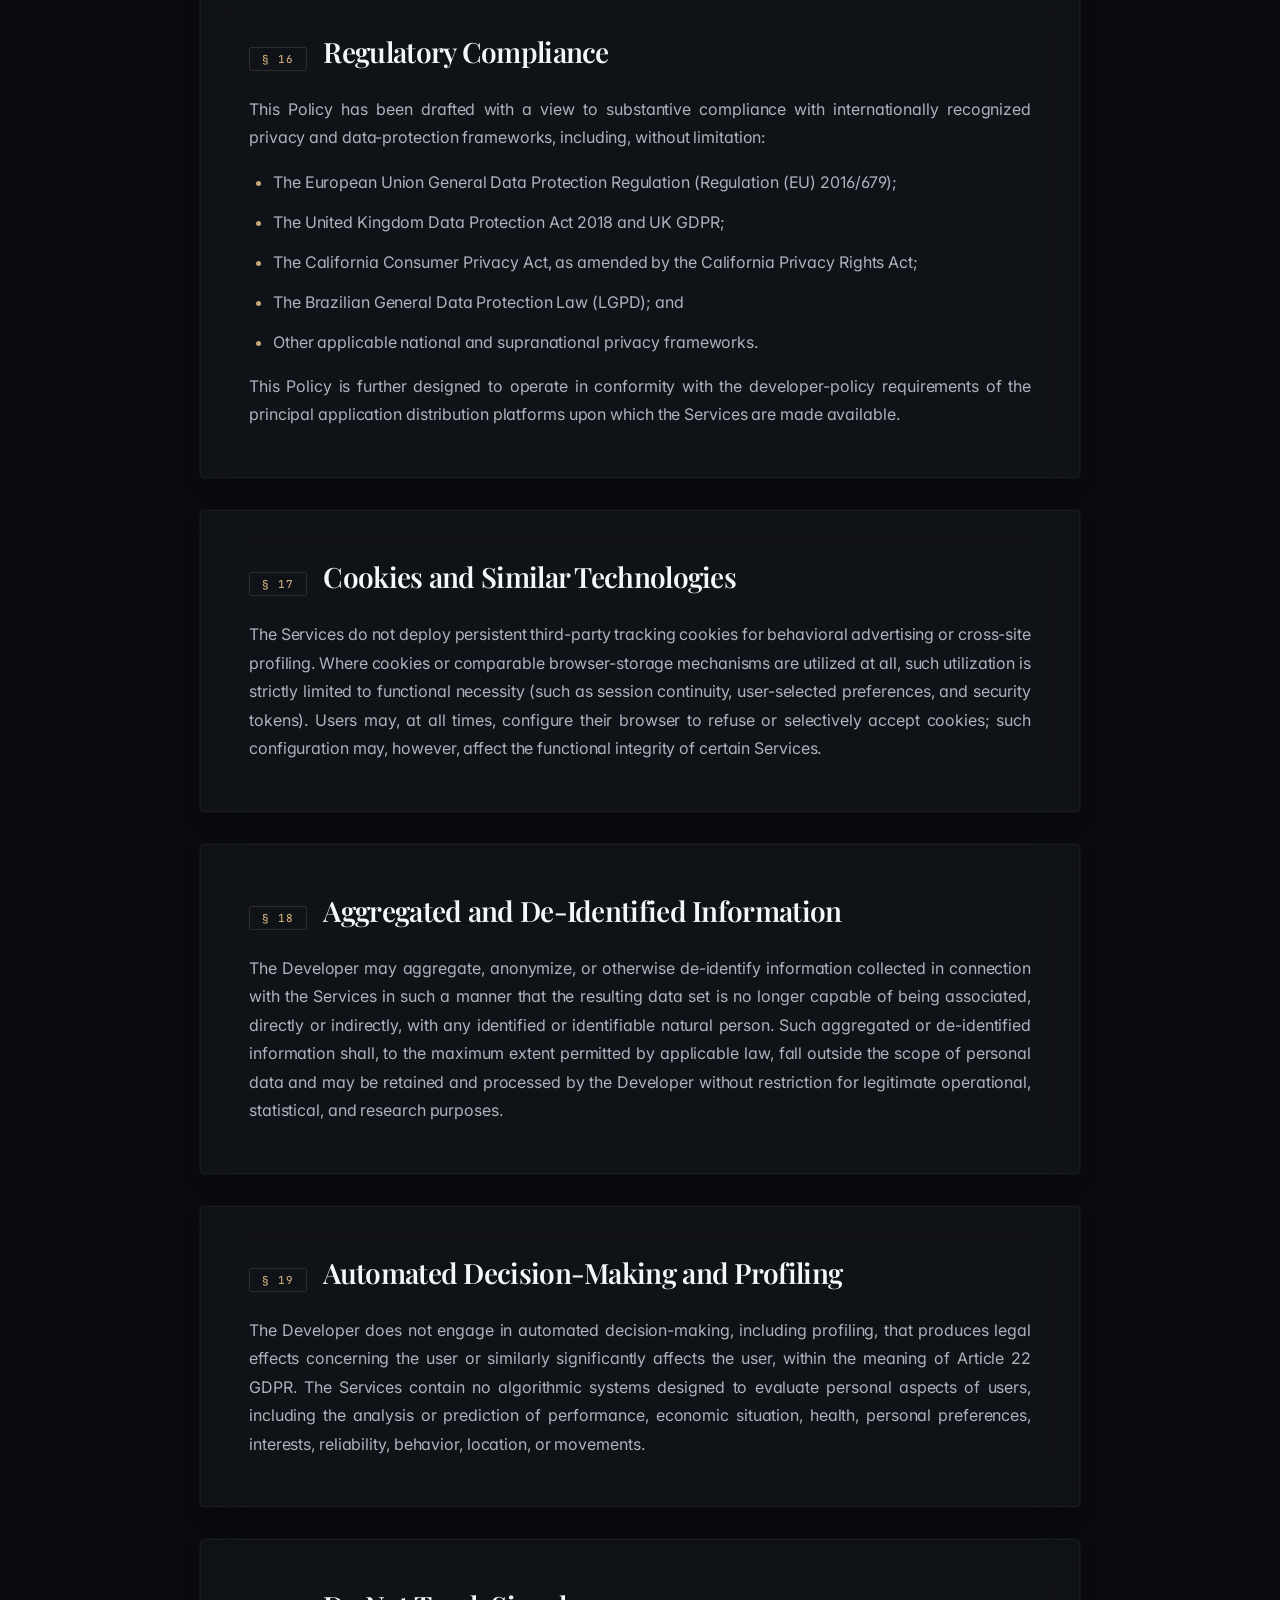
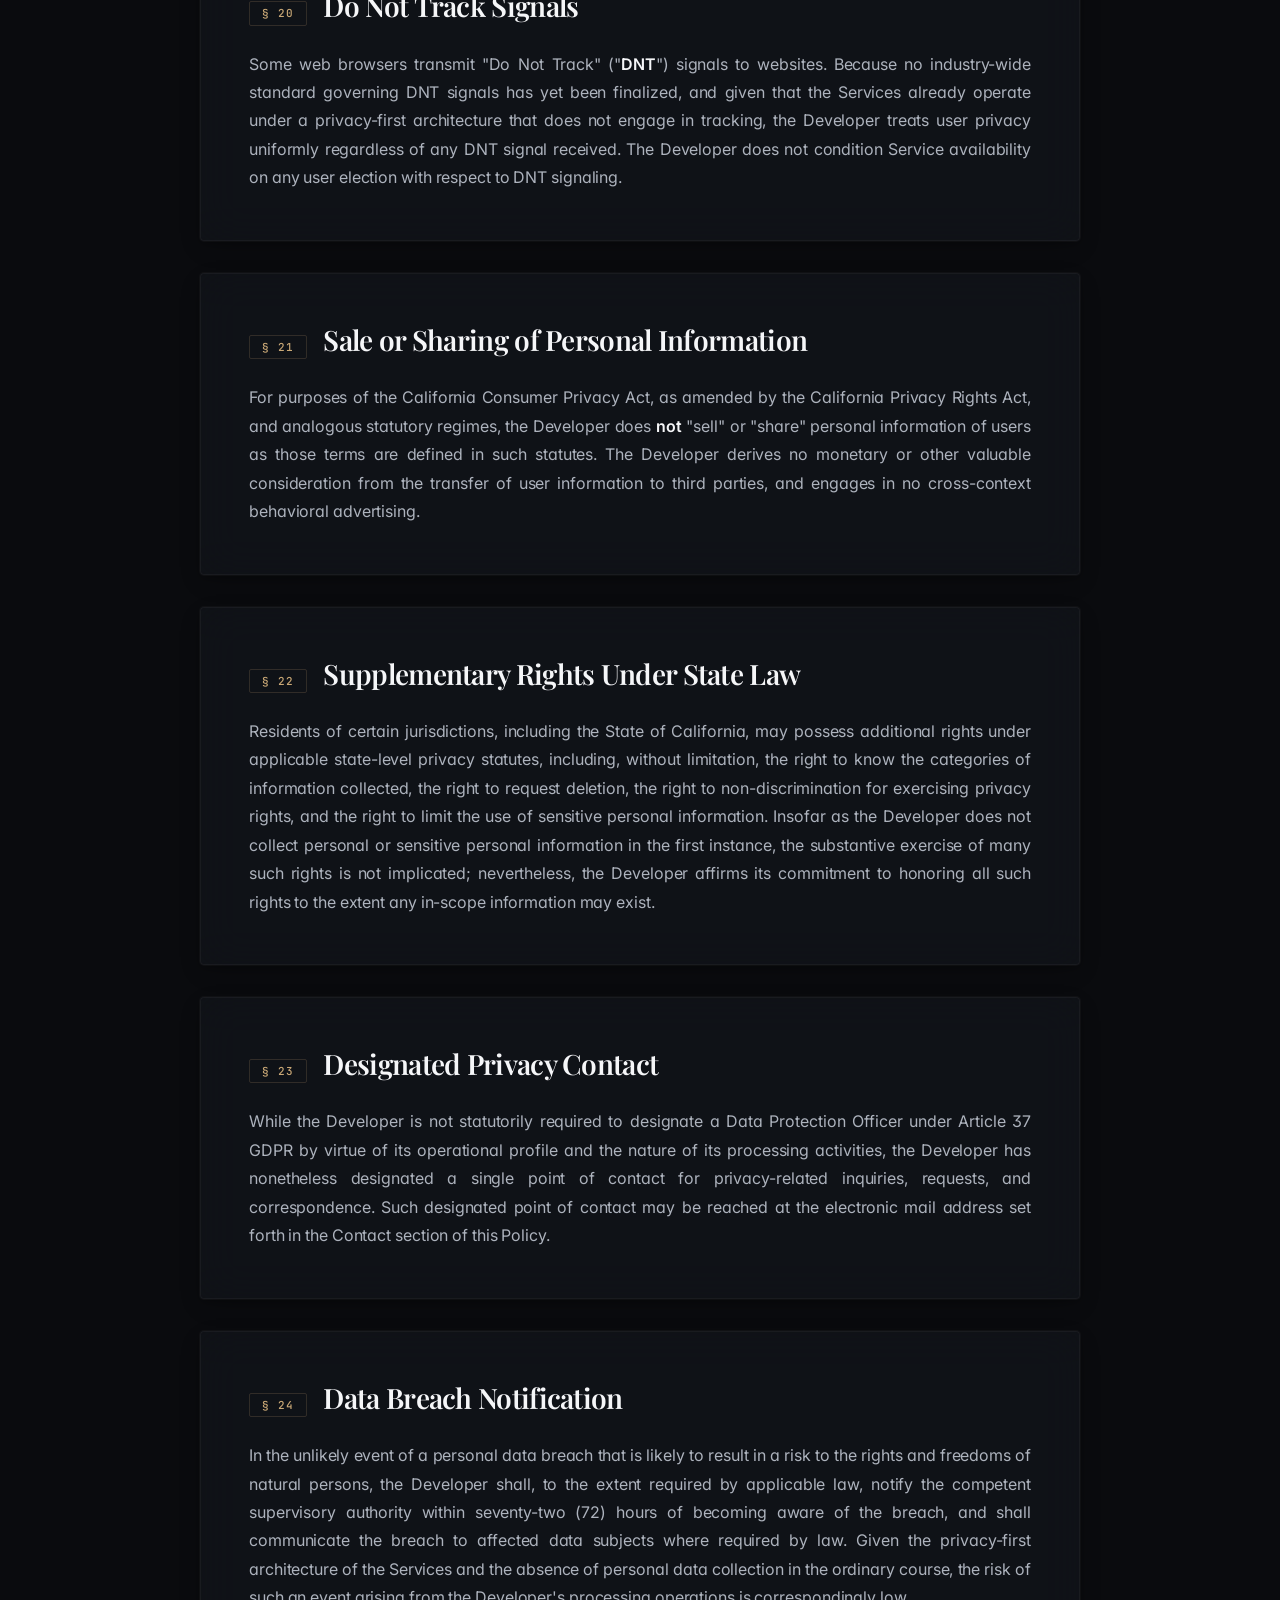
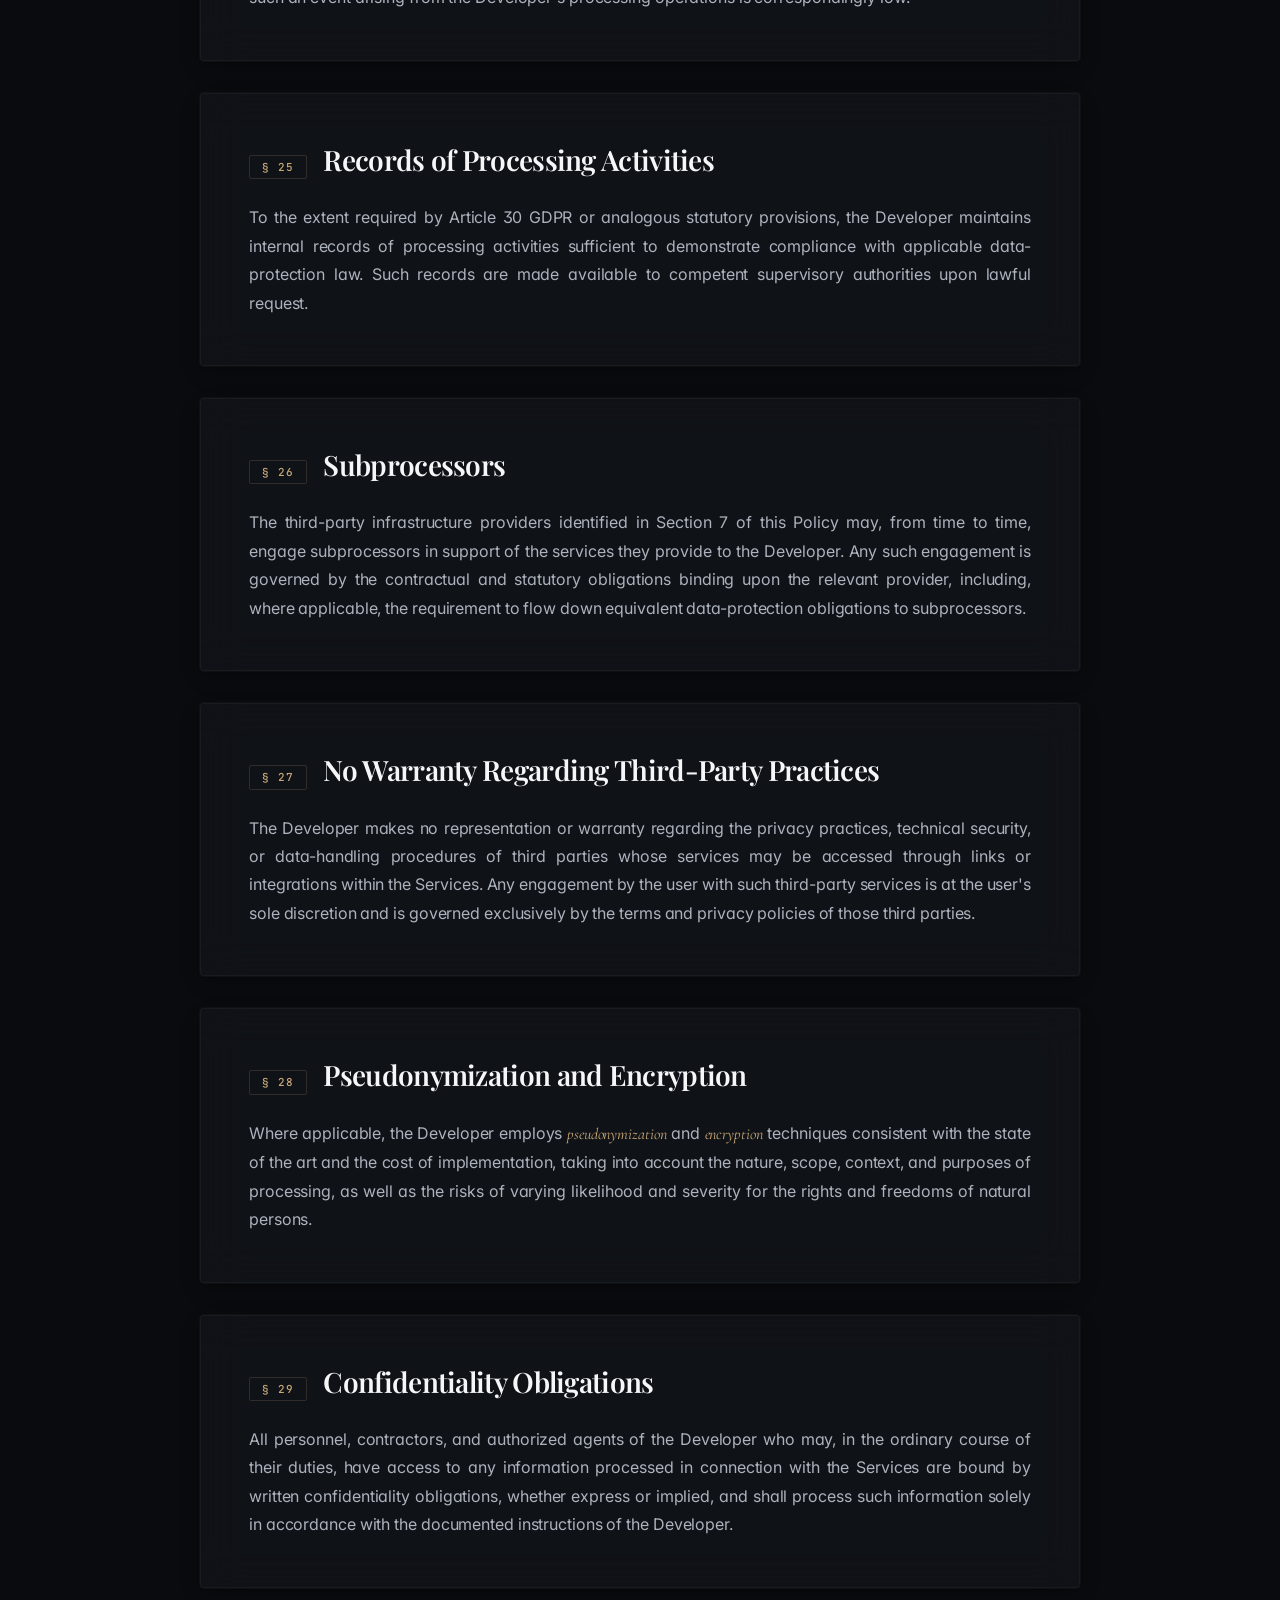
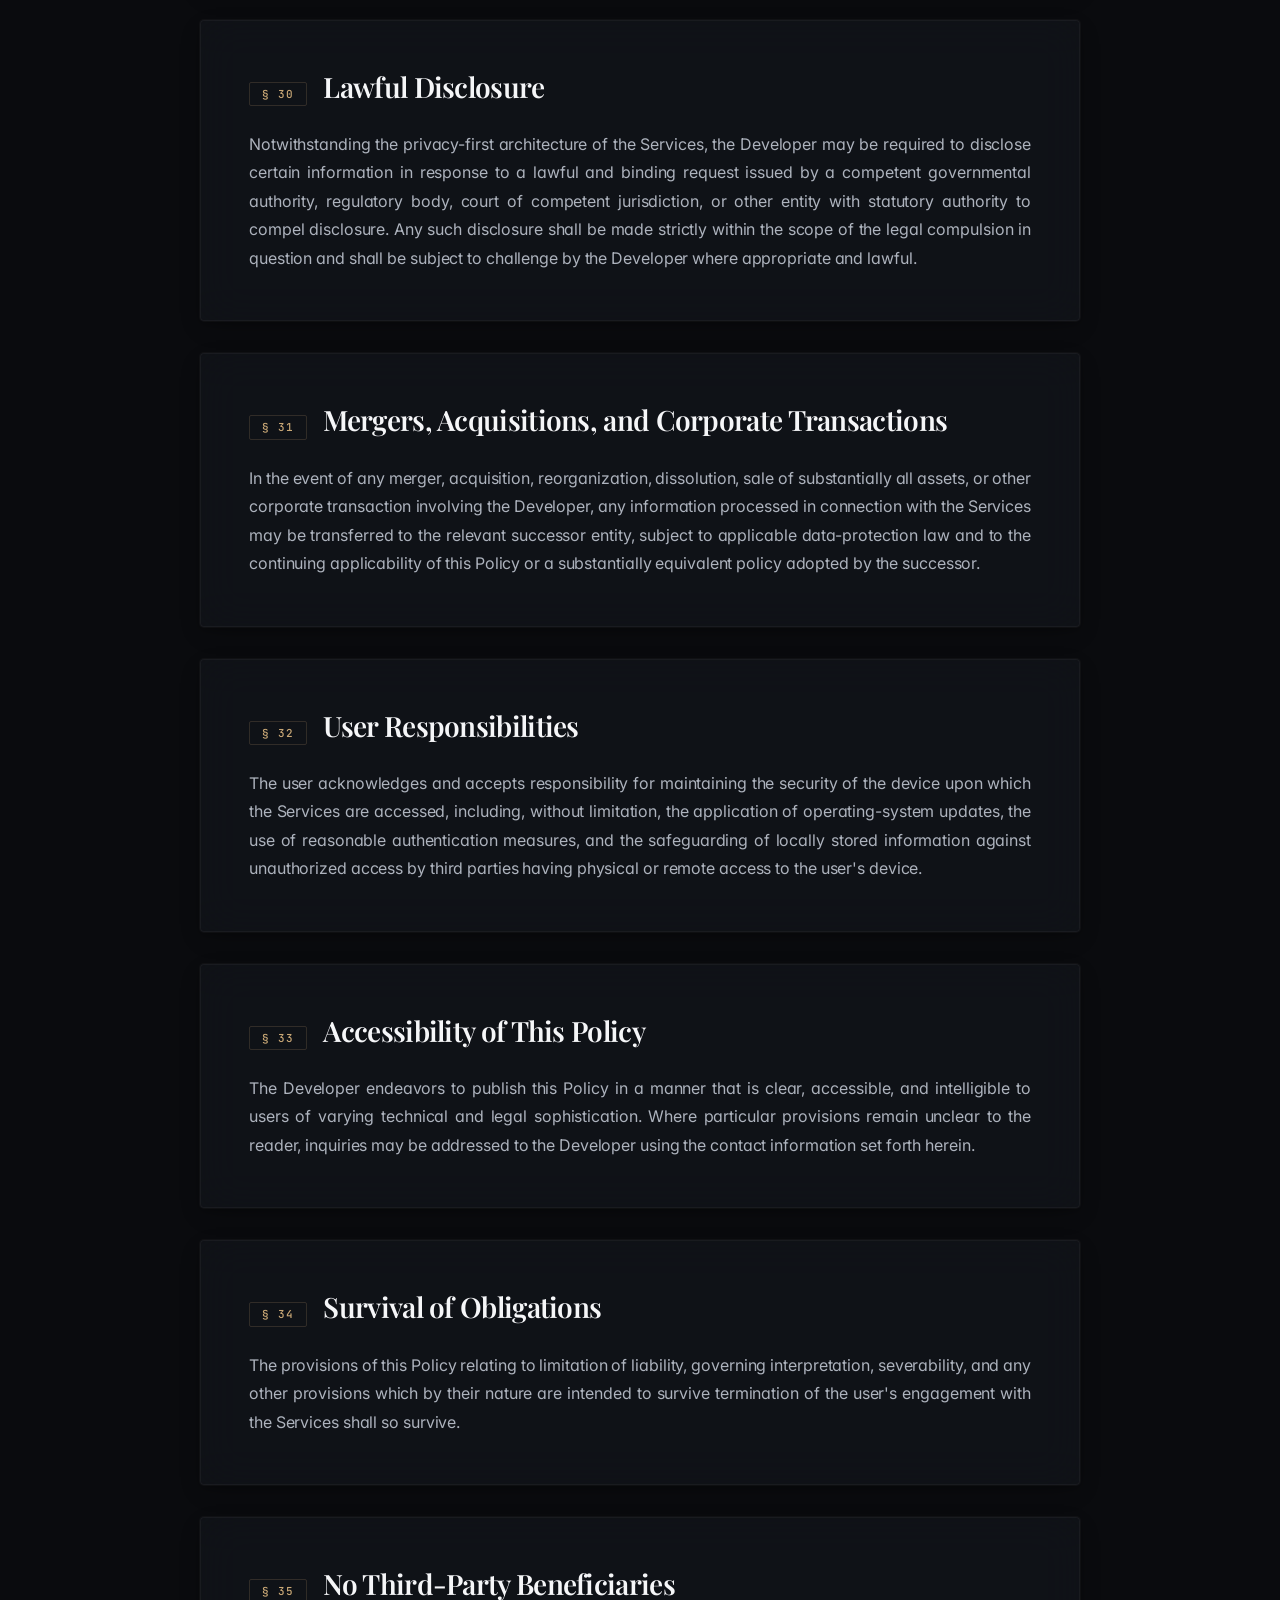
==== commit 81d8746e: "Add files via upload" ====
--- a/privacy-policy.html
+++ b/privacy-policy.html
@@ -87,7 +87,7 @@
   a, button, [role="button"], input, textarea, label { cursor: none; }
 }
 
-.selectable, .selectable *,
+/* All text content is locked — only interactive elements remain selectable */
 a, a *, button, button *, input, textarea {
   -webkit-user-select: text;
   -moz-user-select: text;
@@ -192,6 +192,20 @@
 @keyframes shimmer {
   0% { background-position: 200% 0; }
   100% { background-position: -200% 0; }
+}
+
+/* ─── CINEMATIC PAGE TRANSITION ─── */
+.page-transition {
+  position: fixed;
+  inset: 0;
+  z-index: 9500;
+  pointer-events: none;
+  background: var(--bg-0);
+  transform: translateY(0);
+  transition: transform 1.0s cubic-bezier(0.86, 0, 0.07, 1);
+}
+.page-transition.lift {
+  transform: translateY(-100%);
 }
 
 /* Reading progress — 2px */
@@ -235,17 +249,22 @@
 .back-arrow {
   position: fixed;
   top: 22px; left: var(--gutter);
-  width: 40px; height: 40px;
-  display: flex; align-items: center; justify-content: center;
+  padding: 10px 18px;
+  display: inline-flex; align-items: center;
   background: var(--bg-glass-strong);
   backdrop-filter: blur(16px) saturate(140%);
   -webkit-backdrop-filter: blur(16px) saturate(140%);
   border: 1px solid var(--ln-warm-2);
-  border-radius: 50%;
+  border-radius: 2px;
   color: var(--acc-1);
   text-decoration: none;
   z-index: 200;
   box-shadow: var(--ao-2);
+  font-family: var(--font-italic);
+  font-size: 15px;
+  font-style: italic;
+  font-weight: 500;
+  letter-spacing: 0.05em;
   transition: all 0.5s var(--ease);
 }
 .back-arrow:hover {
@@ -539,6 +558,49 @@
   line-height: 2;
   color: var(--tx-4);
 }
+
+/* ─── RETURN HOME BUTTON ─── */
+.return-home-btn {
+  display: inline-flex;
+  align-items: center;
+  gap: 12px;
+  margin-top: 40px;
+  padding: 16px 36px;
+  background: linear-gradient(180deg, rgba(201,168,118,0.04), rgba(201,168,118,0.08));
+  border: 1px solid var(--ln-warm-2);
+  border-radius: 2px;
+  color: var(--acc-1);
+  text-decoration: none;
+  font-family: var(--font-mono);
+  font-size: 10.5px;
+  font-weight: 500;
+  letter-spacing: 0.22em;
+  text-transform: uppercase;
+  position: relative;
+  overflow: hidden;
+  box-shadow: var(--ao-1);
+  transition: all 0.5s var(--ease);
+}
+.return-home-btn::before {
+  content: '';
+  position: absolute;
+  inset: 0;
+  background: linear-gradient(90deg, transparent, rgba(201, 168, 118, 0.14), transparent);
+  transform: translateX(-100%);
+  transition: transform 0.8s var(--ease);
+}
+.return-home-btn:hover {
+  color: var(--tx-0);
+  border-color: var(--acc-1);
+  transform: translateY(-2px);
+  box-shadow: var(--ao-2), 0 16px 40px -20px rgba(201, 168, 118, 0.45);
+}
+.return-home-btn:hover::before { transform: translateX(100%); }
+.return-home-arrow {
+  font-size: 14px;
+  transition: transform 0.4s var(--ease);
+}
+.return-home-btn:hover .return-home-arrow { transform: translateX(6px); }
 
 /* Back to top */
 .back-to-top {
@@ -586,8 +648,9 @@
 @media (max-width: 720px) {
   .container { padding: 80px 20px 80px; }
   .doc-meta { grid-template-columns: 1fr; padding: 24px; gap: 16px; }
-  .back-arrow, .theme-toggle { top: 16px; width: 38px; height: 38px; }
-  .back-arrow { left: 16px; }
+  .back-arrow, .theme-toggle { top: 16px; }
+  .back-arrow { left: 16px; padding: 8px 14px; font-size: 14px; }
+  .theme-toggle { width: 38px; height: 38px; }
   .theme-toggle { right: 16px; }
   section { padding: var(--u-6); }
   section h2 { flex-wrap: wrap; gap: 10px; font-size: 20px; }
@@ -624,15 +687,15 @@
 <div class="cursor-glow" id="cursorGlow"></div>
 <div class="cursor-dot" id="cursorDot"></div>
 
+<!-- Cinematic page-transition curtain -->
+<div class="page-transition" id="pageTransition"></div>
+
 <!-- Reading progress bar (2px) -->
 <div class="reading-progress" id="readingProgress"></div>
 
-<!-- Back arrow -->
+<!-- Back to Lite Labs -->
 <a href="https://litelabsg.github.io/" class="back-arrow" title="Back to Lite Labs" aria-label="Back to Lite Labs" draggable="false">
-  <svg width="18" height="18" viewBox="0 0 24 24" fill="none" stroke="currentColor" stroke-width="2" stroke-linecap="round" stroke-linejoin="round">
-    <line x1="19" y1="12" x2="5" y2="12"/>
-    <polyline points="12 19 5 12 12 5"/>
-  </svg>
+  Lite Labs
 </a>
 
 <!-- Theme toggle -->
@@ -671,21 +734,21 @@
     <span class="doc-meta-value">Global</span>
   </div>
 </div>
-<div class="preamble selectable">
+<div class="preamble">
   <div class="preamble-eyebrow">Preamble</div>
   <p>This Privacy Policy (the "<strong>Policy</strong>") sets forth the principles, practices, and commitments by which <strong>Lite Labs</strong>, acting as a boutique software developer (hereinafter referred to as "<strong>Lite Labs</strong>", the "<strong>Developer</strong>", "<strong>we</strong>", "<strong>our</strong>", or "<strong>us</strong>"), processes information in connection with the digital products, services, websites, and applications it designs, develops, publishes, and makes available to end users (collectively, the "<strong>Services</strong>").</p>
   <p>The Developer has been architected from inception around a privacy-first design philosophy, anchored in the principles of <em>data minimization</em>, <em>purpose limitation</em>, and <em>transparency</em>. This Policy is intended to provide a clear, comprehensive, and legally sound description of those practices, and to articulate the rights afforded to individuals interacting with the Services, in alignment with international privacy and data-protection frameworks, including but not limited to the European Union General Data Protection Regulation ("<strong>GDPR</strong>"), the United Kingdom Data Protection Act 2018 ("<strong>UK DPA</strong>"), the California Consumer Privacy Act, as amended by the California Privacy Rights Act ("<strong>CCPA/CPRA</strong>"), and analogous statutory regimes operative in other jurisdictions.</p>
-</div><section class="selectable">
+</div><section>
   <h2><span class="sec-num">&sect; 1</span> Scope and Applicability</h2>
   <p>This Policy applies to all Services published or operated by Lite Labs and governs the information practices associated therewith. By accessing, installing, or otherwise utilizing the Services, the user acknowledges that they have read, understood, and accepted the terms of this Policy. To the maximum extent permitted by applicable law, this Policy constitutes the complete and exclusive statement of the Developer's information-handling practices with respect to the Services and supersedes any prior representations, communications, or understandings.</p>
   <p>The Developer reserves the right to issue product-specific addenda or supplemental privacy notices where particular Services require additional disclosures. In the event of a conflict between this Policy and any such product-specific addendum, the terms of the addendum shall prevail solely with respect to the Service to which it applies.</p>
 </section>
-<section class="selectable">
+<section>
   <h2><span class="sec-num">&sect; 2</span> Privacy-First Architectural Philosophy</h2>
   <p>The Developer designs its Services in accordance with the principles of privacy by design and privacy by default, as articulated in Article 25 of the GDPR and analogous international standards. The Developer implements <em>technical and organizational measures</em> calibrated to ensure that, by default, only the minimum information necessary for the legitimate operation and improvement of a Service is processed.</p>
   <p>The Developer does not engage in user profiling, automated decision-making producing legal or similarly significant effects, behavioral advertising, cross-context tracking, identity resolution, or the construction of individualized data dossiers. The Services are not designed to identify individual users, and the architectural choices underlying them reflect that commitment.</p>
 </section>
-<section class="selectable">
+<section>
   <h2><span class="sec-num">&sect; 3</span> Information the Developer Does Not Collect</h2>
   <p>In furtherance of the principle of data minimization, the Developer does <strong>not</strong> collect, store, transmit, sell, license, or otherwise process the following categories of personal information through its Services:</p>
   <ul>
@@ -701,7 +764,7 @@
     <li>Any "<strong>special categories</strong>" of personal data within the meaning of Article 9 GDPR (including, <em>inter alia</em>, racial or ethnic origin, political opinions, religious or philosophical beliefs, trade-union membership, genetic data, sexual orientation, or sex life).</li>
   </ul>
 </section>
-<section class="selectable">
+<section>
   <h2><span class="sec-num">&sect; 4</span> Anonymous Usage Analytics</h2>
   <p>To support the ongoing development, stability, and qualitative improvement of its Services, the Developer collects a limited set of <strong>fully anonymous, aggregate analytics</strong>. Such processing is undertaken in reliance upon the lawful basis of <em>legitimate interests</em> (Article 6(1)(f) GDPR), specifically the legitimate interest of the Developer in understanding aggregate Service usage in order to identify defects, improve performance, and prioritize product development.</p>
   <p>The categories of anonymous analytics processed are limited to the following:</p>
@@ -725,7 +788,7 @@
     <li>No data is shared with the analytics provider, or any other party, for advertising purposes.</li>
   </ul>
 </section>
-<section class="selectable">
+<section>
   <h2><span class="sec-num">&sect; 5</span> Local Device Storage</h2>
   <p>Certain Services offered by the Developer make use of <em>local storage</em> mechanisms provided by the user's browser or operating environment in order to retain user preferences, session state, and other information necessary to the operation of the Service. Such locally stored information:</p>
   <ul>
@@ -735,12 +798,12 @@
     <li>May be cleared by the user at any time through native browser or operating-system controls, or through reset functionality provided within the Service.</li>
   </ul>
 </section>
-<section class="selectable">
+<section>
   <h2><span class="sec-num">&sect; 6</span> Absence of Advertising and Behavioral Tracking</h2>
   <p>The Services do not contain, embed, integrate, or otherwise rely upon any form of advertising network, behavioral tracking technology, advertising software development kit, or interest-based advertising mechanism. Specifically, the Services contain no display advertising, no interstitial advertising, no video advertising, no rewarded advertising, no native or in-feed advertising, and no affiliate marketing integrations.</p>
   <p>The Developer does not participate in advertising auctions, real-time bidding systems, or similar advertising infrastructure, whether directly or indirectly.</p>
 </section>
-<section class="selectable">
+<section>
   <h2><span class="sec-num">&sect; 7</span> Third-Party Infrastructure Providers</h2>
   <p>In the course of delivering its Services, the Developer relies upon a limited set of third-party infrastructure providers, each of which is subject to its own privacy policy and contractual data-handling obligations. These providers function in the capacity of data processors or independent controllers, as the case may be, and operate under their own legal frameworks. The principal categories of third-party infrastructure utilized include:</p>
   <ul>
@@ -751,7 +814,7 @@
   </ul>
   <p>Users are encouraged to consult the privacy policies of any third-party services prior to engaging with such services. The Developer does not assume responsibility for the privacy practices of third parties beyond the commercially reasonable due-diligence measures taken when selecting infrastructure providers.</p>
 </section>
-<section class="selectable">
+<section>
   <h2><span class="sec-num">&sect; 8</span> Legal Bases for Processing</h2>
   <p>To the extent that any processing carried out in connection with the Services constitutes the processing of personal data within the meaning of applicable data-protection law, such processing is undertaken upon one or more of the following lawful bases:</p>
   <ul>
@@ -761,12 +824,12 @@
     <li><strong>Consent</strong> (Article 6(1)(a) GDPR), where the data subject has provided clear affirmative consent to the processing of personal data for one or more specific purposes.</li>
   </ul>
 </section>
-<section class="selectable">
+<section>
   <h2><span class="sec-num">&sect; 9</span> Data Retention</h2>
   <p>The Developer adheres to the principle of <em>storage limitation</em>. Personal information, to the limited extent it is processed at all, is retained only for so long as is necessary to fulfill the purposes for which it was collected, or as required by applicable law. Anonymous analytics data is retained in accordance with the default retention parameters of the relevant analytics provider, configured at the most privacy-protective settings reasonably available.</p>
   <p>Locally stored information remains upon the user's device until cleared by the user or removed through normal device or browser maintenance.</p>
 </section>
-<section class="selectable">
+<section>
   <h2><span class="sec-num">&sect; 10</span> Rights of Data Subjects</h2>
   <p>Although the privacy-first architecture of the Services is structured such that the Developer does not, in the ordinary course, hold personal data capable of triggering formal data-subject rights, the Developer nonetheless affirms the rights conferred upon data subjects under applicable data-protection law. Subject to the conditions and limitations prescribed by such law, data subjects may have the right to:</p>
   <ul>
@@ -781,31 +844,31 @@
   </ul>
   <p>Requests in relation to the exercise of these rights may be directed to the contact address specified at the end of this Policy. The Developer will respond to such requests within the timeframes prescribed by applicable law.</p>
 </section>
-<section class="selectable">
+<section>
   <h2><span class="sec-num">&sect; 11</span> Technical and Organizational Security Measures</h2>
   <p>The Developer implements <em>commercially reasonable</em> technical and organizational measures designed to safeguard the integrity, confidentiality, and availability of information processed in connection with the Services. Such measures include, without limitation, the exclusive delivery of Services over secure transport protocols, the avoidance of unnecessary data collection, and the principle of limiting third-party integrations to those strictly required for Service operation.</p>
   <p>Notwithstanding the foregoing, no method of electronic transmission or storage can be guaranteed to be absolutely secure. To the maximum extent permitted by applicable law, the Developer disclaims liability for any unauthorized access, alteration, disclosure, or destruction of information arising from circumstances beyond its reasonable control.</p>
 </section>
-<section class="selectable">
+<section>
   <h2><span class="sec-num">&sect; 12</span> International Data Transfers</h2>
   <p>To the limited extent that any information processed in connection with the Services is transferred across international borders, such transfers are conducted in compliance with applicable cross-border transfer requirements, including, where applicable, the implementation of appropriate safeguards such as standard contractual clauses adopted by the European Commission, or transfers to jurisdictions benefiting from an adequacy decision under Article 45 GDPR.</p>
 </section>
-<section class="selectable">
+<section>
   <h2><span class="sec-num">&sect; 13</span> Limitation of Liability</h2>
   <p>To the maximum extent permitted by applicable law, the aggregate liability of the Developer arising from or in connection with this Policy, or any information practices described herein, shall be limited to direct damages actually incurred. In no event shall the Developer be liable for any indirect, incidental, consequential, exemplary, or punitive damages, whether arising in contract, tort (including negligence), or otherwise, regardless of whether the Developer has been advised of the possibility of such damages.</p>
   <p>Nothing in this Policy excludes or limits any liability that cannot be excluded or limited under applicable law.</p>
 </section>
-<section class="selectable">
+<section>
   <h2><span class="sec-num">&sect; 14</span> Governing Interpretation and Severability</h2>
   <p>This Policy shall be interpreted in a manner consistent with the principles set forth in the GDPR and other applicable international data-protection frameworks. In the event of any inconsistency between the English-language version of this Policy and any translated version, the English-language version shall govern.</p>
   <p>If any provision of this Policy is held to be invalid, illegal, or unenforceable by a court of competent jurisdiction, the remaining provisions shall continue in full force and effect, and the invalid provision shall be construed in a manner that most closely reflects its original intent and complies with applicable law.</p>
 </section>
-<section class="selectable">
+<section>
   <h2><span class="sec-num">&sect; 15</span> Amendments to This Policy</h2>
   <p>The Developer reserves the right to amend, modify, or update this Policy from time to time in order to reflect evolving operational practices, technological developments, legal or regulatory requirements, or other legitimate considerations. When such amendments are made, the "Last Updated" date appearing at the head of this document shall be revised accordingly. Material amendments shall, where reasonably practicable, be accompanied by appropriate prominent notice through the Services.</p>
   <p>Continued use of the Services following the effective date of any amendment shall constitute acceptance of the amended terms.</p>
 </section>
-<section class="selectable">
+<section>
   <h2><span class="sec-num">&sect; 16</span> Regulatory Compliance</h2>
   <p>This Policy has been drafted with a view to substantive compliance with internationally recognized privacy and data-protection frameworks, including, without limitation:</p>
   <ul>
@@ -817,103 +880,103 @@
   </ul>
   <p>This Policy is further designed to operate in conformity with the developer-policy requirements of the principal application distribution platforms upon which the Services are made available.</p>
 </section>
-<section class="selectable">
+<section>
   <h2><span class="sec-num">&sect; 17</span> Cookies and Similar Technologies</h2>
   <p>The Services do not deploy persistent third-party tracking cookies for behavioral advertising or cross-site profiling. Where cookies or comparable browser-storage mechanisms are utilized at all, such utilization is strictly limited to functional necessity (such as session continuity, user-selected preferences, and security tokens). Users may, at all times, configure their browser to refuse or selectively accept cookies; such configuration may, however, affect the functional integrity of certain Services.</p>
 </section>
-<section class="selectable">
+<section>
   <h2><span class="sec-num">&sect; 18</span> Aggregated and De-Identified Information</h2>
   <p>The Developer may aggregate, anonymize, or otherwise de-identify information collected in connection with the Services in such a manner that the resulting data set is no longer capable of being associated, directly or indirectly, with any identified or identifiable natural person. Such aggregated or de-identified information shall, to the maximum extent permitted by applicable law, fall outside the scope of personal data and may be retained and processed by the Developer without restriction for legitimate operational, statistical, and research purposes.</p>
 </section>
-<section class="selectable">
+<section>
   <h2><span class="sec-num">&sect; 19</span> Automated Decision-Making and Profiling</h2>
   <p>The Developer does not engage in automated decision-making, including profiling, that produces legal effects concerning the user or similarly significantly affects the user, within the meaning of Article 22 GDPR. The Services contain no algorithmic systems designed to evaluate personal aspects of users, including the analysis or prediction of performance, economic situation, health, personal preferences, interests, reliability, behavior, location, or movements.</p>
 </section>
-<section class="selectable">
+<section>
   <h2><span class="sec-num">&sect; 20</span> Do Not Track Signals</h2>
   <p>Some web browsers transmit "Do Not Track" ("<strong>DNT</strong>") signals to websites. Because no industry-wide standard governing DNT signals has yet been finalized, and given that the Services already operate under a privacy-first architecture that does not engage in tracking, the Developer treats user privacy uniformly regardless of any DNT signal received. The Developer does not condition Service availability on any user election with respect to DNT signaling.</p>
 </section>
-<section class="selectable">
+<section>
   <h2><span class="sec-num">&sect; 21</span> Sale or Sharing of Personal Information</h2>
   <p>For purposes of the California Consumer Privacy Act, as amended by the California Privacy Rights Act, and analogous statutory regimes, the Developer does <strong>not</strong> "sell" or "share" personal information of users as those terms are defined in such statutes. The Developer derives no monetary or other valuable consideration from the transfer of user information to third parties, and engages in no cross-context behavioral advertising.</p>
 </section>
-<section class="selectable">
+<section>
   <h2><span class="sec-num">&sect; 22</span> Supplementary Rights Under State Law</h2>
   <p>Residents of certain jurisdictions, including the State of California, may possess additional rights under applicable state-level privacy statutes, including, without limitation, the right to know the categories of information collected, the right to request deletion, the right to non-discrimination for exercising privacy rights, and the right to limit the use of sensitive personal information. Insofar as the Developer does not collect personal or sensitive personal information in the first instance, the substantive exercise of many such rights is not implicated; nevertheless, the Developer affirms its commitment to honoring all such rights to the extent any in-scope information may exist.</p>
 </section>
-<section class="selectable">
+<section>
   <h2><span class="sec-num">&sect; 23</span> Designated Privacy Contact</h2>
   <p>While the Developer is not statutorily required to designate a Data Protection Officer under Article 37 GDPR by virtue of its operational profile and the nature of its processing activities, the Developer has nonetheless designated a single point of contact for privacy-related inquiries, requests, and correspondence. Such designated point of contact may be reached at the electronic mail address set forth in the Contact section of this Policy.</p>
 </section>
-<section class="selectable">
+<section>
   <h2><span class="sec-num">&sect; 24</span> Data Breach Notification</h2>
   <p>In the unlikely event of a personal data breach that is likely to result in a risk to the rights and freedoms of natural persons, the Developer shall, to the extent required by applicable law, notify the competent supervisory authority within seventy-two (72) hours of becoming aware of the breach, and shall communicate the breach to affected data subjects where required by law. Given the privacy-first architecture of the Services and the absence of personal data collection in the ordinary course, the risk of such an event arising from the Developer's processing operations is correspondingly low.</p>
 </section>
-<section class="selectable">
+<section>
   <h2><span class="sec-num">&sect; 25</span> Records of Processing Activities</h2>
   <p>To the extent required by Article 30 GDPR or analogous statutory provisions, the Developer maintains internal records of processing activities sufficient to demonstrate compliance with applicable data-protection law. Such records are made available to competent supervisory authorities upon lawful request.</p>
 </section>
-<section class="selectable">
+<section>
   <h2><span class="sec-num">&sect; 26</span> Subprocessors</h2>
   <p>The third-party infrastructure providers identified in Section 7 of this Policy may, from time to time, engage subprocessors in support of the services they provide to the Developer. Any such engagement is governed by the contractual and statutory obligations binding upon the relevant provider, including, where applicable, the requirement to flow down equivalent data-protection obligations to subprocessors.</p>
 </section>
-<section class="selectable">
+<section>
   <h2><span class="sec-num">&sect; 27</span> No Warranty Regarding Third-Party Practices</h2>
   <p>The Developer makes no representation or warranty regarding the privacy practices, technical security, or data-handling procedures of third parties whose services may be accessed through links or integrations within the Services. Any engagement by the user with such third-party services is at the user's sole discretion and is governed exclusively by the terms and privacy policies of those third parties.</p>
 </section>
-<section class="selectable">
+<section>
   <h2><span class="sec-num">&sect; 28</span> Pseudonymization and Encryption</h2>
   <p>Where applicable, the Developer employs <em>pseudonymization</em> and <em>encryption</em> techniques consistent with the state of the art and the cost of implementation, taking into account the nature, scope, context, and purposes of processing, as well as the risks of varying likelihood and severity for the rights and freedoms of natural persons.</p>
 </section>
-<section class="selectable">
+<section>
   <h2><span class="sec-num">&sect; 29</span> Confidentiality Obligations</h2>
   <p>All personnel, contractors, and authorized agents of the Developer who may, in the ordinary course of their duties, have access to any information processed in connection with the Services are bound by written confidentiality obligations, whether express or implied, and shall process such information solely in accordance with the documented instructions of the Developer.</p>
 </section>
-<section class="selectable">
+<section>
   <h2><span class="sec-num">&sect; 30</span> Lawful Disclosure</h2>
   <p>Notwithstanding the privacy-first architecture of the Services, the Developer may be required to disclose certain information in response to a lawful and binding request issued by a competent governmental authority, regulatory body, court of competent jurisdiction, or other entity with statutory authority to compel disclosure. Any such disclosure shall be made strictly within the scope of the legal compulsion in question and shall be subject to challenge by the Developer where appropriate and lawful.</p>
 </section>
-<section class="selectable">
+<section>
   <h2><span class="sec-num">&sect; 31</span> Mergers, Acquisitions, and Corporate Transactions</h2>
   <p>In the event of any merger, acquisition, reorganization, dissolution, sale of substantially all assets, or other corporate transaction involving the Developer, any information processed in connection with the Services may be transferred to the relevant successor entity, subject to applicable data-protection law and to the continuing applicability of this Policy or a substantially equivalent policy adopted by the successor.</p>
 </section>
-<section class="selectable">
+<section>
   <h2><span class="sec-num">&sect; 32</span> User Responsibilities</h2>
   <p>The user acknowledges and accepts responsibility for maintaining the security of the device upon which the Services are accessed, including, without limitation, the application of operating-system updates, the use of reasonable authentication measures, and the safeguarding of locally stored information against unauthorized access by third parties having physical or remote access to the user's device.</p>
 </section>
-<section class="selectable">
+<section>
   <h2><span class="sec-num">&sect; 33</span> Accessibility of This Policy</h2>
   <p>The Developer endeavors to publish this Policy in a manner that is clear, accessible, and intelligible to users of varying technical and legal sophistication. Where particular provisions remain unclear to the reader, inquiries may be addressed to the Developer using the contact information set forth herein.</p>
 </section>
-<section class="selectable">
+<section>
   <h2><span class="sec-num">&sect; 34</span> Survival of Obligations</h2>
   <p>The provisions of this Policy relating to limitation of liability, governing interpretation, severability, and any other provisions which by their nature are intended to survive termination of the user's engagement with the Services shall so survive.</p>
 </section>
-<section class="selectable">
+<section>
   <h2><span class="sec-num">&sect; 35</span> No Third-Party Beneficiaries</h2>
   <p>Save where applicable law expressly provides otherwise, this Policy is not intended to confer, and shall not be construed as conferring, any right or remedy upon any third party not a direct user of the Services.</p>
 </section>
-<section class="selectable">
+<section>
   <h2><span class="sec-num">&sect; 36</span> Force Majeure</h2>
   <p>The Developer shall not be deemed in breach of its obligations under this Policy where its performance is delayed, impeded, or rendered impossible by reason of any cause beyond its reasonable control, including, without limitation, acts of God, governmental restrictions, network outages affecting third-party infrastructure providers, or other comparable events.</p>
 </section>
-<section class="selectable">
+<section>
   <h2><span class="sec-num">&sect; 37</span> No Waiver</h2>
   <p>The failure of the Developer to enforce any provision of this Policy at any time shall not be construed as a waiver of such provision, nor shall it affect the right of the Developer to enforce such provision at a later time.</p>
 </section>
-<section class="selectable">
+<section>
   <h2><span class="sec-num">&sect; 38</span> Independent Provisions</h2>
   <p>Each provision of this Policy shall be construed as independently enforceable, and the invalidity or unenforceability of any single provision shall not affect the validity or enforceability of any other provision.</p>
 </section>
-<section class="selectable">
+<section>
   <h2><span class="sec-num">&sect; 39</span> Headings for Convenience</h2>
   <p>The headings of the sections of this Policy are inserted for convenience of reference only and shall not be deemed to alter, define, or limit the scope or interpretation of the provisions contained herein.</p>
 </section>
-<section class="selectable">
+<section>
   <h2><span class="sec-num">&sect; 40</span> Entire Statement</h2>
   <p>This Policy, together with any product-specific addenda lawfully issued by the Developer, constitutes the entire statement of the Developer's privacy practices with respect to the Services and supersedes all prior or contemporaneous representations, communications, and understandings, whether oral or written, on the subject matter hereof.</p>
 </section>
-<section class="selectable">
+<section>
   <h2><span class="sec-num">&sect; 41</span> Interpretation in Favor of Privacy</h2>
   <p>Where any provision of this Policy is capable of more than one reasonable interpretation, it shall be construed in the manner most favorable to the protection of user privacy and most consistent with the privacy-first principles articulated in Section 2.</p>
 </section>
@@ -929,6 +992,11 @@
     This Privacy Policy is the intellectual property of Lite Labs and may not be reproduced, distributed, or adapted without prior written authorization.<br>
     Document last reviewed January 2026.
   </div>
+
+  <a href="https://litelabsg.github.io/" class="return-home-btn" draggable="false">
+    <span>Return to Lite Labs</span>
+    <span class="return-home-arrow">→</span>
+  </a>
 </div>
 
 </div>
@@ -952,6 +1020,32 @@
   }
   if (document.readyState === 'complete') hideSkeleton();
   else window.addEventListener('load', hideSkeleton);
+
+  // 1b. PAGE TRANSITION — cinematic curtain lift
+  const pageTransition = document.getElementById('pageTransition');
+  function liftCurtain() {
+    setTimeout(() => pageTransition && pageTransition.classList.add('lift'), 100);
+  }
+  if (document.readyState === 'complete') liftCurtain();
+  else window.addEventListener('load', liftCurtain);
+
+  // 1c. NAVIGATE WITH CURTAIN
+  document.addEventListener('click', function(e) {
+    const link = e.target.closest('a[href]');
+    if (!link) return;
+    const href = link.getAttribute('href');
+    if (!href) return;
+    if (href.startsWith('http') || href.startsWith('mailto:') || href.startsWith('tel:') || href.startsWith('#')) return;
+    if (link.target === '_blank') return;
+    e.preventDefault();
+    if (pageTransition) {
+      pageTransition.classList.remove('lift');
+      pageTransition.style.transform = 'translateY(0)';
+      setTimeout(() => { window.location.href = href; }, 700);
+    } else {
+      window.location.href = href;
+    }
+  }, false);
 
   // 2. DUAL-THEME WITH MEMORY
   const STORAGE_KEY = 'litelabs.theme';
@@ -993,36 +1087,27 @@
     updateProgress();
   }
 
-  // 3b. AUTO-HIDE NAV BUTTONS — hide on scroll down, reveal on scroll up
+  // 3b. AUTO-HIDE NAV BUTTONS — show only at top of page
   (function() {
     const backArrow = document.querySelector('.back-arrow');
     const themeBtn = document.querySelector('.theme-toggle');
     if (!backArrow && !themeBtn) return;
 
-    let lastScrollY = window.pageYOffset || 0;
     let ticking = false;
 
     function onScrollDirection() {
       const currentY = window.pageYOffset || 0;
-      const delta = currentY - lastScrollY;
-
-      // At top — always show
+
+      // Only show at the very top
       if (currentY < 80) {
         if (backArrow) backArrow.classList.remove('hidden-on-scroll');
         if (themeBtn) themeBtn.classList.remove('hidden-on-scroll');
-      }
-      // Scrolling down by meaningful amount — hide
-      else if (delta > 6) {
+      } else {
+        // Hide and keep hidden until back to top
         if (backArrow) backArrow.classList.add('hidden-on-scroll');
         if (themeBtn) themeBtn.classList.add('hidden-on-scroll');
       }
-      // Scrolling up by meaningful amount — show
-      else if (delta < -6) {
-        if (backArrow) backArrow.classList.remove('hidden-on-scroll');
-        if (themeBtn) themeBtn.classList.remove('hidden-on-scroll');
-      }
-
-      lastScrollY = currentY;
+
       ticking = false;
     }
 
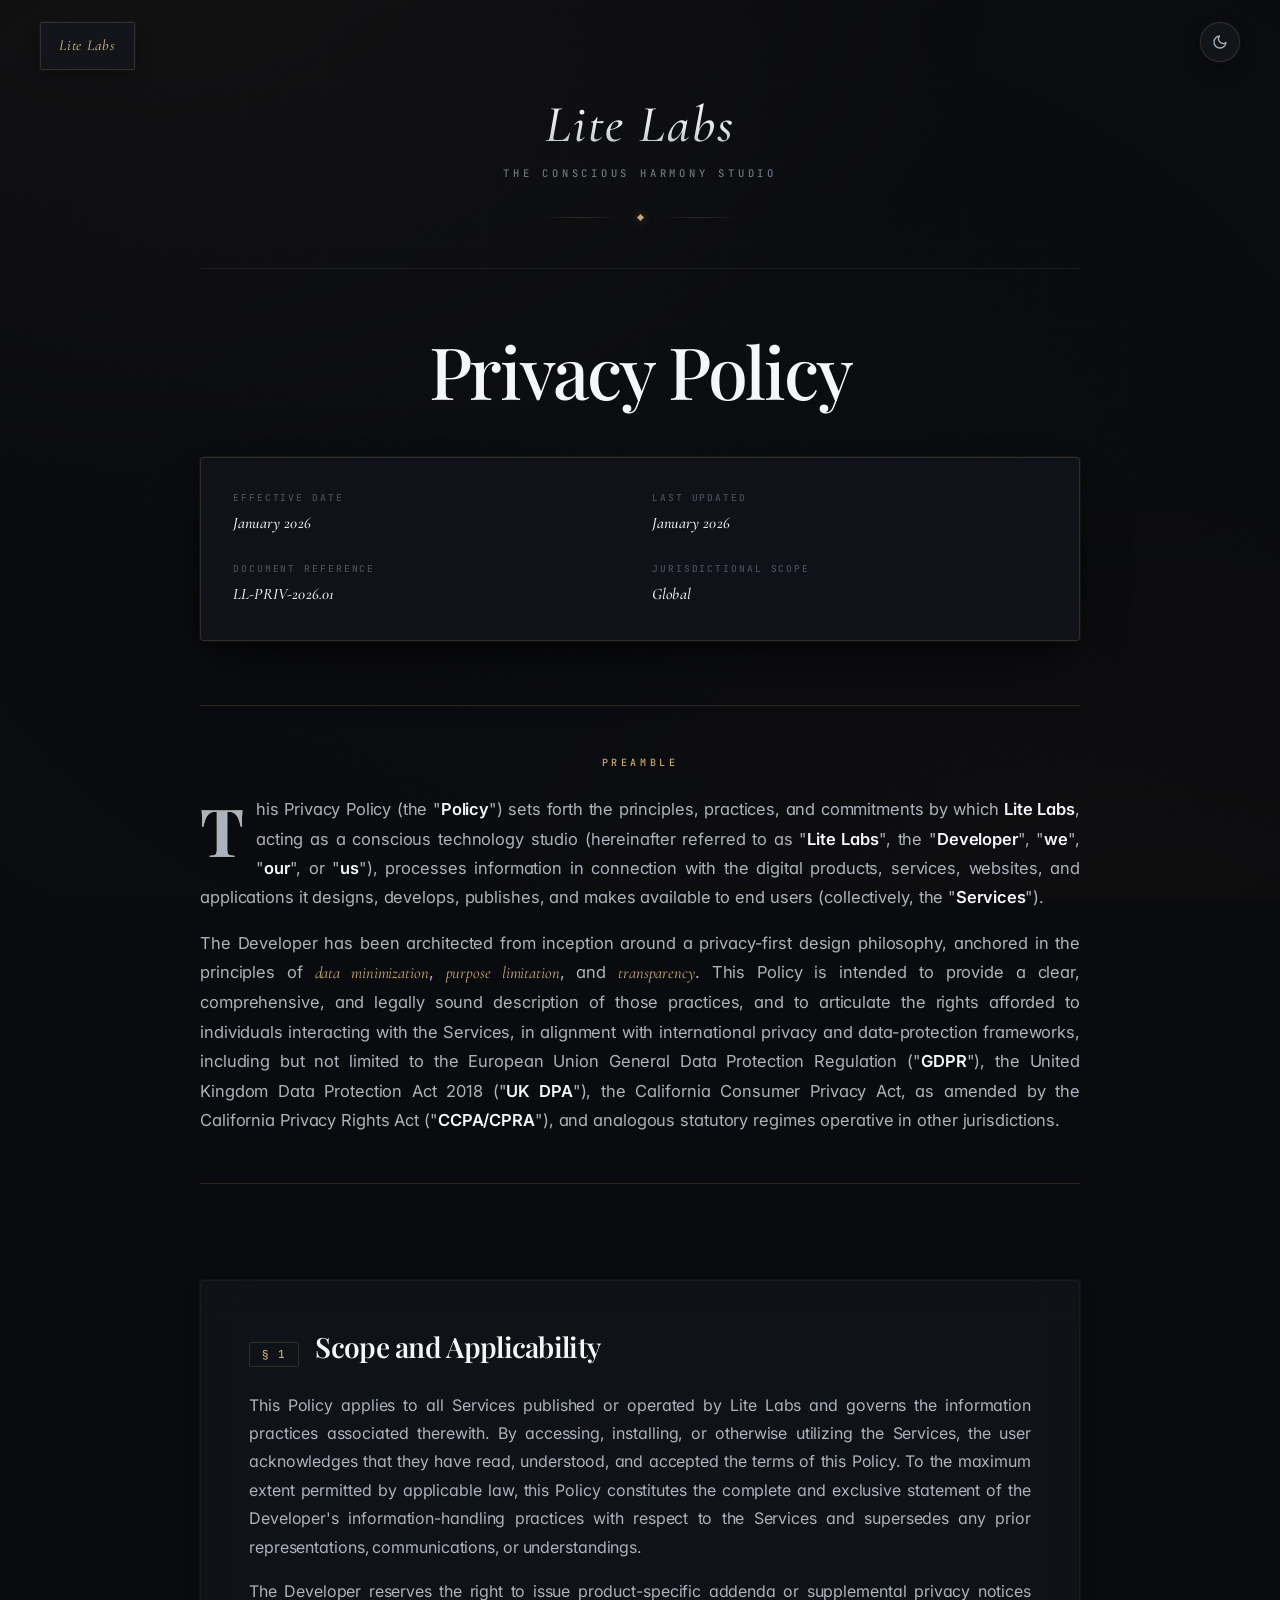
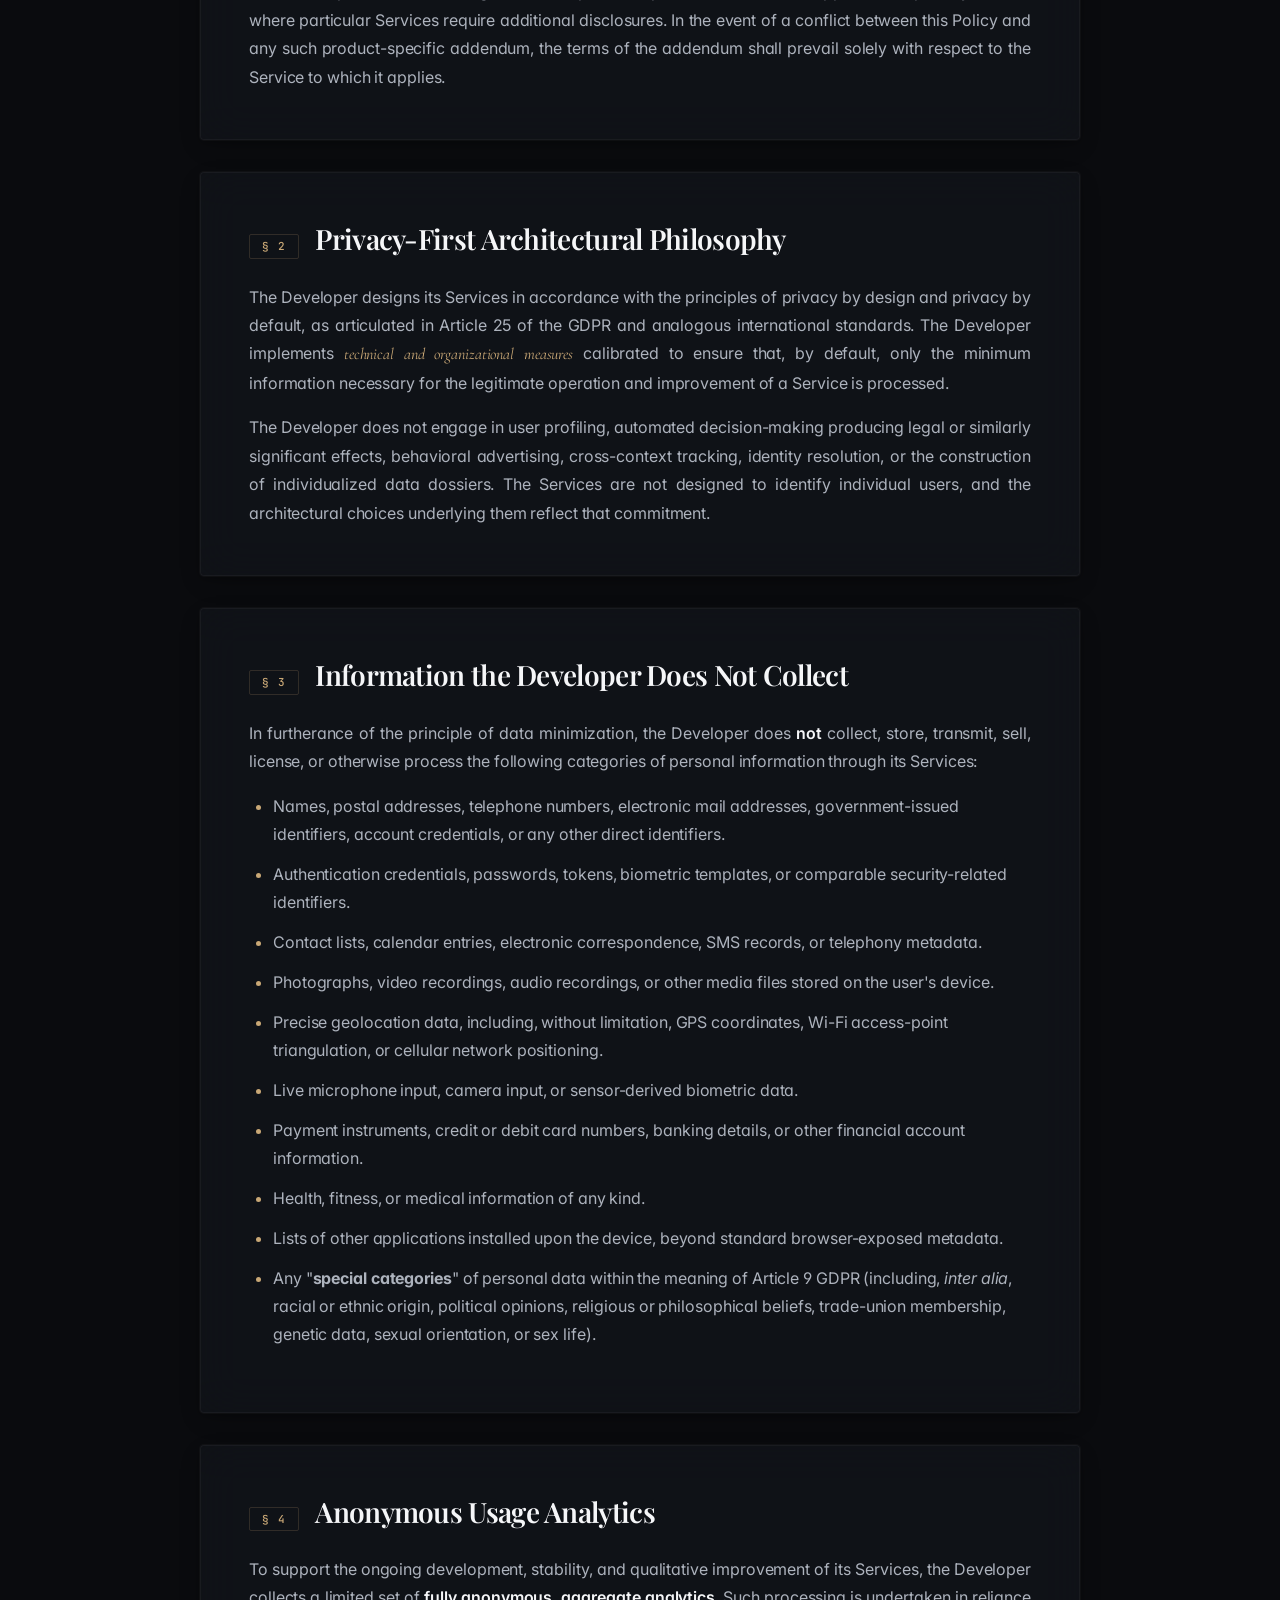
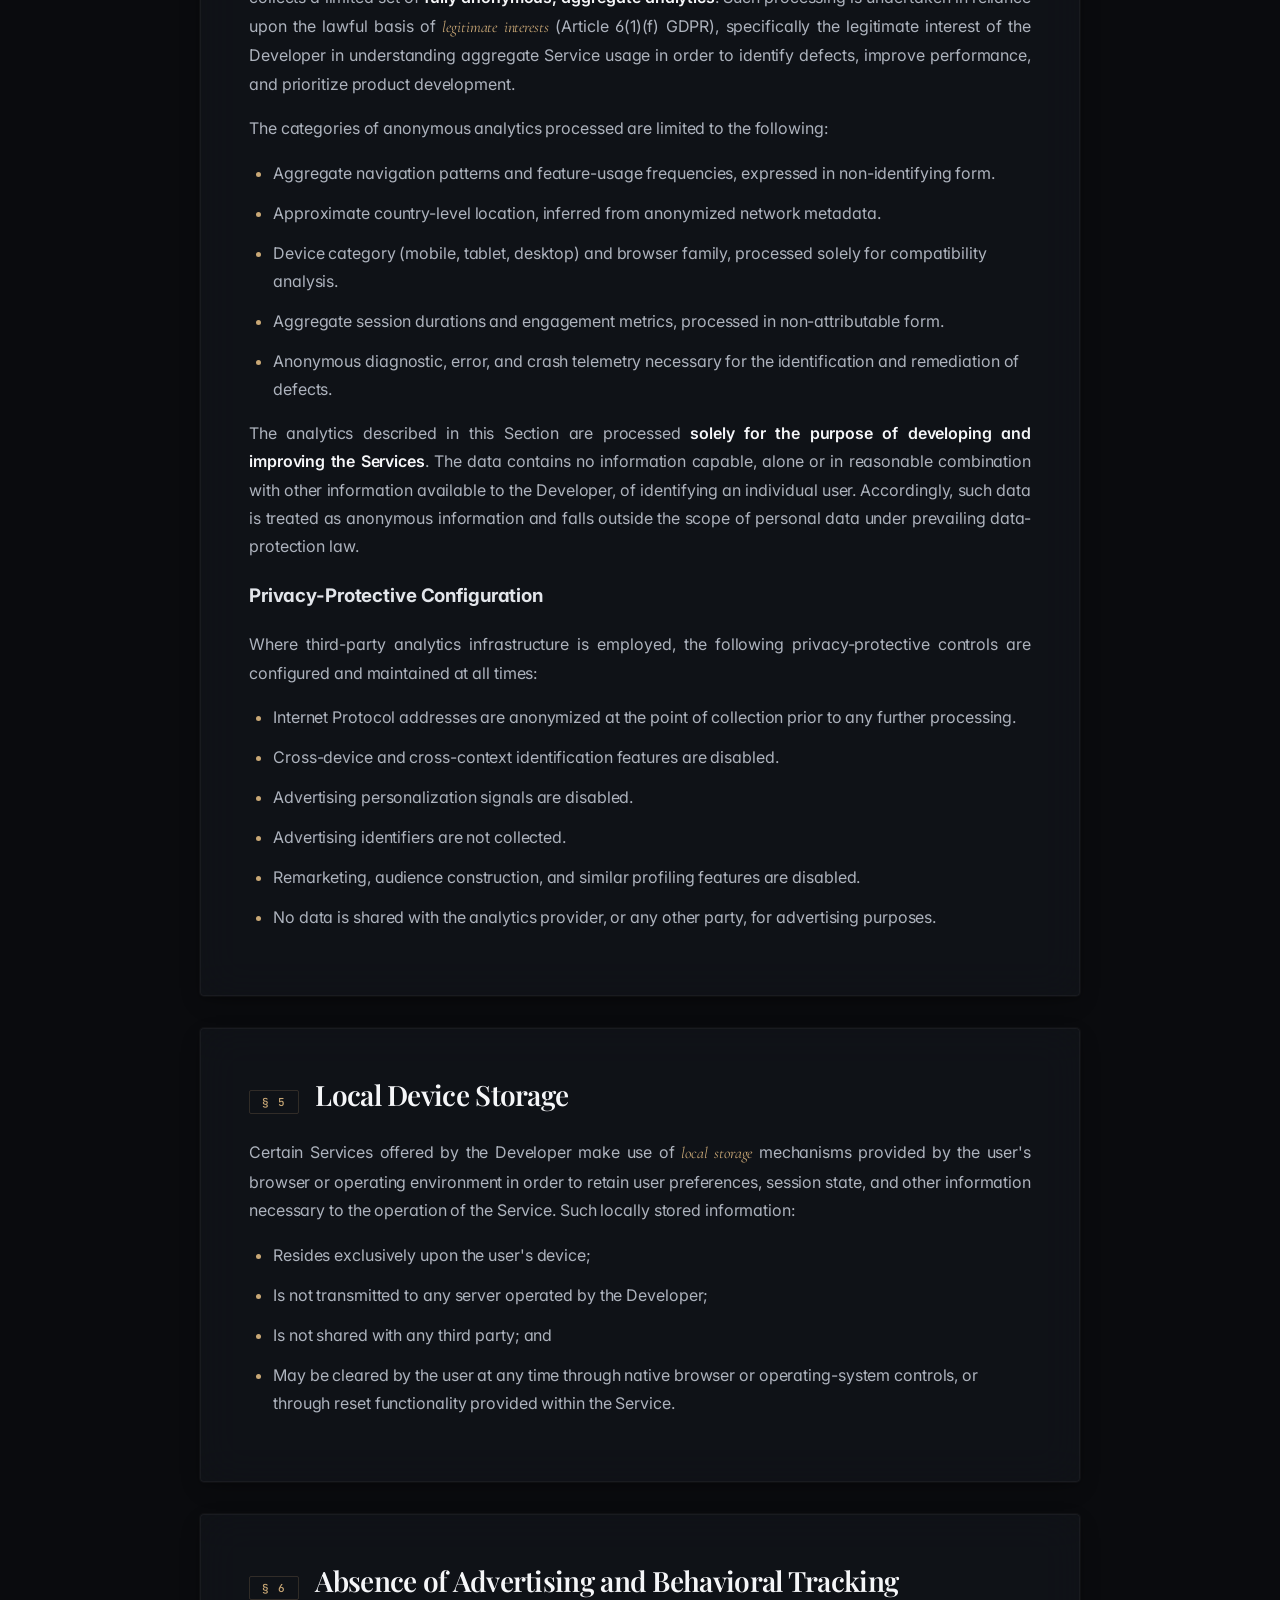
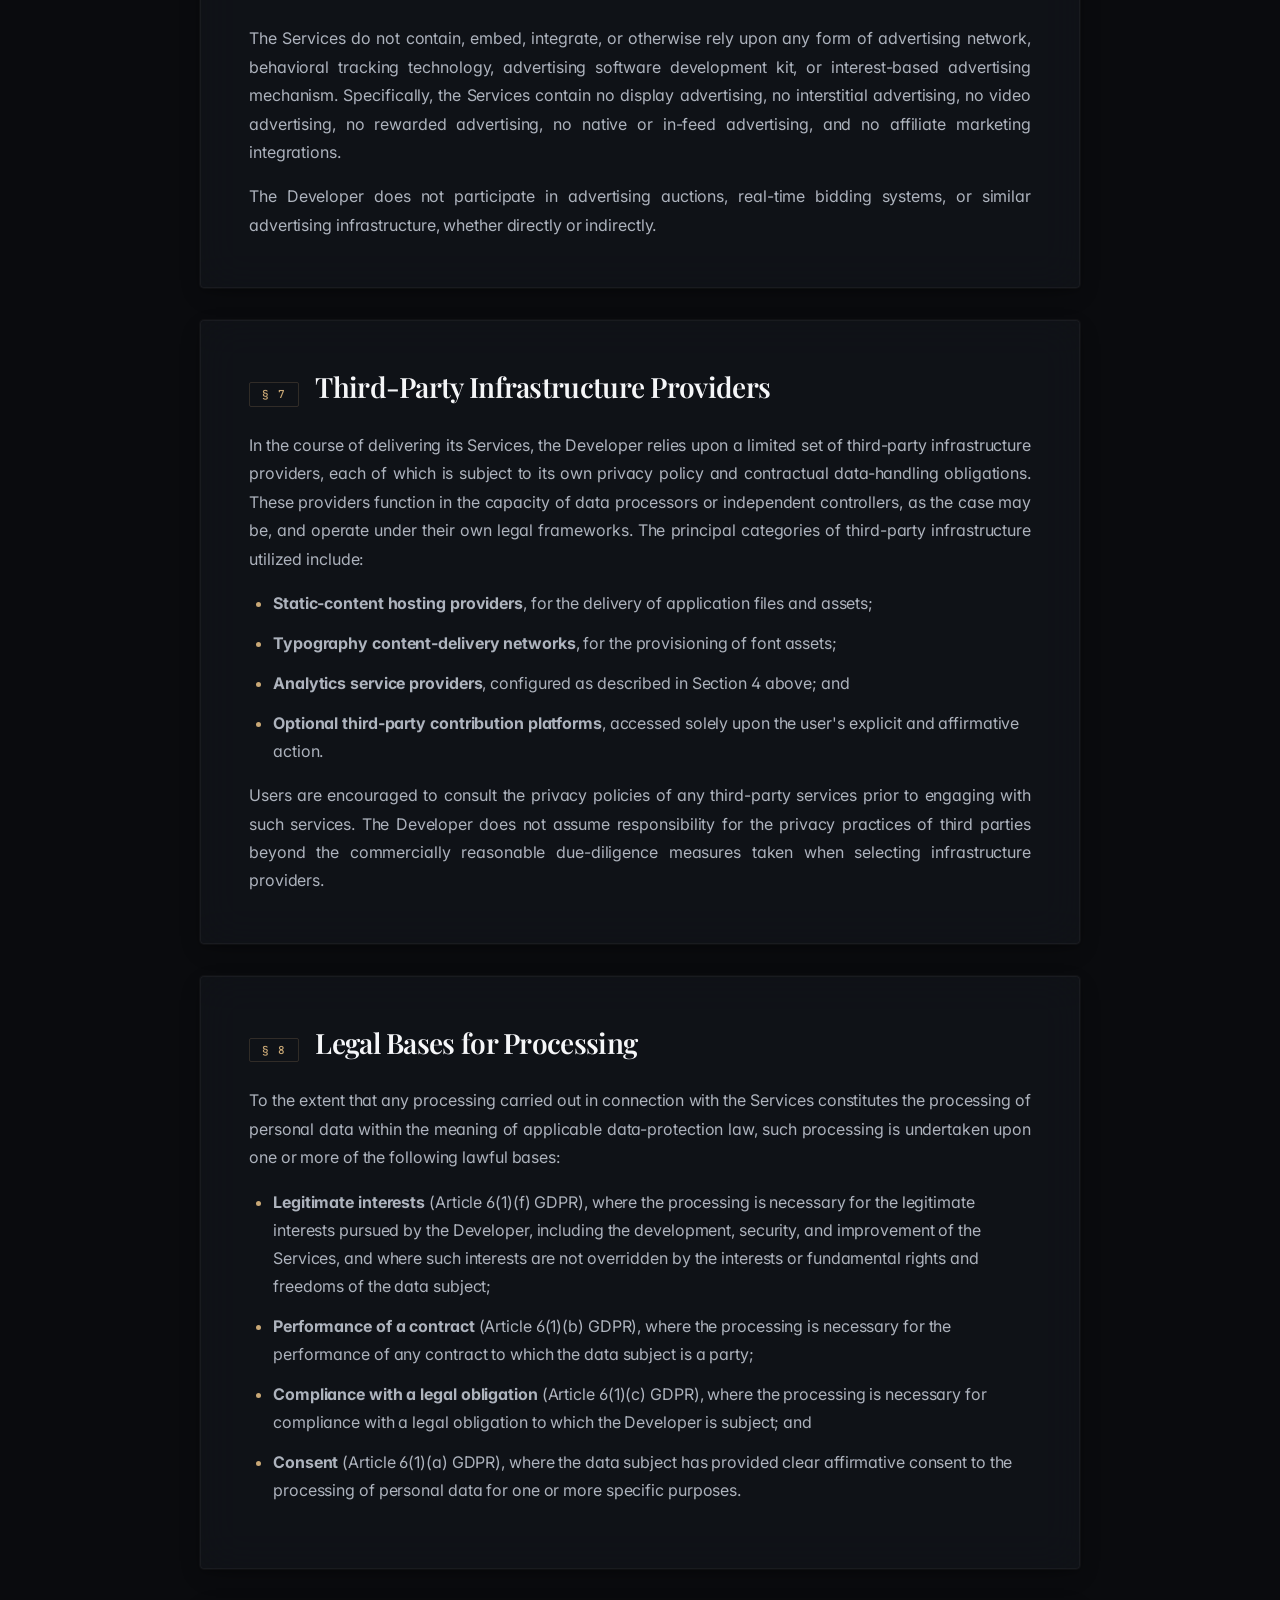
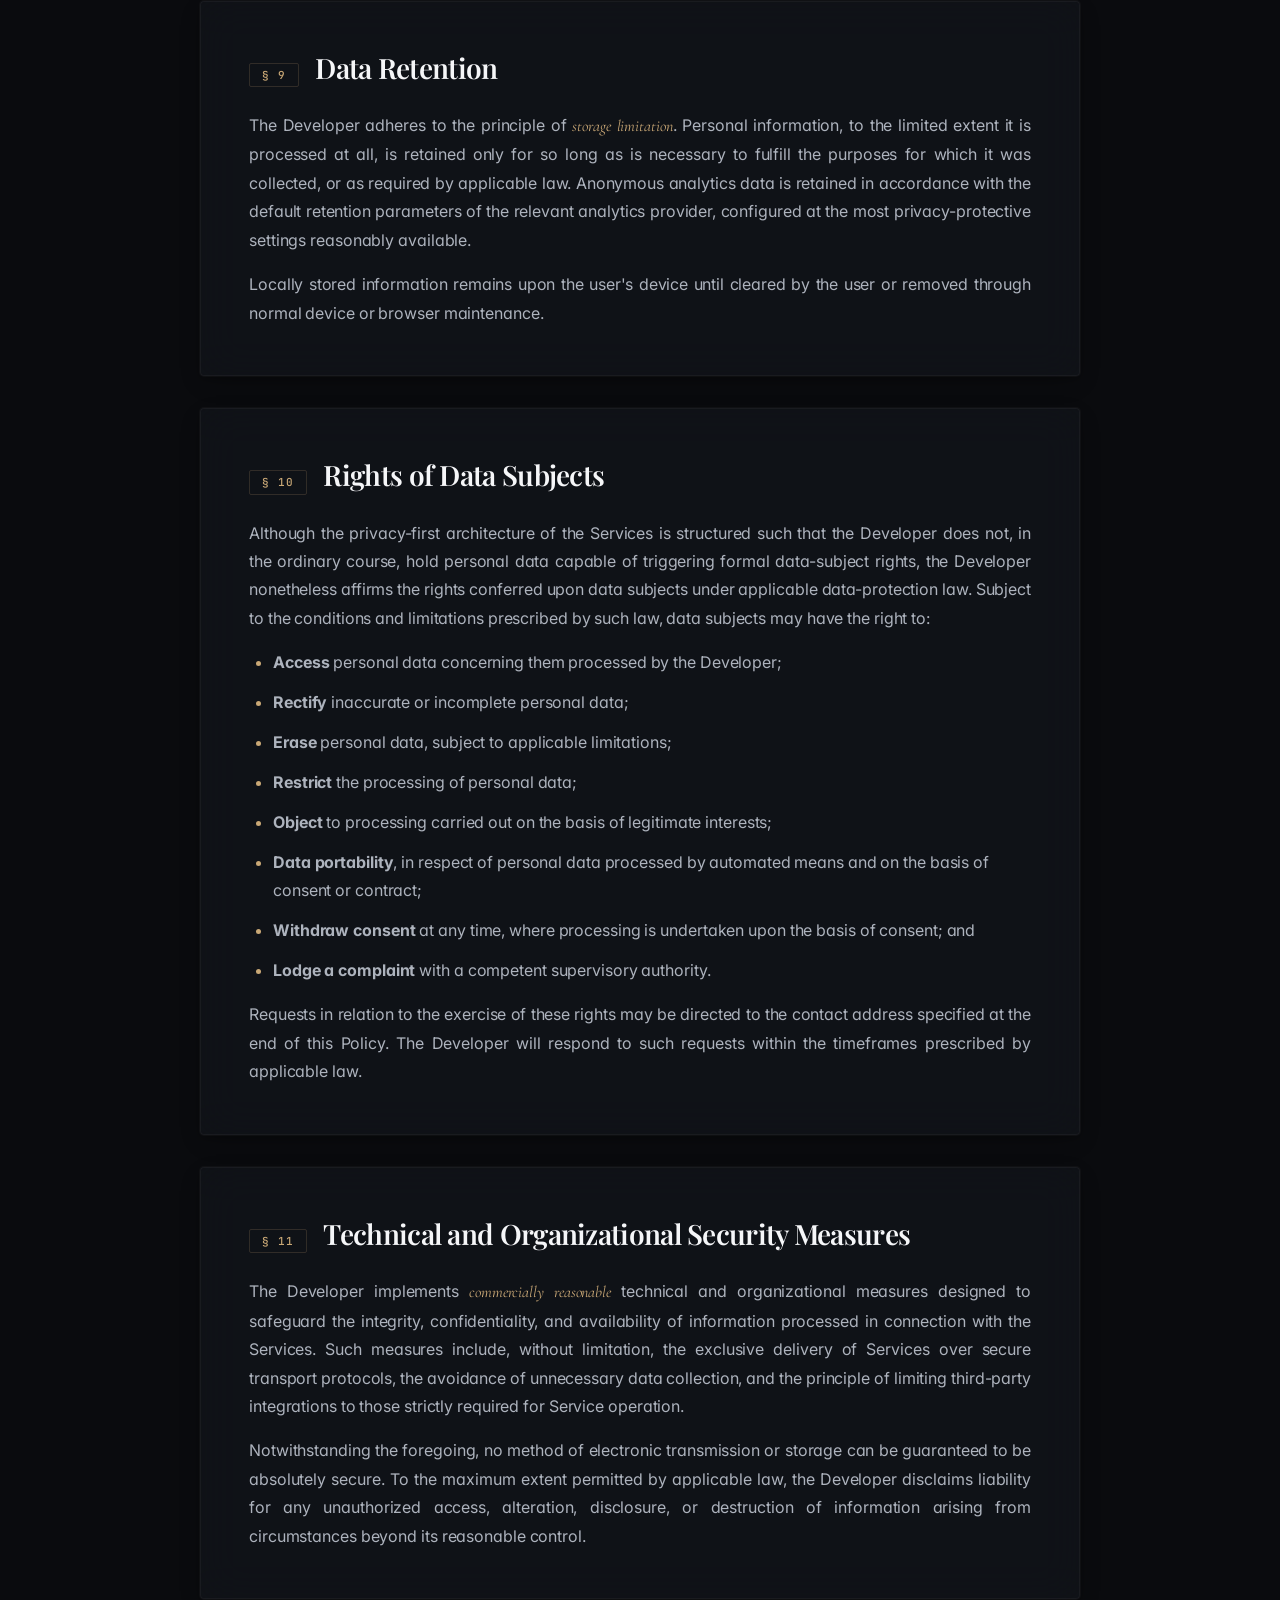
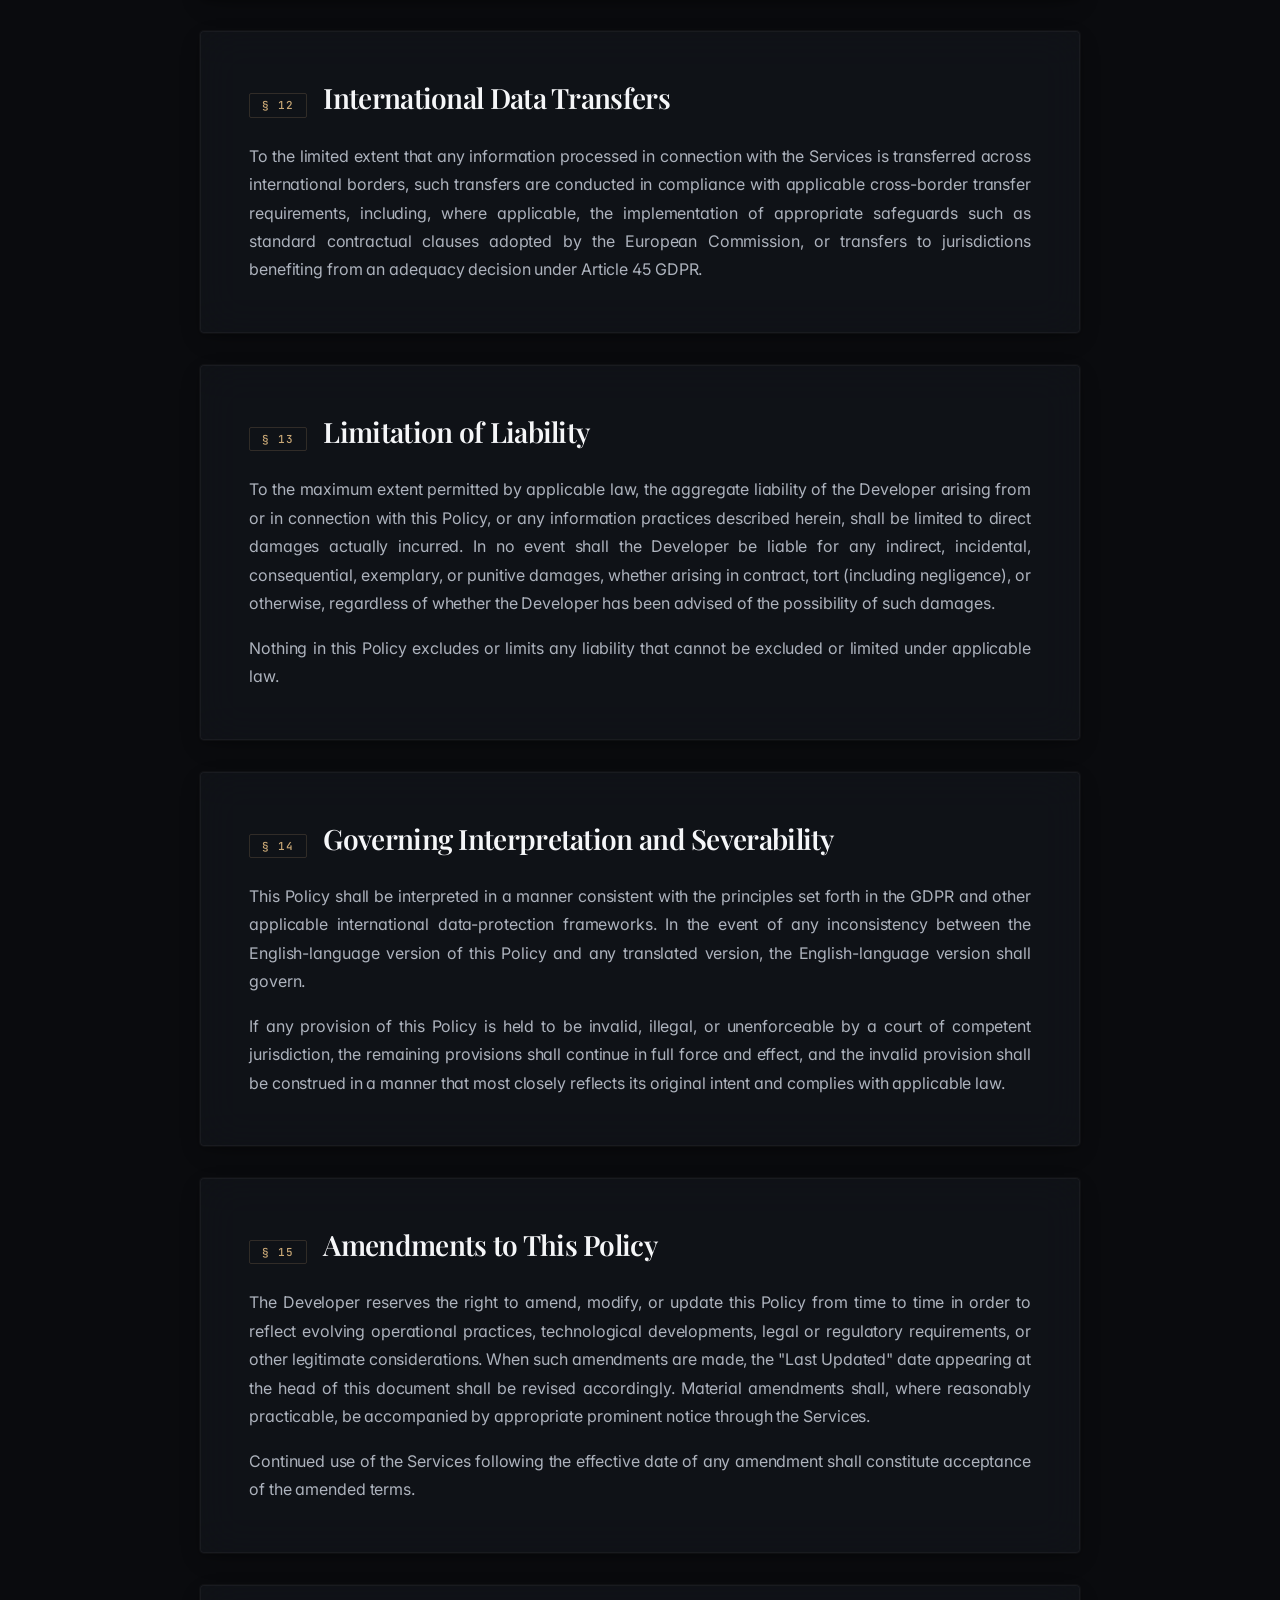
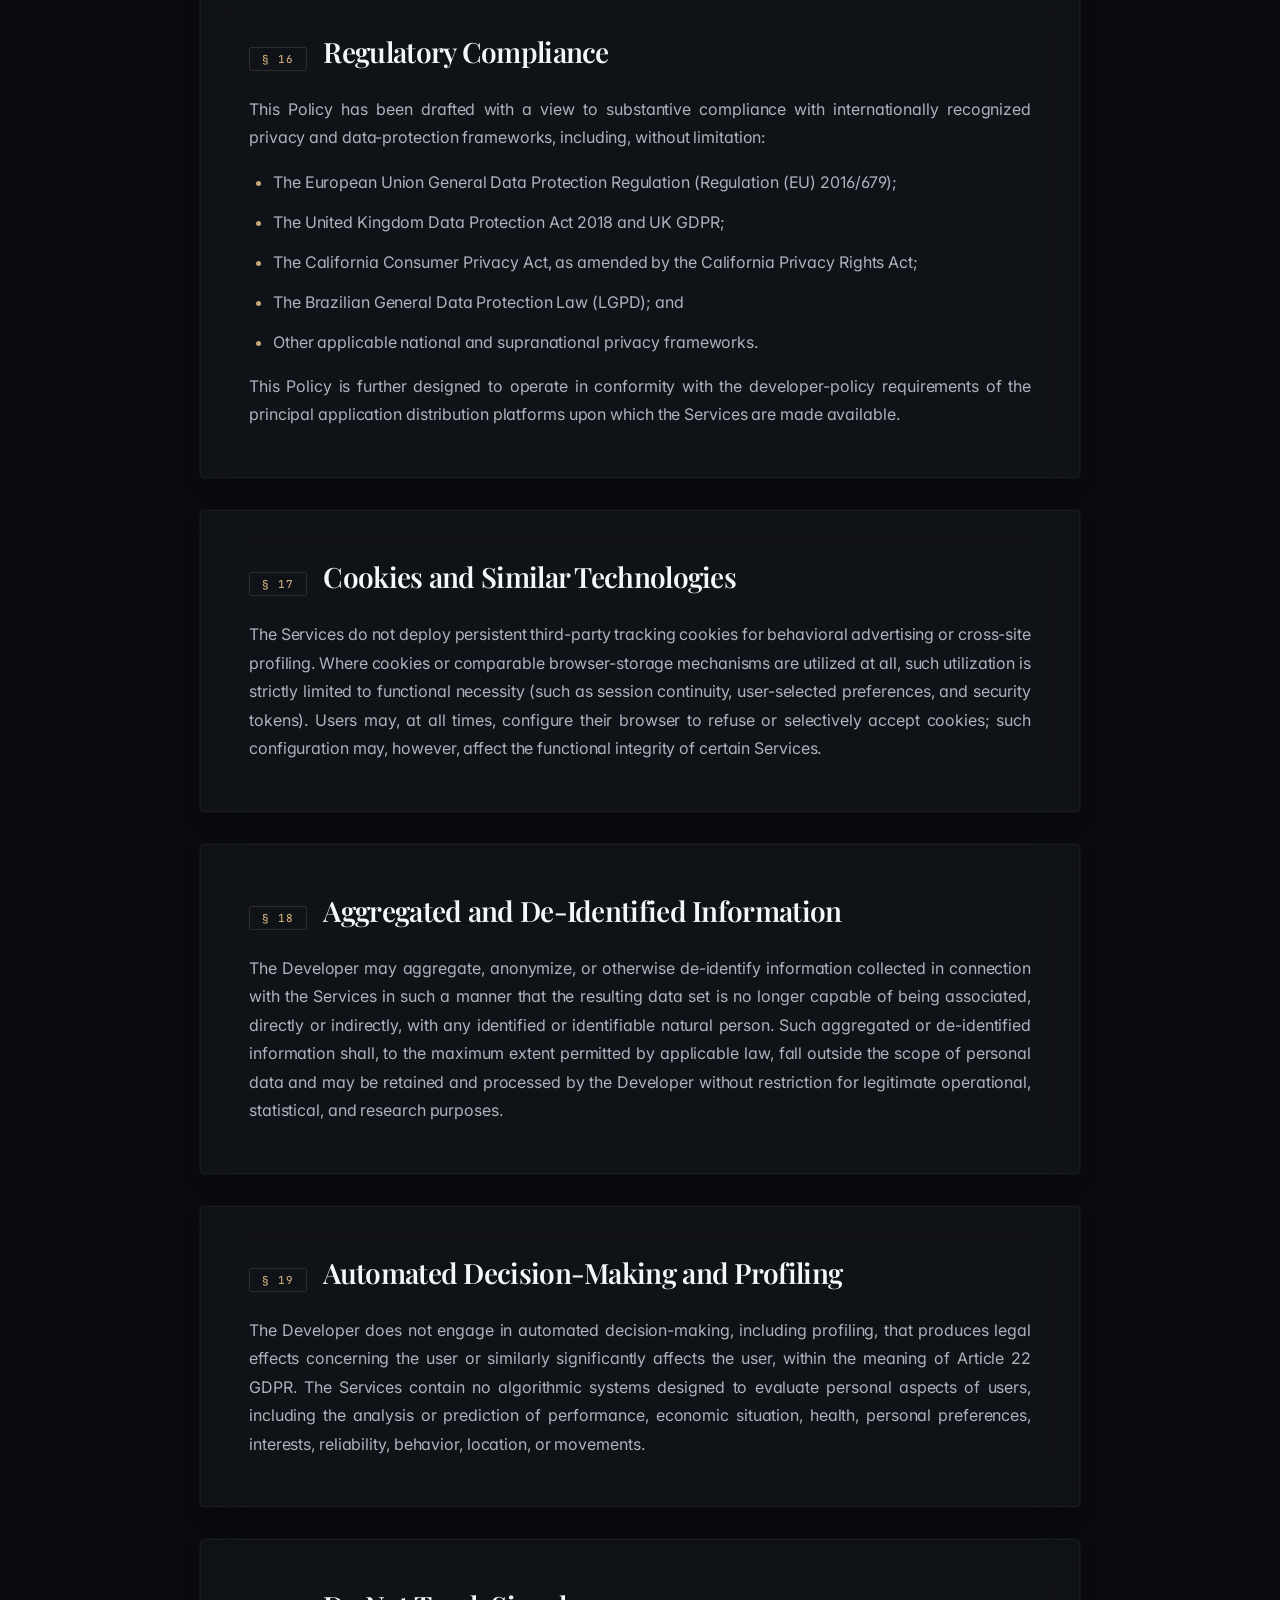
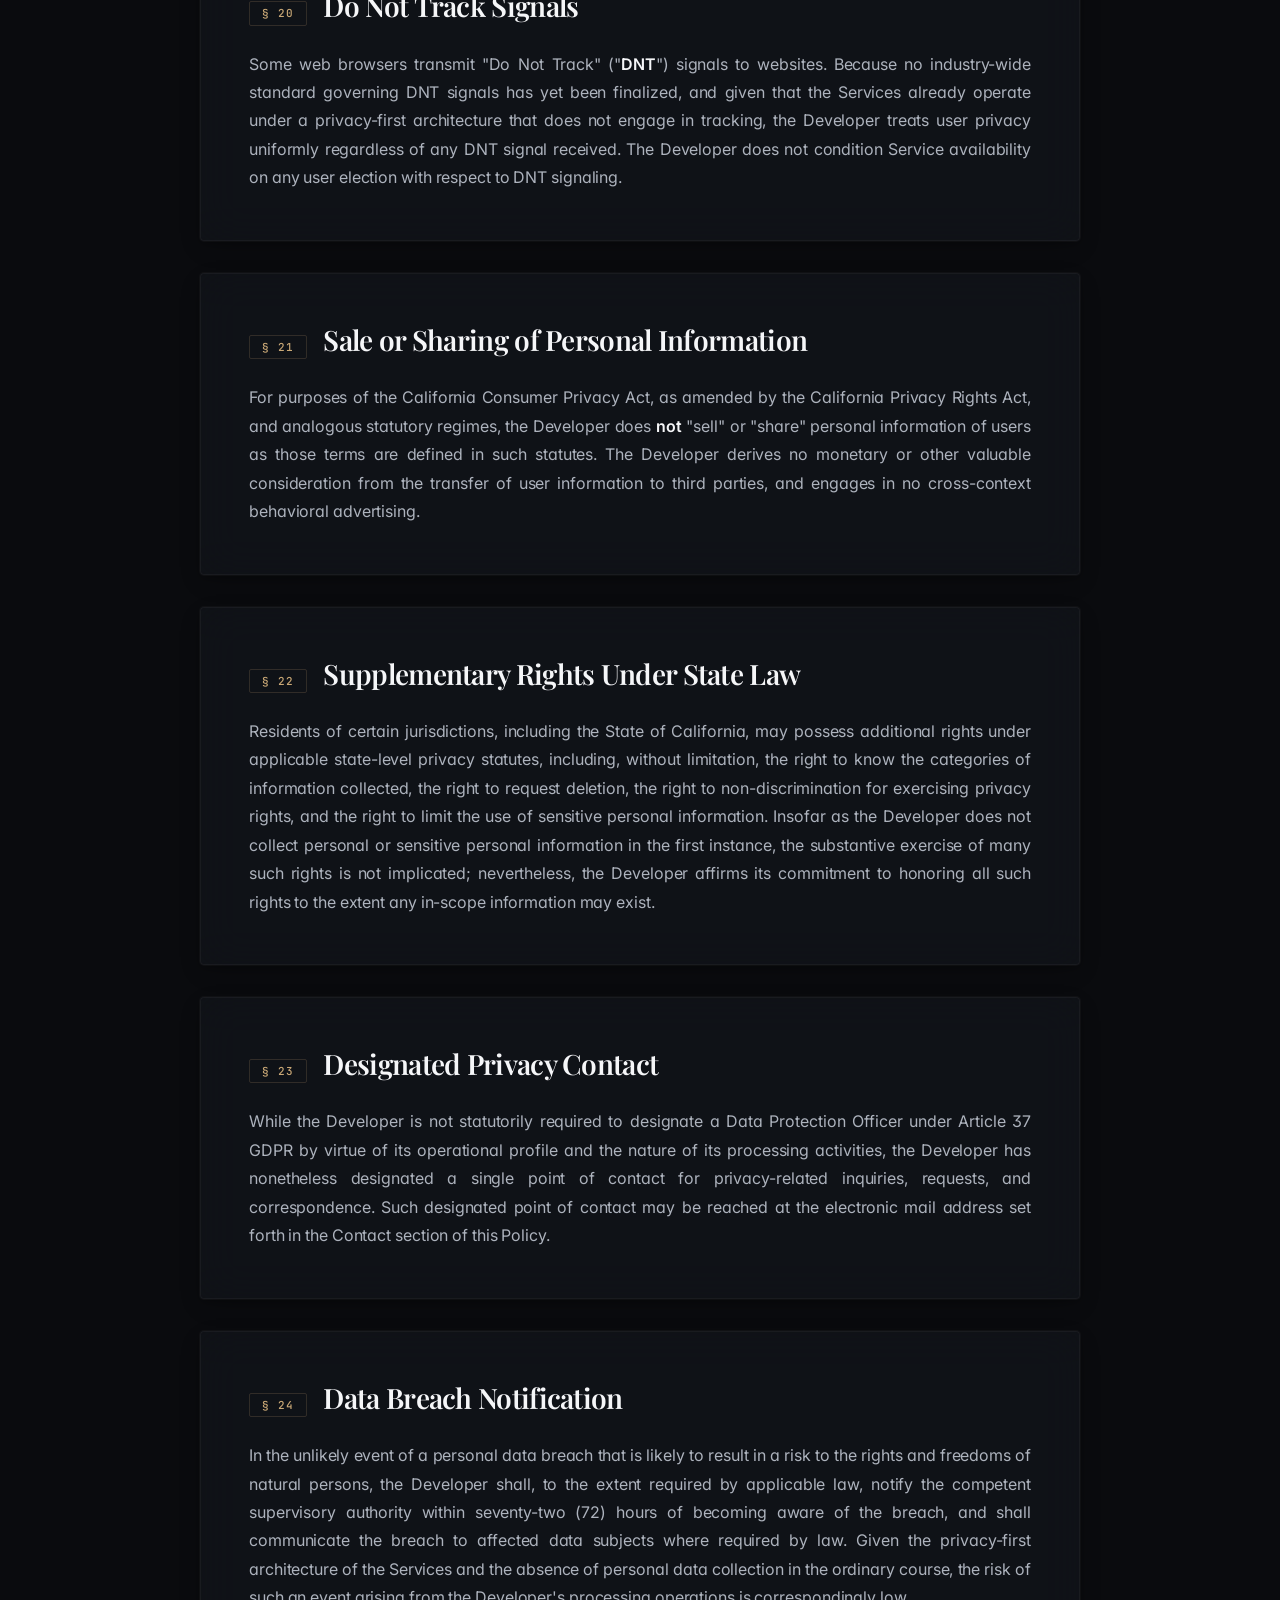
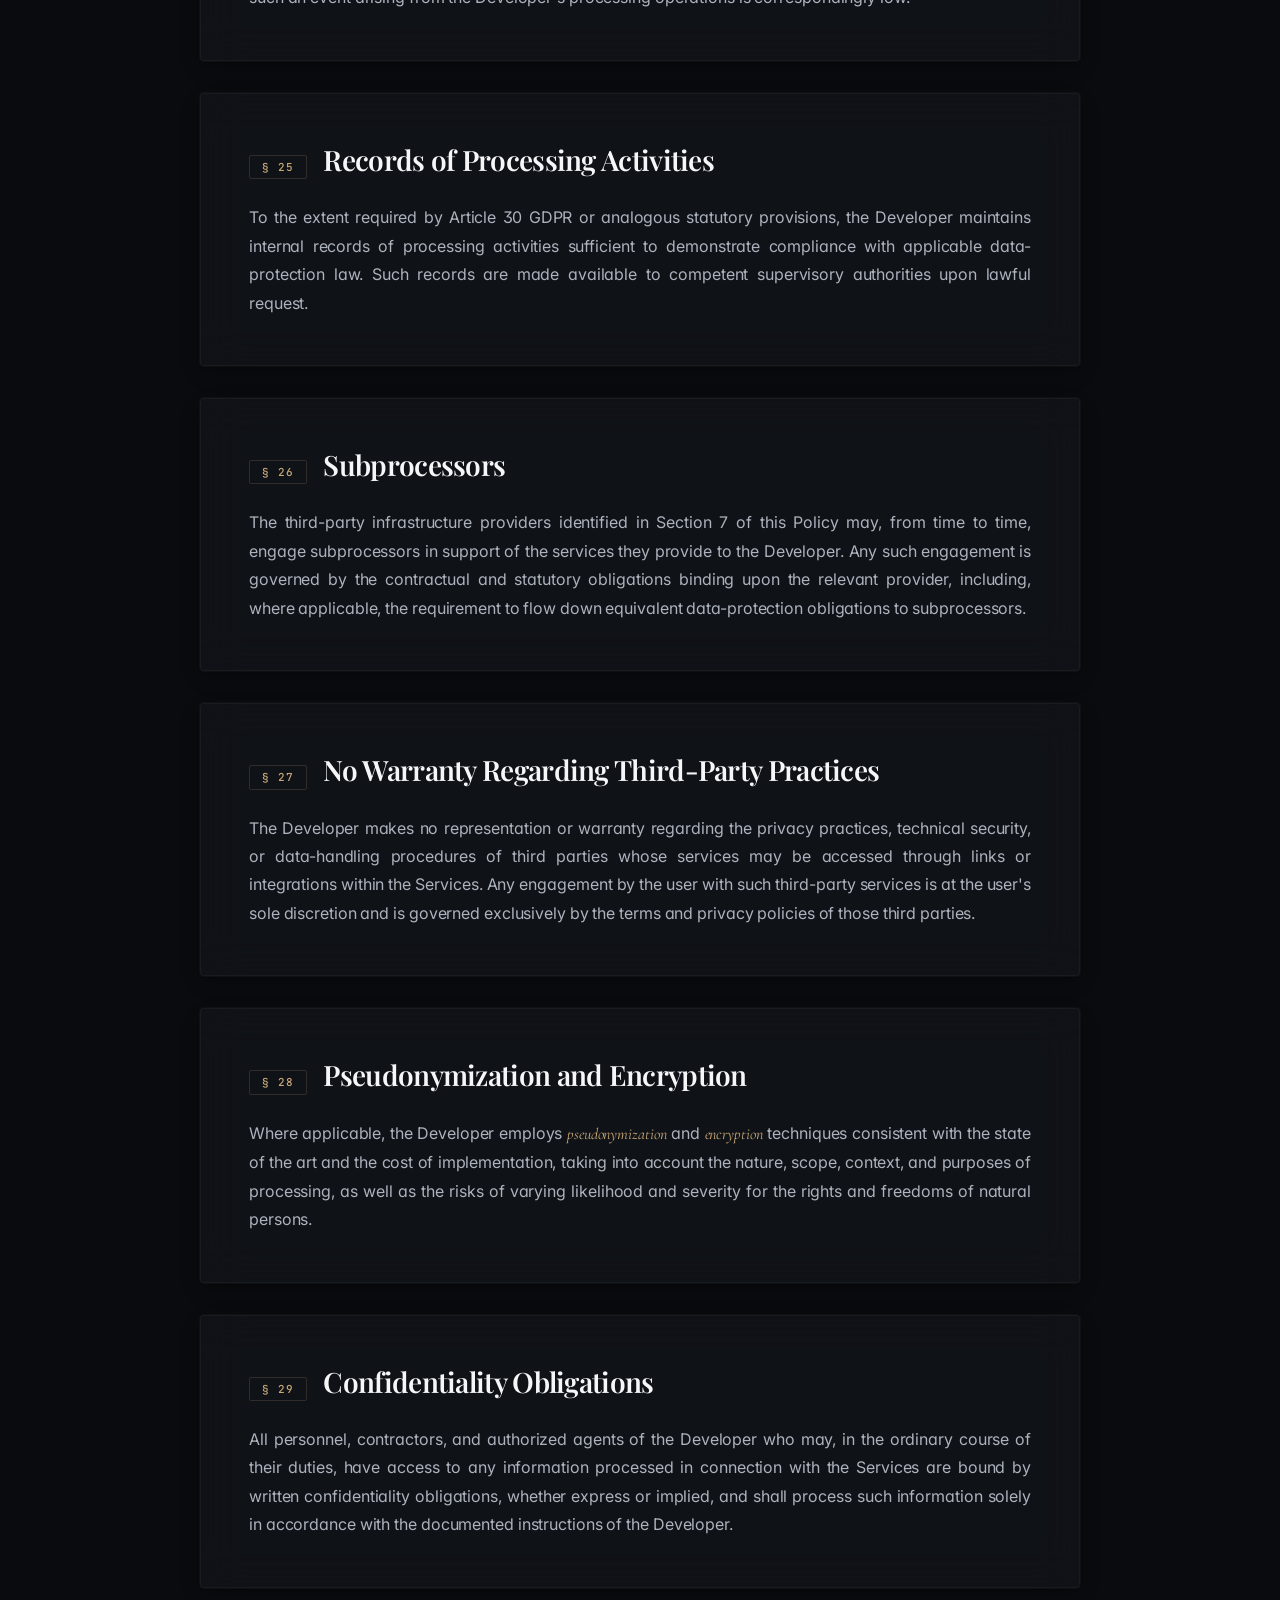
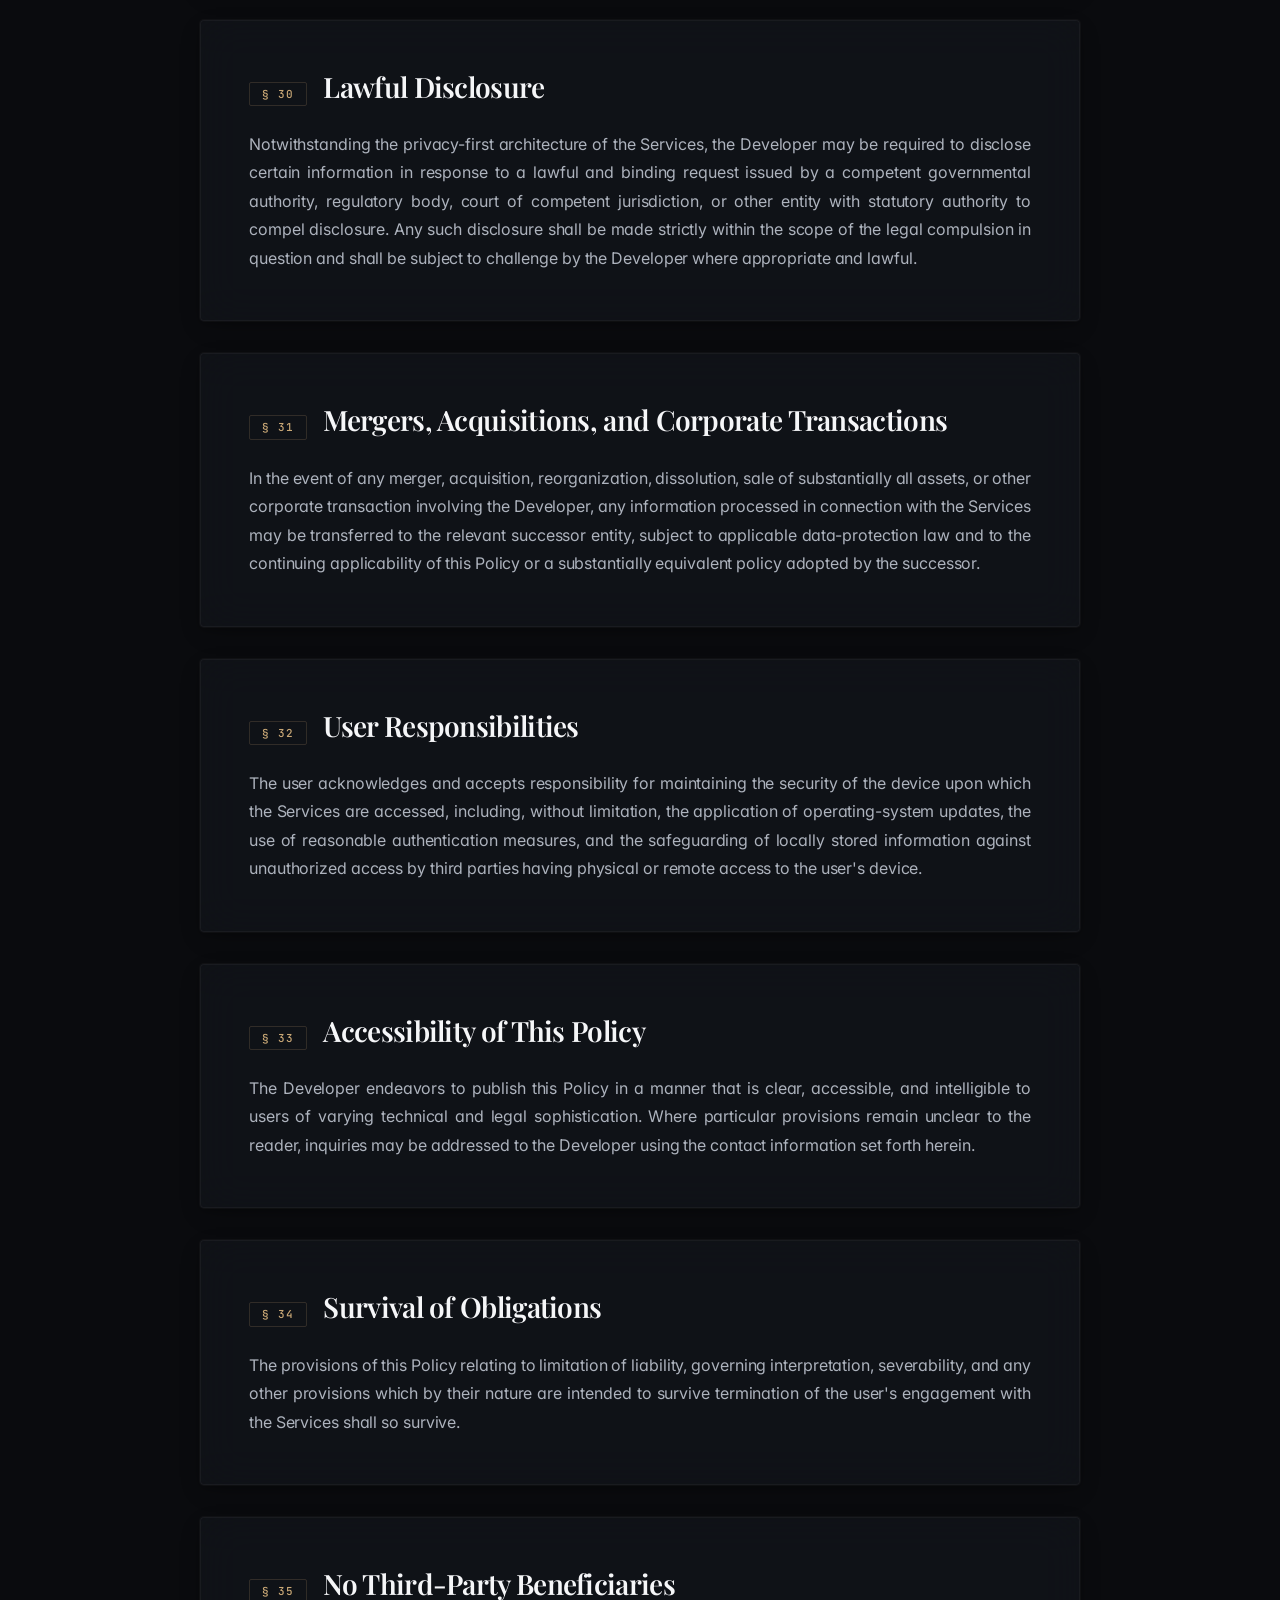
==== commit 9a8e9b7a: "Add files via upload" ====
--- a/privacy-policy.html
+++ b/privacy-policy.html
@@ -4,7 +4,7 @@
 <meta charset="UTF-8">
 <meta name="viewport" content="width=device-width, initial-scale=1.0, viewport-fit=cover">
 <title>Privacy Policy — Lite Labs</title>
-<meta name="description" content="Privacy Policy of Lite Labs — a boutique application developer. Privacy-first architecture, anonymous analytics, no behavioral tracking.">
+<meta name="description" content="Privacy Policy of Lite Labs — a conscious technology studio. Privacy-first architecture, anonymous analytics, no behavioral tracking.">
 <meta name="robots" content="index, follow">
 <meta name="theme-color" content="#0A0B0E" id="metaThemeColor">
 <link rel="preconnect" href="https://fonts.googleapis.com">
@@ -708,7 +708,7 @@
 
 <header class="masthead">
   <div class="firm-mark">Lite Labs</div>
-  <div class="firm-tag">Boutique App Development Studio</div>
+  <div class="firm-tag">The Conscious Harmony Studio</div>
   <div class="firm-rule">
     <span class="firm-rule-dot"></span>
   </div>
@@ -736,7 +736,7 @@
 </div>
 <div class="preamble">
   <div class="preamble-eyebrow">Preamble</div>
-  <p>This Privacy Policy (the "<strong>Policy</strong>") sets forth the principles, practices, and commitments by which <strong>Lite Labs</strong>, acting as a boutique software developer (hereinafter referred to as "<strong>Lite Labs</strong>", the "<strong>Developer</strong>", "<strong>we</strong>", "<strong>our</strong>", or "<strong>us</strong>"), processes information in connection with the digital products, services, websites, and applications it designs, develops, publishes, and makes available to end users (collectively, the "<strong>Services</strong>").</p>
+  <p>This Privacy Policy (the "<strong>Policy</strong>") sets forth the principles, practices, and commitments by which <strong>Lite Labs</strong>, acting as a conscious technology studio (hereinafter referred to as "<strong>Lite Labs</strong>", the "<strong>Developer</strong>", "<strong>we</strong>", "<strong>our</strong>", or "<strong>us</strong>"), processes information in connection with the digital products, services, websites, and applications it designs, develops, publishes, and makes available to end users (collectively, the "<strong>Services</strong>").</p>
   <p>The Developer has been architected from inception around a privacy-first design philosophy, anchored in the principles of <em>data minimization</em>, <em>purpose limitation</em>, and <em>transparency</em>. This Policy is intended to provide a clear, comprehensive, and legally sound description of those practices, and to articulate the rights afforded to individuals interacting with the Services, in alignment with international privacy and data-protection frameworks, including but not limited to the European Union General Data Protection Regulation ("<strong>GDPR</strong>"), the United Kingdom Data Protection Act 2018 ("<strong>UK DPA</strong>"), the California Consumer Privacy Act, as amended by the California Privacy Rights Act ("<strong>CCPA/CPRA</strong>"), and analogous statutory regimes operative in other jurisdictions.</p>
 </div><section>
   <h2><span class="sec-num">&sect; 1</span> Scope and Applicability</h2>
@@ -983,7 +983,7 @@
 
 <div class="signature-block">
   <div class="signature-mark">Lite Labs</div>
-  <div class="signature-line">Boutique App Development Studio</div>
+  <div class="signature-line">The Conscious Harmony Studio</div>
   <div class="signature-divider"></div>
   <div class="signature-line">Privacy-First by Design</div>
 
